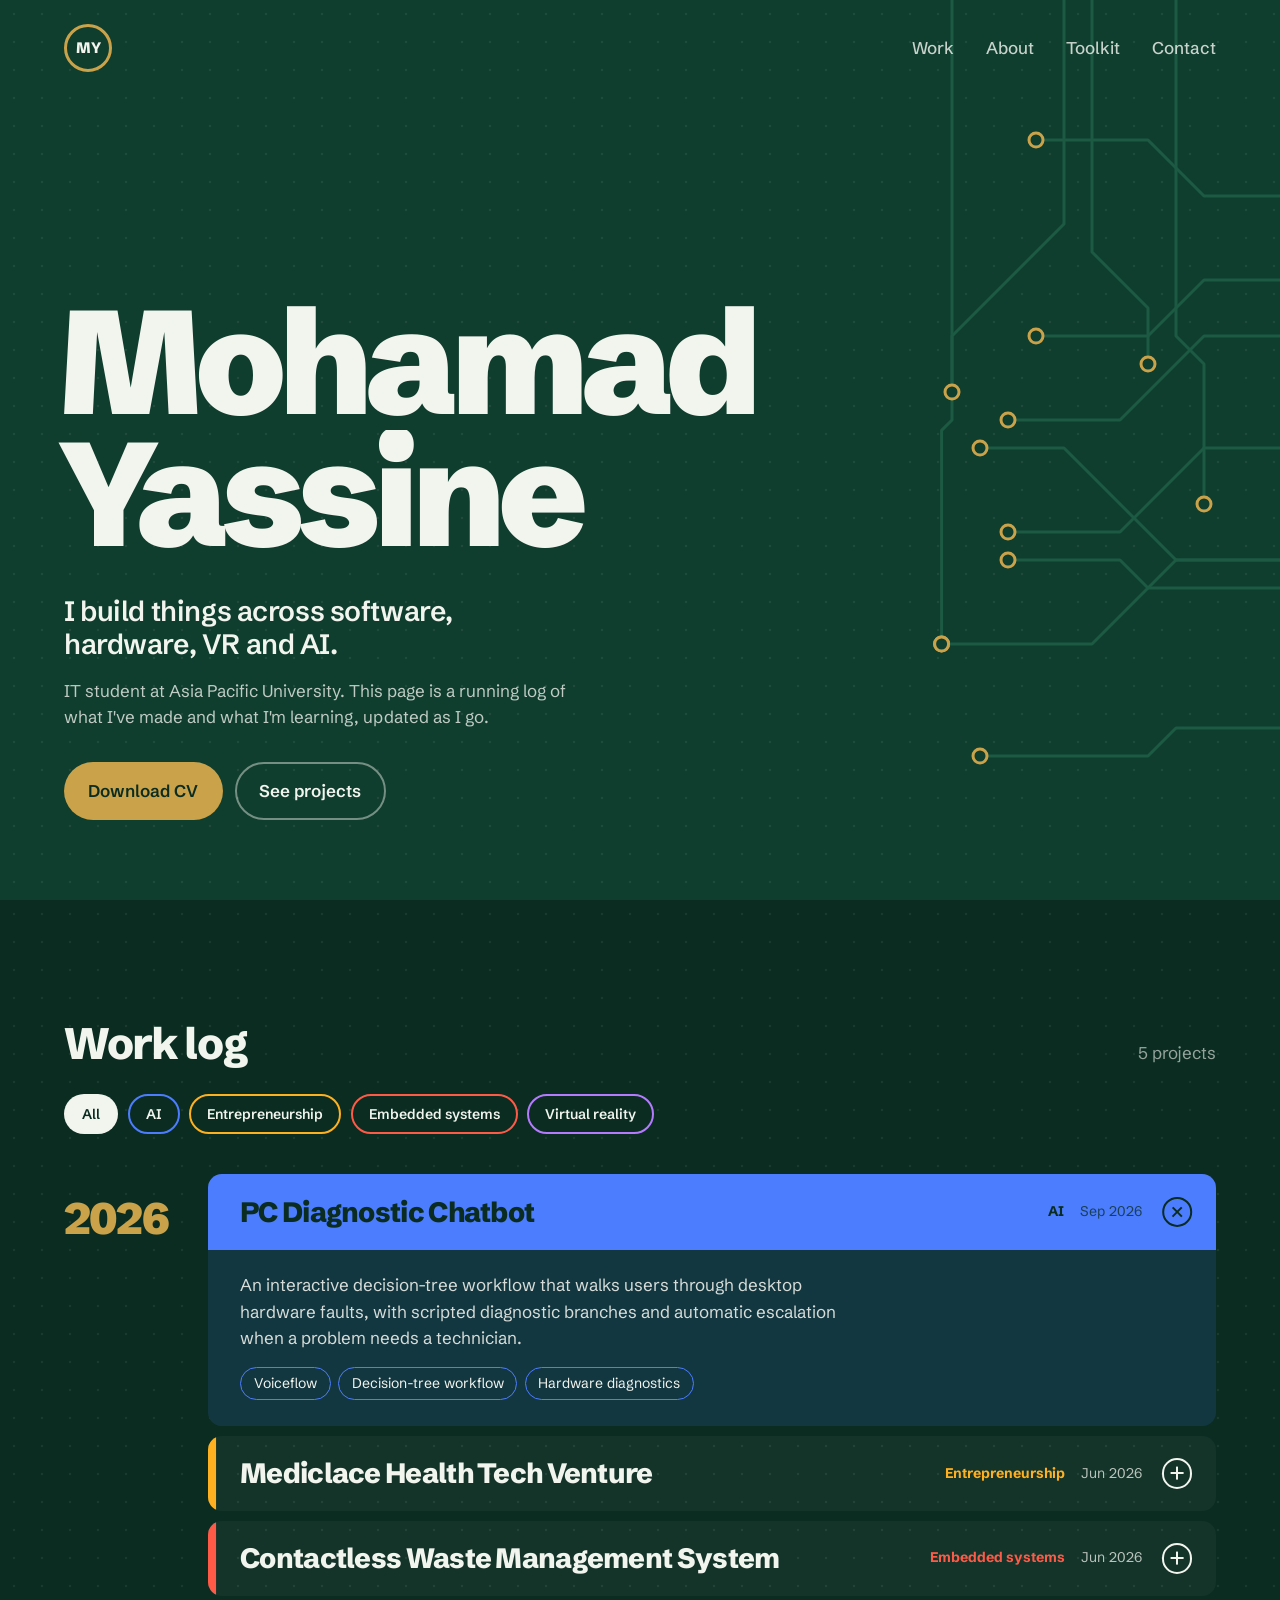
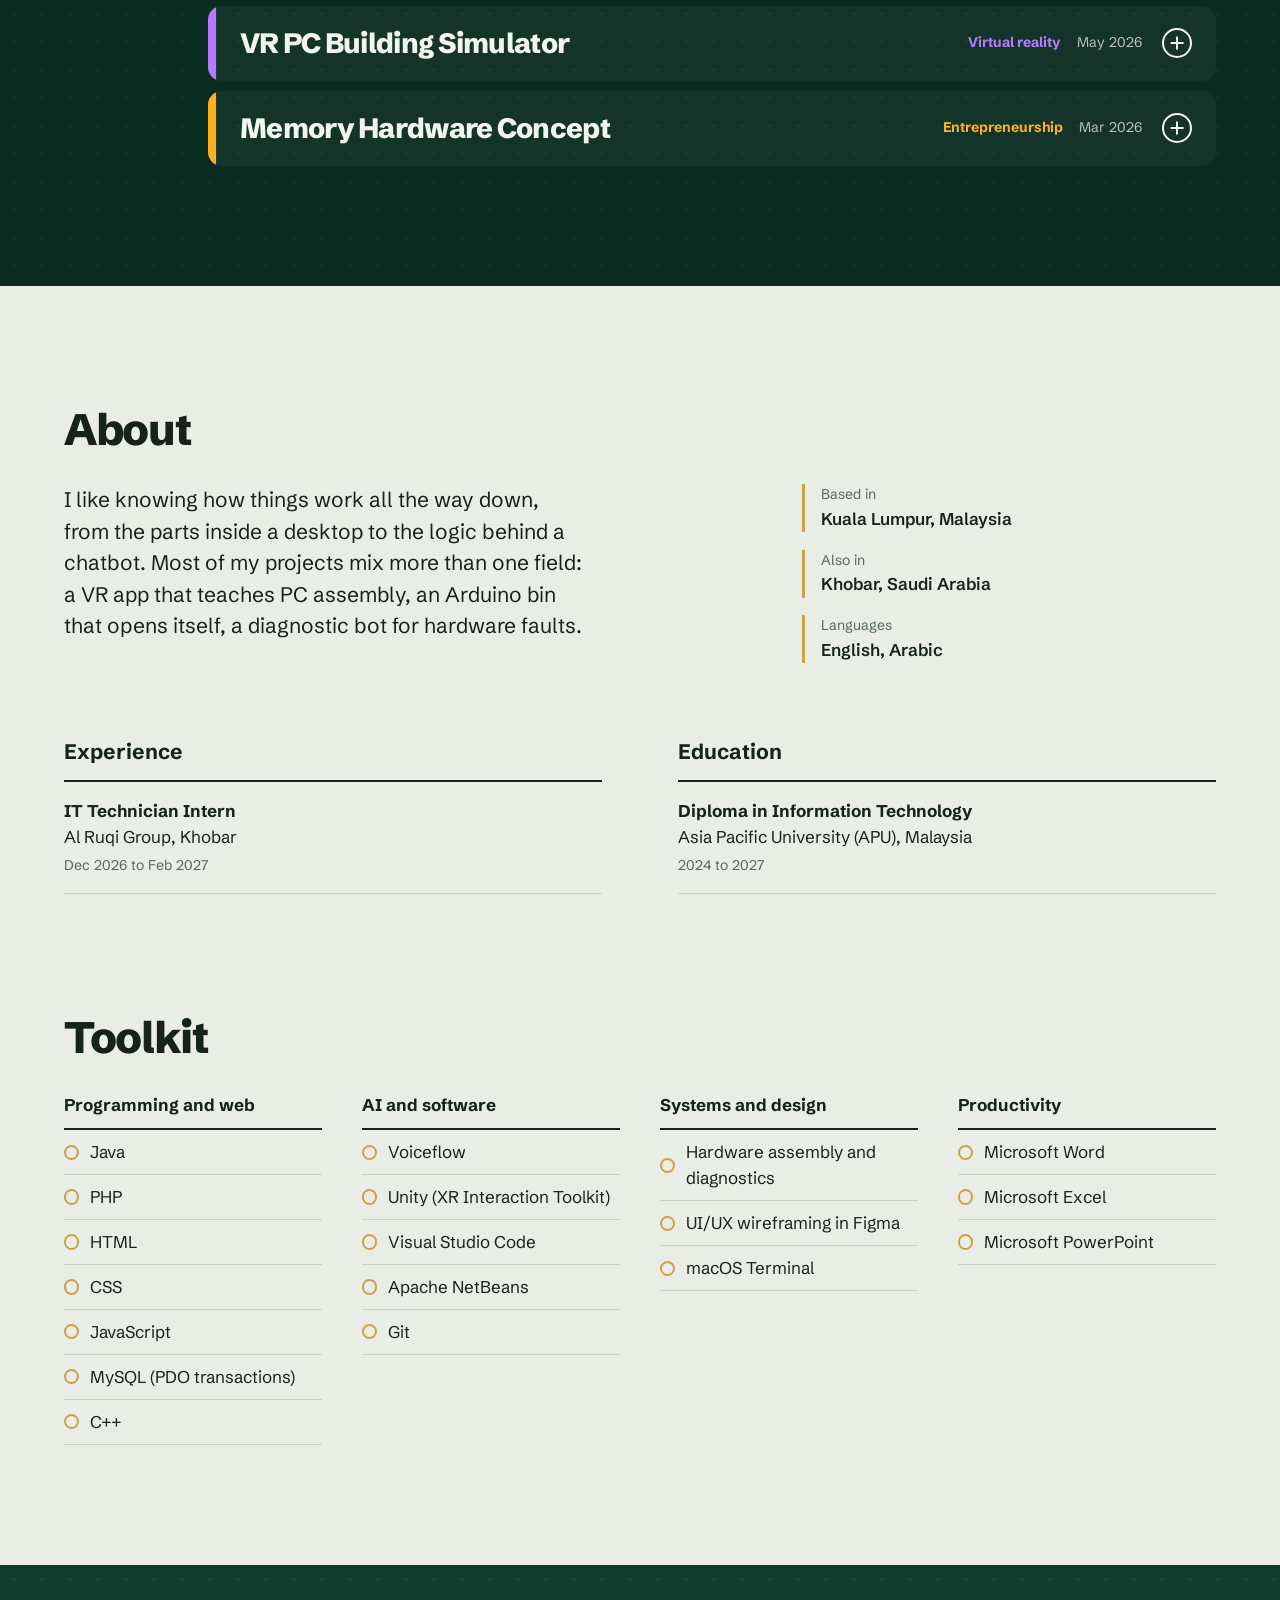
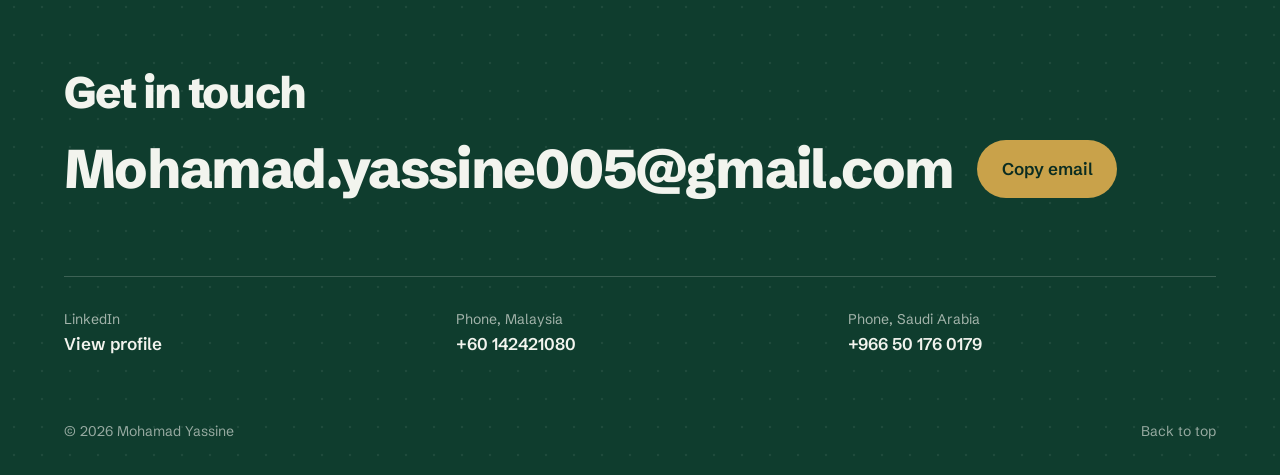
==== index.html @ 32e3f7ec "add portfolio site" ====
<!DOCTYPE html>
<html lang="en">
<head>
  <meta charset="utf-8" />
  <meta name="viewport" content="width=device-width, initial-scale=1" />
  <title>Mohamad Yassine</title>
  <meta name="description" content="Portfolio of Mohamad Yassine: projects across software, hardware, VR and AI." />
  <meta name="theme-color" content="#0F3D2E" />
  <link rel="icon" href="data:image/svg+xml,%3Csvg xmlns='http://www.w3.org/2000/svg' viewBox='0 0 32 32'%3E%3Crect width='32' height='32' rx='6' fill='%230F3D2E'/%3E%3Ccircle cx='16' cy='16' r='7' fill='none' stroke='%23C9A24A' stroke-width='3'/%3E%3C/svg%3E" />
  <link rel="preconnect" href="https://fonts.googleapis.com" />
  <link rel="preconnect" href="https://fonts.gstatic.com" crossorigin />
  <link href="https://fonts.googleapis.com/css2?family=Schibsted+Grotesk:wght@400;500;600;700;800;900&display=swap" rel="stylesheet" />
  <link rel="stylesheet" href="styles.css" />
</head>
<body>
  <a class="skip" href="#main">Skip to content</a>

  <header class="board hero" id="top">
    <svg class="traces" aria-hidden="true"></svg>
    <nav class="nav">
      <a class="mark" href="#top" data-bind="initials"></a>
      <ul>
        <li><a href="#work">Work</a></li>
        <li><a href="#about">About</a></li>
        <li><a href="#toolkit">Toolkit</a></li>
        <li><a href="#contact">Contact</a></li>
      </ul>
    </nav>
    <div class="hero-body">
      <h1 class="name" data-bind="name"></h1>
      <p class="headline" data-bind="headline"></p>
      <p class="intro" data-bind="intro"></p>
      <div class="actions">
        <a class="btn btn-gold" id="cv-link" download>Download CV</a>
        <a class="btn btn-line" href="#work">See projects</a>
      </div>
    </div>
  </header>

  <main id="main">
    <section class="board work-wrap" id="work" aria-labelledby="work-h">
      <div class="section work">
        <div class="section-head">
          <h2 id="work-h">Work log</h2>
          <p class="count" id="project-count"></p>
        </div>
        <div class="filters" id="filters" role="group" aria-label="Filter projects by area"></div>
        <div id="log"></div>
      </div>
    </section>

    <section class="section about" id="about" aria-labelledby="about-h">
      <h2 id="about-h">About</h2>
      <div class="about-grid">
        <p class="about-text" data-bind="about"></p>
        <dl class="facts" id="facts"></dl>
      </div>
      <div class="timeline-grid">
        <div>
          <h3>Experience</h3>
          <ul class="plain-list" id="experience"></ul>
        </div>
        <div>
          <h3>Education</h3>
          <ul class="plain-list" id="education"></ul>
        </div>
      </div>
    </section>

    <section class="section toolkit" id="toolkit" aria-labelledby="toolkit-h">
      <h2 id="toolkit-h">Toolkit</h2>
      <div class="parts" id="parts"></div>
    </section>
  </main>

  <footer class="board contact" id="contact">
    <h2>Get in touch</h2>
    <div class="email-row">
      <a class="email" id="email-link"></a>
      <button class="btn btn-gold" id="copy-email" type="button">Copy email</button>
    </div>
    <p class="copy-status" id="copy-status" role="status" aria-live="polite"></p>
    <ul class="contact-list" id="contact-list"></ul>
    <div class="foot">
      <span id="year"></span>
      <a href="#top">Back to top</a>
    </div>
  </footer>

  <script src="content.js"></script>
  <script src="main.js"></script>
</body>
</html>
---- styles.css ----
:root {
  --board: #0F3D2E;
  --board-deep: #0A2C21;
  --silk: #F2F4EE;
  --gold: #C9A24A;
  --gold-soft: #E3C77E;
  --paper: #E9EDE6;
  --ink: #16221C;
  --muted: #56665D;
  --rule: #C9D1C8;
  --trace: #1D5A44;

  --step--1: 0.875rem;
  --step-0: 1.0625rem;
  --step-1: 1.3125rem;
  --step-2: 1.75rem;
  --step-3: clamp(2rem, 4vw, 2.75rem);
  --display: clamp(3.4rem, 11.5vw, 10.5rem);

  --pad: clamp(1.25rem, 5vw, 4.5rem);
  --max: 1240px;
}

* { box-sizing: border-box; }
html { scroll-behavior: smooth; }
body {
  margin: 0;
  background: var(--paper);
  color: var(--ink);
  font-family: "Schibsted Grotesk", system-ui, sans-serif;
  font-size: var(--step-0);
  line-height: 1.55;
  -webkit-font-smoothing: antialiased;
}
h1, h2, h3, p, ul, dl, dd { margin: 0; }
ul { padding: 0; list-style: none; }
a { color: inherit; }

:focus-visible {
  outline: 3px solid var(--gold);
  outline-offset: 3px;
  border-radius: 4px;
}
.skip {
  position: absolute; left: 1rem; top: -4rem;
  background: var(--gold); color: var(--ink);
  padding: .6rem 1rem; z-index: 10; border-radius: 6px;
  font-weight: 600; text-decoration: none;
}
.skip:focus { top: 1rem; }

/* ---------- Board (green panels) ---------- */
.board {
  position: relative;
  background: var(--board);
  color: var(--silk);
  overflow: hidden;
  isolation: isolate;
}
.board::before { /* faint via grid, like a bare board */
  content: "";
  position: absolute; inset: 0; z-index: -1;
  background-image: radial-gradient(circle, rgba(242,244,238,.07) 1.2px, transparent 1.6px);
  background-size: 28px 28px;
}

/* ---------- Hero ---------- */
.hero {
  min-height: 100svh;
  display: flex;
  flex-direction: column;
  padding: 1.5rem var(--pad) clamp(2.5rem, 7vw, 5rem);
}
.traces {
  position: absolute; inset: 0;
  width: 100%; height: 100%;
  z-index: -1;
}
.traces path {
  fill: none;
  stroke: var(--trace);
  stroke-width: 3;
  stroke-linecap: round;
  stroke-linejoin: round;
  stroke-dasharray: 1;
  stroke-dashoffset: 1;
  animation: draw 1.6s cubic-bezier(.6,.05,.3,1) forwards;
}
.traces circle {
  fill: var(--board);
  stroke: var(--gold);
  stroke-width: 3;
  opacity: 0;
  transform-box: fill-box;
  transform-origin: center;
  animation: pad .35s ease-out forwards;
}
@keyframes draw { to { stroke-dashoffset: 0; } }
@keyframes pad { from { opacity: 0; transform: scale(.2); } to { opacity: 1; transform: scale(1); } }

.nav {
  display: flex;
  align-items: center;
  justify-content: space-between;
  gap: 1rem;
  max-width: var(--max);
  width: 100%;
  margin: 0 auto;
}
.mark {
  display: grid; place-items: center;
  width: 3rem; height: 3rem;
  border: 3px solid var(--gold);
  border-radius: 50%;
  font-weight: 800;
  text-decoration: none;
  font-size: .95rem;
  background: var(--board);
}
.nav ul { display: flex; gap: clamp(.9rem, 2.5vw, 2rem); }
.nav ul a {
  text-decoration: none;
  font-weight: 500;
  color: rgba(242,244,238,.82);
  padding: .3rem 0;
  border-bottom: 2px solid transparent;
  transition: color .2s, border-color .2s;
}
.nav ul a:hover { color: var(--silk); border-color: var(--gold); }

.hero-body {
  max-width: var(--max);
  width: 100%;
  margin: auto auto 0;
  padding-top: 4rem;
}
.name {
  font-size: var(--display);
  font-weight: 900;
  line-height: .86;
  letter-spacing: -.055em;
  margin-left: -.04em;
  max-width: 9ch;
}
.name .line { display: block; overflow: hidden; padding-bottom: .04em; }
.name .line span {
  display: block;
  transform: translateY(105%);
  animation: rise .9s cubic-bezier(.2,.8,.2,1) forwards;
}
@keyframes rise { to { transform: none; } }

.headline {
  font-size: var(--step-2);
  font-weight: 600;
  line-height: 1.2;
  letter-spacing: -.015em;
  margin-top: 2rem;
  max-width: 26ch;
}
.intro {
  margin-top: 1rem;
  max-width: 52ch;
  color: rgba(242,244,238,.78);
}
.fade-in { opacity: 0; animation: fade .7s ease-out forwards; }
@keyframes fade { to { opacity: 1; } }

.actions { display: flex; flex-wrap: wrap; gap: .75rem; margin-top: 2rem; }
.btn {
  display: inline-flex; align-items: center;
  padding: .85rem 1.4rem;
  border-radius: 999px;
  font: inherit;
  font-weight: 600;
  text-decoration: none;
  cursor: pointer;
  border: 2px solid transparent;
  transition: background-color .2s, color .2s, border-color .2s, transform .2s;
}
.btn:active { transform: translateY(1px); }
.btn-gold { background: var(--gold); color: var(--board-deep); }
.btn-gold:hover { background: var(--gold-soft); }
.btn-line { border-color: rgba(242,244,238,.45); color: var(--silk); }
.btn-line:hover { border-color: var(--silk); }

/* ---------- Sections ---------- */
.section {
  max-width: calc(var(--max) + 2 * var(--pad));
  margin: 0 auto;
  padding: clamp(4rem, 10vw, 7.5rem) var(--pad) 0;
}
.section h2, .contact h2 {
  font-size: var(--step-3);
  font-weight: 800;
  letter-spacing: -.03em;
  line-height: 1.05;
}
.section-head {
  display: flex; align-items: baseline; justify-content: space-between;
  gap: 1rem; flex-wrap: wrap;
}
.count { color: var(--muted); }

/* ---------- Work log ---------- */
.work-wrap { background: var(--board-deep); }
.work-wrap .section { padding-bottom: clamp(4rem, 10vw, 7.5rem); }
.work-wrap .count { color: rgba(242,244,238,.6); }

.filters { display: flex; flex-wrap: wrap; gap: .6rem; margin-top: 1.75rem; }
.chip {
  font: inherit;
  font-size: var(--step--1);
  font-weight: 600;
  color: var(--silk);
  background: transparent;
  border: 2px solid var(--c, rgba(242,244,238,.5));
  border-radius: 999px;
  padding: .45rem 1rem;
  cursor: pointer;
  transition: background-color .2s, color .2s;
}
.chip:hover { background: color-mix(in srgb, var(--c, #F2F4EE) 22%, transparent); }
.chip[aria-pressed="true"] { background: var(--c, var(--silk)); color: var(--board-deep); }

.year-group {
  display: grid;
  grid-template-columns: 7rem 1fr;
  gap: 0 2rem;
  margin-top: 2.5rem;
}
.year-group[hidden] { display: none; }
.year {
  font-size: var(--step-3);
  font-weight: 900;
  letter-spacing: -.04em;
  color: var(--gold);
  position: sticky; top: 1.25rem;
  align-self: start;
  padding-top: .6rem;
}
.entries { display: grid; gap: .6rem; }
.entry {
  border-radius: 14px;
  overflow: hidden;
  background: rgba(242,244,238,.04);
}
.entry-toggle {
  all: unset;
  box-sizing: border-box;
  position: relative;
  isolation: isolate;
  width: 100%;
  display: grid;
  grid-template-columns: 1fr auto auto;
  align-items: center;
  gap: 1.25rem;
  padding: 1.35rem 1.5rem 1.35rem 2rem;
  cursor: pointer;
  color: var(--silk);
  transition: color .3s;
}
.entry-toggle::before { /* coloured wire that floods the row */
  content: "";
  position: absolute; inset: 0;
  z-index: -1;
  background: var(--c);
  transform: scaleX(.008);
  transform-origin: left;
  transition: transform .5s cubic-bezier(.2,.8,.2,1);
}
.entry-toggle:hover::before,
.entry.open .entry-toggle::before { transform: none; }
.entry-toggle:hover,
.entry.open .entry-toggle { color: var(--board-deep); }
.entry-toggle:focus-visible { outline: 3px solid var(--gold); outline-offset: -3px; }
.entry-title {
  font-size: var(--step-2);
  font-weight: 800;
  letter-spacing: -.025em;
  line-height: 1.15;
}
.entry-meta { font-size: var(--step--1); white-space: nowrap; display: flex; gap: 1rem; align-items: center; }
.entry-meta .area {
  font-weight: 700;
  color: var(--c);
  transition: color .3s;
}
.entry-toggle:hover .area,
.entry.open .area { color: var(--board-deep); }
.entry-meta .date { opacity: .75; }
.plus {
  width: 1.9rem; height: 1.9rem;
  border: 2px solid currentColor;
  border-radius: 50%;
  position: relative;
  transition: transform .35s;
}
.plus::before, .plus::after {
  content: ""; position: absolute; left: 50%; top: 50%;
  width: .8rem; height: 2px; background: currentColor;
  transform: translate(-50%, -50%);
}
.plus::after { transform: translate(-50%, -50%) rotate(90deg); }
.entry.open .plus { transform: rotate(45deg); }

.entry-body {
  display: grid;
  grid-template-rows: 0fr;
  transition: grid-template-rows .45s cubic-bezier(.2,.8,.2,1);
  background: color-mix(in srgb, var(--c) 14%, var(--board-deep));
}
.entry.open .entry-body { grid-template-rows: 1fr; }
.entry-body > div { overflow: hidden; }
.entry-inner {
  padding: 1.4rem 1.5rem 1.6rem 2rem;
  max-width: 68ch;
}
.entry-inner p { color: rgba(242,244,238,.88); }
.tags { display: flex; flex-wrap: wrap; gap: .45rem; margin-top: 1rem; }
.tags li {
  font-size: var(--step--1);
  padding: .3rem .8rem;
  border-radius: 999px;
  border: 1.5px solid var(--c);
  color: var(--silk);
}
.entry-link {
  display: inline-block; margin-top: 1rem;
  font-weight: 700; color: var(--c);
  text-underline-offset: .25em;
}

/* ---------- About ---------- */
.about-grid {
  display: grid;
  grid-template-columns: 1.6fr 1fr;
  gap: clamp(2rem, 6vw, 5rem);
  margin-top: 2rem;
  align-items: start;
}
.about-text {
  font-size: var(--step-1);
  line-height: 1.5;
  max-width: 40ch;
}
.facts { display: grid; gap: 1.1rem; }
.facts div { border-left: 3px solid var(--gold); padding-left: 1rem; }
.facts dt { font-size: var(--step--1); color: var(--muted); }
.facts dd { font-weight: 600; }

.timeline-grid {
  display: grid;
  grid-template-columns: 1fr 1fr;
  gap: clamp(2rem, 6vw, 5rem);
  margin-top: clamp(3rem, 6vw, 4.5rem);
}
.timeline-grid h3 {
  font-size: var(--step-1);
  font-weight: 700;
  padding-bottom: .75rem;
  border-bottom: 2px solid var(--ink);
}
.plain-list li { padding: 1rem 0; border-bottom: 1px solid var(--rule); }
.plain-list strong { display: block; font-weight: 700; }
.plain-list span { color: var(--muted); font-size: var(--step--1); }

/* ---------- Toolkit ---------- */
.toolkit { padding-bottom: clamp(4rem, 10vw, 7.5rem); }
.parts {
  display: grid;
  grid-template-columns: repeat(auto-fit, minmax(230px, 1fr));
  gap: 2rem 2.5rem;
  margin-top: 2rem;
}
.parts h3 {
  font-size: var(--step-0);
  font-weight: 700;
  padding-bottom: .6rem;
  border-bottom: 2px solid var(--ink);
}
.parts li {
  display: flex; align-items: center; gap: .7rem;
  padding: .55rem 0;
  border-bottom: 1px solid var(--rule);
}
.parts li::before { /* solder pad */
  content: "";
  flex: none;
  width: .7rem; height: .7rem;
  border-radius: 50%;
  border: 2px solid var(--gold);
}

/* ---------- Contact ---------- */
.contact {
  padding: clamp(4rem, 9vw, 6.5rem) var(--pad) 2rem;
}
.contact > * { max-width: var(--max); margin-left: auto; margin-right: auto; }
.email-row {
  display: flex; flex-wrap: wrap; align-items: center;
  gap: 1rem 1.5rem;
  margin-top: 1.5rem;
}
.email {
  font-size: clamp(1.4rem, 4.6vw, 3.4rem);
  font-weight: 800;
  letter-spacing: -.03em;
  line-height: 1.1;
  text-decoration: none;
  overflow-wrap: anywhere;
  background-image: linear-gradient(var(--gold), var(--gold));
  background-size: 0% 3px;
  background-position: 0 100%;
  background-repeat: no-repeat;
  transition: background-size .4s cubic-bezier(.2,.8,.2,1);
}
.email:hover { background-size: 100% 3px; }
.copy-status { min-height: 1.5em; margin-top: .75rem; color: var(--gold-soft); }
.contact-list {
  display: grid;
  grid-template-columns: repeat(auto-fit, minmax(220px, 1fr));
  gap: 1.5rem;
  margin-top: 2.5rem;
  padding-top: 2rem;
  border-top: 1px solid rgba(242,244,238,.2);
}
.contact-list span { display: block; font-size: var(--step--1); color: rgba(242,244,238,.65); }
.contact-list a { font-weight: 600; text-decoration: none; }
.contact-list a:hover { color: var(--gold-soft); }
.foot {
  display: flex; justify-content: space-between; gap: 1rem;
  margin-top: 4rem;
  font-size: var(--step--1);
  color: rgba(242,244,238,.6);
}
.foot a { text-decoration: none; }
.foot a:hover { color: var(--silk); }

/* ---------- Small screens ---------- */
@media (max-width: 760px) {
  .nav ul { gap: .9rem; font-size: .95rem; }
  .year-group { grid-template-columns: 1fr; }
  .year { position: static; padding: 0 0 .75rem; }
  .entry-toggle { grid-template-columns: 1fr auto; gap: .5rem 1rem; padding: 1.1rem 1.1rem 1.1rem 1.4rem; }
  .entry-title { font-size: var(--step-1); }
  .entry-meta { grid-column: 1; grid-row: 2; white-space: normal; }
  .plus { grid-row: 1 / span 2; }
  .entry-inner { padding: 1.2rem 1.1rem 1.4rem 1.4rem; }
  .about-grid, .timeline-grid { grid-template-columns: 1fr; }
}
@media (max-width: 480px) {
  .nav ul li:nth-child(3) { display: none; }
}

@media (prefers-reduced-motion: reduce) {
  html { scroll-behavior: auto; }
  *, *::before, *::after {
    animation-duration: .01ms !important;
    animation-delay: 0ms !important;
    transition-duration: .01ms !important;
  }
}
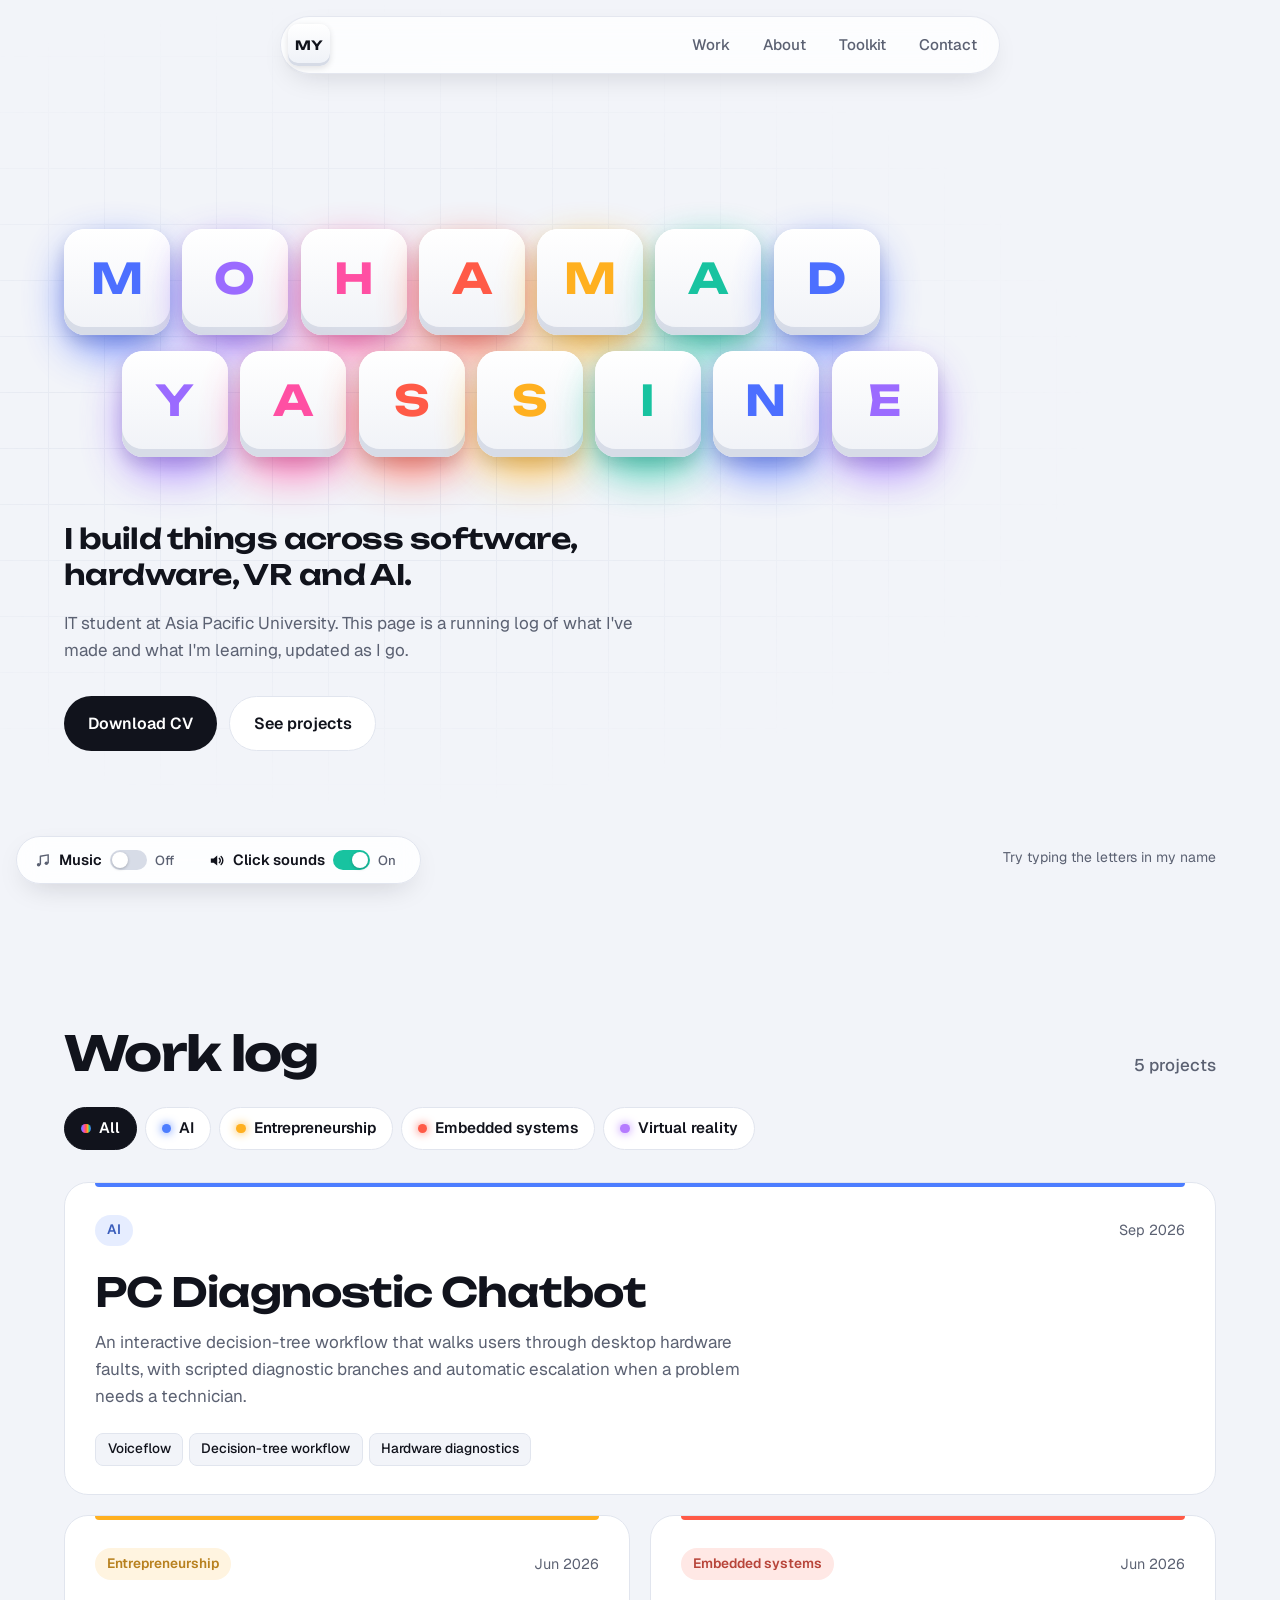
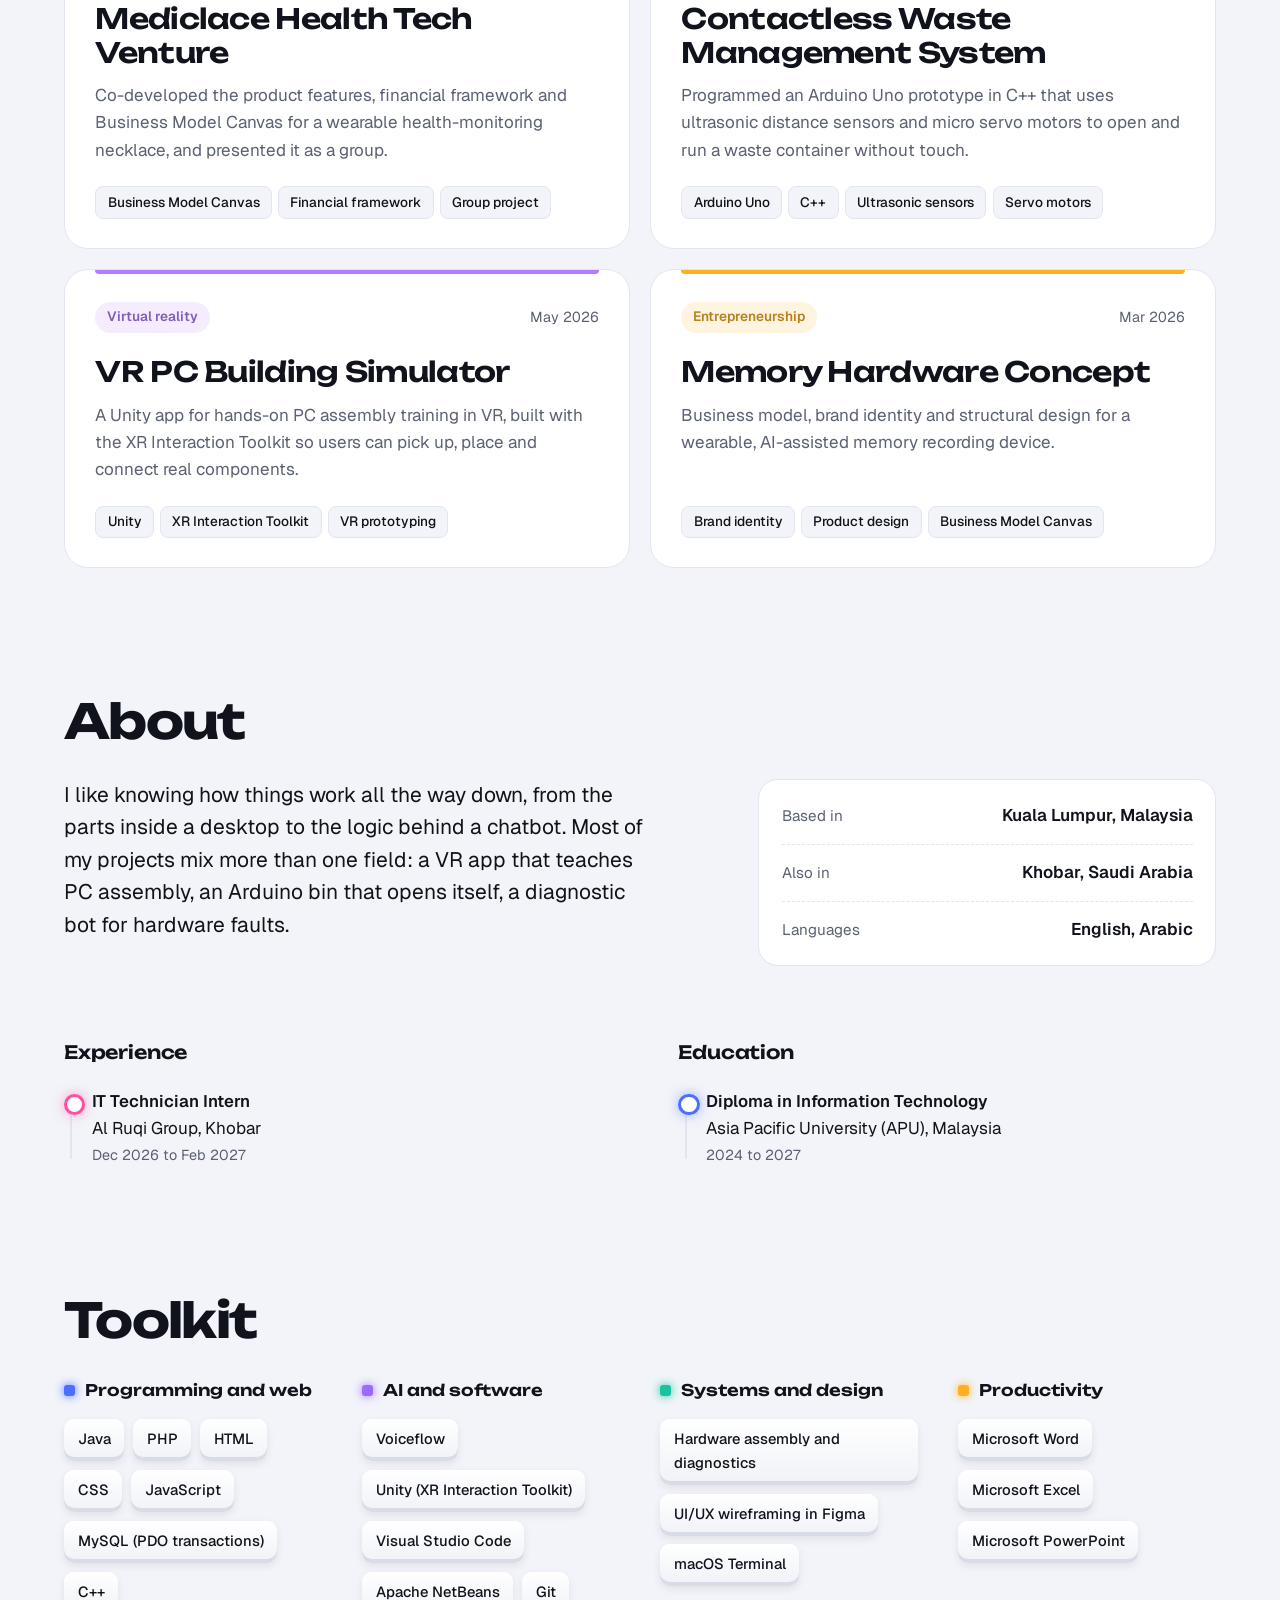
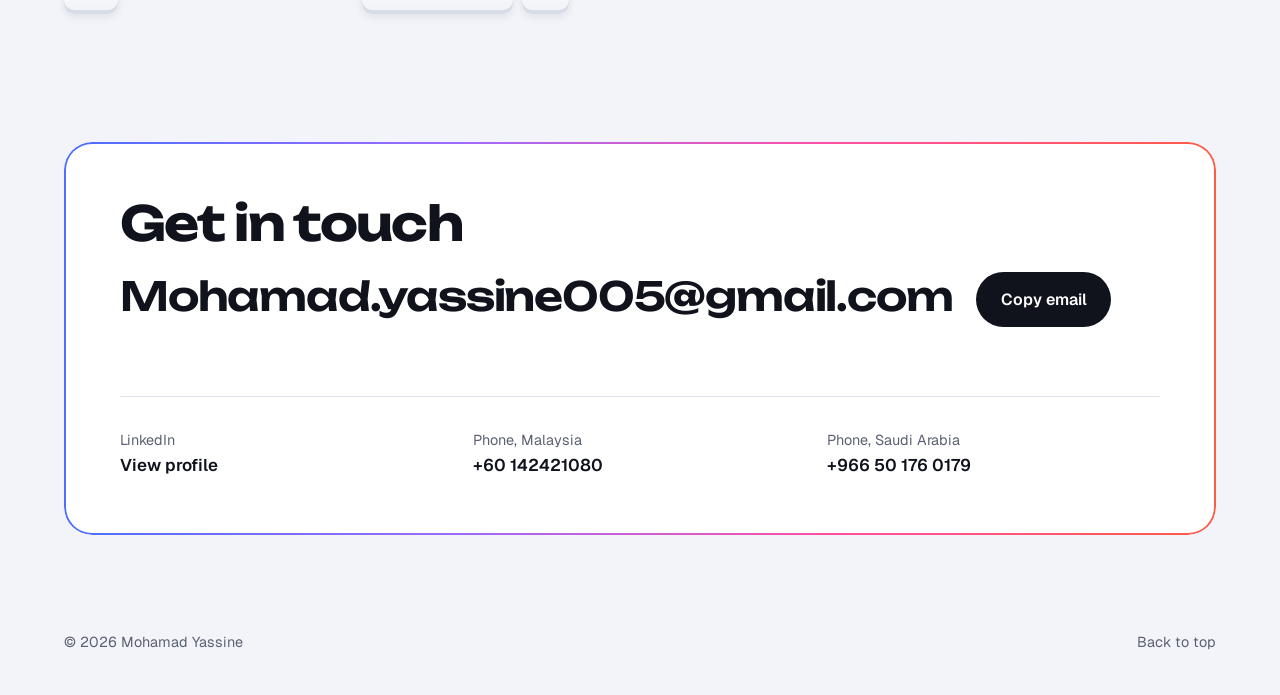
==== commit ab588ae4: "new design" ====
--- a/index.html
+++ b/index.html
@@ -5,87 +5,104 @@
   <meta name="viewport" content="width=device-width, initial-scale=1" />
   <title>Mohamad Yassine</title>
   <meta name="description" content="Portfolio of Mohamad Yassine: projects across software, hardware, VR and AI." />
-  <meta name="theme-color" content="#0F3D2E" />
-  <link rel="icon" href="data:image/svg+xml,%3Csvg xmlns='http://www.w3.org/2000/svg' viewBox='0 0 32 32'%3E%3Crect width='32' height='32' rx='6' fill='%230F3D2E'/%3E%3Ccircle cx='16' cy='16' r='7' fill='none' stroke='%23C9A24A' stroke-width='3'/%3E%3C/svg%3E" />
+  <meta name="theme-color" content="#F2F4F9" />
+  <link rel="icon" href="data:image/svg+xml,%3Csvg xmlns='http://www.w3.org/2000/svg' viewBox='0 0 32 32'%3E%3Crect x='2' y='2' width='28' height='28' rx='7' fill='%23fff' stroke='%2311131C' stroke-width='2'/%3E%3Crect x='6' y='24' width='20' height='3' rx='1.5' fill='%234C6FFF'/%3E%3C/svg%3E" />
   <link rel="preconnect" href="https://fonts.googleapis.com" />
   <link rel="preconnect" href="https://fonts.gstatic.com" crossorigin />
-  <link href="https://fonts.googleapis.com/css2?family=Schibsted+Grotesk:wght@400;500;600;700;800;900&display=swap" rel="stylesheet" />
+  <link href="https://fonts.googleapis.com/css2?family=Geist:wght@400;500;600;700&family=Unbounded:wght@500;600;700;800&display=swap" rel="stylesheet" />
   <link rel="stylesheet" href="styles.css" />
 </head>
 <body>
   <a class="skip" href="#main">Skip to content</a>
 
-  <header class="board hero" id="top">
-    <svg class="traces" aria-hidden="true"></svg>
-    <nav class="nav">
-      <a class="mark" href="#top" data-bind="initials"></a>
-      <ul>
-        <li><a href="#work">Work</a></li>
-        <li><a href="#about">About</a></li>
-        <li><a href="#toolkit">Toolkit</a></li>
-        <li><a href="#contact">Contact</a></li>
-      </ul>
-    </nav>
-    <div class="hero-body">
-      <h1 class="name" data-bind="name"></h1>
+  <nav class="nav" aria-label="Main">
+    <a class="logo" href="#top" aria-label="Back to top"><span data-bind="initials"></span></a>
+    <ul>
+      <li><a href="#work">Work</a></li>
+      <li><a href="#about">About</a></li>
+      <li><a href="#toolkit">Toolkit</a></li>
+      <li><a href="#contact">Contact</a></li>
+    </ul>
+  </nav>
+
+  <header class="hero" id="top">
+    <h1 class="keyboard" id="keyboard"></h1>
+    <div class="hero-text">
       <p class="headline" data-bind="headline"></p>
       <p class="intro" data-bind="intro"></p>
       <div class="actions">
-        <a class="btn btn-gold" id="cv-link" download>Download CV</a>
-        <a class="btn btn-line" href="#work">See projects</a>
+        <a class="btn btn-primary" id="cv-link" target="_blank" rel="noopener">Download CV</a>
+        <a class="btn btn-ghost" href="#work">See projects</a>
       </div>
     </div>
+    <p class="hint" aria-hidden="true">Try typing the letters in my name</p>
   </header>
 
   <main id="main">
-    <section class="board work-wrap" id="work" aria-labelledby="work-h">
-      <div class="section work">
-        <div class="section-head">
-          <h2 id="work-h">Work log</h2>
-          <p class="count" id="project-count"></p>
-        </div>
-        <div class="filters" id="filters" role="group" aria-label="Filter projects by area"></div>
-        <div id="log"></div>
+    <section class="section" id="work" aria-labelledby="work-h">
+      <div class="section-head">
+        <h2 id="work-h">Work log</h2>
+        <p class="count" id="project-count" aria-live="polite"></p>
       </div>
+      <div class="filters" id="filters" role="group" aria-label="Filter projects by area"></div>
+      <div class="cards" id="cards"></div>
     </section>
 
-    <section class="section about" id="about" aria-labelledby="about-h">
+    <section class="section" id="about" aria-labelledby="about-h">
       <h2 id="about-h">About</h2>
       <div class="about-grid">
         <p class="about-text" data-bind="about"></p>
-        <dl class="facts" id="facts"></dl>
+        <dl class="spec" id="facts"></dl>
       </div>
-      <div class="timeline-grid">
+      <div class="timelines">
         <div>
           <h3>Experience</h3>
-          <ul class="plain-list" id="experience"></ul>
+          <ol class="timeline" id="experience"></ol>
         </div>
         <div>
           <h3>Education</h3>
-          <ul class="plain-list" id="education"></ul>
+          <ol class="timeline" id="education"></ol>
         </div>
       </div>
     </section>
 
-    <section class="section toolkit" id="toolkit" aria-labelledby="toolkit-h">
+    <section class="section" id="toolkit" aria-labelledby="toolkit-h">
       <h2 id="toolkit-h">Toolkit</h2>
-      <div class="parts" id="parts"></div>
+      <div class="kit" id="kit"></div>
+    </section>
+
+    <section class="section contact" id="contact" aria-labelledby="contact-h">
+      <div class="contact-panel">
+        <h2 id="contact-h">Get in touch</h2>
+        <div class="email-row">
+          <a class="email" id="email-link"></a>
+          <button class="btn btn-primary" id="copy-email" type="button">Copy email</button>
+        </div>
+        <p class="copy-status" id="copy-status" role="status" aria-live="polite"></p>
+        <ul class="contact-list" id="contact-list"></ul>
+      </div>
     </section>
   </main>
 
-  <footer class="board contact" id="contact">
-    <h2>Get in touch</h2>
-    <div class="email-row">
-      <a class="email" id="email-link"></a>
-      <button class="btn btn-gold" id="copy-email" type="button">Copy email</button>
-    </div>
-    <p class="copy-status" id="copy-status" role="status" aria-live="polite"></p>
-    <ul class="contact-list" id="contact-list"></ul>
-    <div class="foot">
-      <span id="year"></span>
-      <a href="#top">Back to top</a>
-    </div>
+  <footer class="foot">
+    <span id="year"></span>
+    <a href="#top">Back to top</a>
   </footer>
+
+  <div class="audio-dock" role="group" aria-label="Sound settings">
+    <button class="toggle" id="music-toggle" type="button" aria-pressed="false">
+      <svg viewBox="0 0 24 24" width="17" height="17" aria-hidden="true"><path d="M9 18V6l11-2v12" fill="none" stroke="currentColor" stroke-width="2" stroke-linejoin="round"/><circle cx="6.5" cy="18" r="2.5" fill="currentColor"/><circle cx="17.5" cy="16" r="2.5" fill="currentColor"/></svg>
+      <span class="label">Music</span>
+      <span class="switch" aria-hidden="true"></span>
+      <span class="state">Off</span>
+    </button>
+    <button class="toggle" id="sound-toggle" type="button" aria-pressed="true">
+      <svg viewBox="0 0 24 24" width="17" height="17" aria-hidden="true"><path d="M4 9h4l5-4v14l-5-4H4z" fill="currentColor"/><path d="M16 9a4 4 0 0 1 0 6M18.5 6.5a7.5 7.5 0 0 1 0 11" fill="none" stroke="currentColor" stroke-width="2" stroke-linecap="round"/></svg>
+      <span class="label">Click sounds</span>
+      <span class="switch" aria-hidden="true"></span>
+      <span class="state">On</span>
+    </button>
+  </div>
 
   <script src="content.js"></script>
   <script src="main.js"></script>
--- a/styles.css
+++ b/styles.css
@@ -1,455 +1,579 @@
 :root {
-  --board: #0F3D2E;
-  --board-deep: #0A2C21;
-  --silk: #F2F4EE;
-  --gold: #C9A24A;
-  --gold-soft: #E3C77E;
-  --paper: #E9EDE6;
-  --ink: #16221C;
-  --muted: #56665D;
-  --rule: #C9D1C8;
-  --trace: #1D5A44;
-
-  --step--1: 0.875rem;
+  --bg: #F2F4F9;
+  --surface: #FFFFFF;
+  --ink: #11131C;
+  --muted: #5B6172;
+  --line: #E1E5EE;
+
+  --blue: #4C6FFF;
+  --pink: #FF4FA3;
+  --mint: #18C3A0;
+  --amber: #FFB020;
+  --violet: #9B6BFF;
+  --red: #FF5A47;
+  --rgb: linear-gradient(90deg, var(--blue), var(--violet), var(--pink), var(--red), var(--amber), var(--mint), var(--blue));
+
+  --display: "Unbounded", system-ui, sans-serif;
+  --body: "Geist", system-ui, sans-serif;
+
+  --step--1: .875rem;
   --step-0: 1.0625rem;
   --step-1: 1.3125rem;
-  --step-2: 1.75rem;
-  --step-3: clamp(2rem, 4vw, 2.75rem);
-  --display: clamp(3.4rem, 11.5vw, 10.5rem);
-
-  --pad: clamp(1.25rem, 5vw, 4.5rem);
-  --max: 1240px;
+  --step-2: clamp(1.4rem, 2.4vw, 1.75rem);
+  --step-3: clamp(1.9rem, 4vw, 3rem);
+
+  --pad: clamp(1.25rem, 5vw, 4rem);
+  --max: 1180px;
+  --ease: cubic-bezier(.2, .8, .2, 1);
 }
 
 * { box-sizing: border-box; }
-html { scroll-behavior: smooth; }
+html { scroll-behavior: smooth; scroll-padding-top: 6rem; }
 body {
   margin: 0;
-  background: var(--paper);
+  background: var(--bg);
   color: var(--ink);
-  font-family: "Schibsted Grotesk", system-ui, sans-serif;
+  font-family: var(--body);
   font-size: var(--step-0);
-  line-height: 1.55;
+  line-height: 1.6;
   -webkit-font-smoothing: antialiased;
 }
-h1, h2, h3, p, ul, dl, dd { margin: 0; }
-ul { padding: 0; list-style: none; }
+h1, h2, h3, p, ul, ol, dl, dd { margin: 0; }
+ul, ol { padding: 0; list-style: none; }
 a { color: inherit; }
-
-:focus-visible {
-  outline: 3px solid var(--gold);
-  outline-offset: 3px;
-  border-radius: 4px;
-}
+::selection { background: var(--ink); color: #fff; }
+
+:focus-visible { outline: 3px solid var(--blue); outline-offset: 3px; border-radius: 6px; }
 .skip {
-  position: absolute; left: 1rem; top: -4rem;
-  background: var(--gold); color: var(--ink);
-  padding: .6rem 1rem; z-index: 10; border-radius: 6px;
+  position: absolute; left: 1rem; top: -4rem; z-index: 50;
+  background: var(--ink); color: #fff; padding: .6rem 1rem; border-radius: 8px;
   font-weight: 600; text-decoration: none;
 }
 .skip:focus { top: 1rem; }
 
-/* ---------- Board (green panels) ---------- */
-.board {
-  position: relative;
-  background: var(--board);
-  color: var(--silk);
-  overflow: hidden;
-  isolation: isolate;
-}
-.board::before { /* faint via grid, like a bare board */
+/* ---------- Nav ---------- */
+.nav {
+  position: fixed; top: 1rem; left: 50%; z-index: 40;
+  transform: translateX(-50%);
+  width: min(calc(100% - 2rem), 720px);
+  display: flex; align-items: center; justify-content: space-between; gap: 1rem;
+  padding: .45rem .5rem .45rem .45rem;
+  background: rgba(255,255,255,.78);
+  backdrop-filter: blur(14px) saturate(1.4);
+  -webkit-backdrop-filter: blur(14px) saturate(1.4);
+  border: 1px solid rgba(225,229,238,.9);
+  border-radius: 999px;
+  box-shadow: 0 10px 30px -12px rgba(17,19,28,.18);
+}
+.logo {
+  display: grid; place-items: center;
+  width: 2.6rem; height: 2.6rem;
+  border-radius: 10px;
+  background: linear-gradient(#fff, #EEF1F7);
+  box-shadow: inset 0 -3px 0 #D6DBE6, 0 2px 6px rgba(17,19,28,.12);
+  font-family: var(--display); font-weight: 700; font-size: .8rem;
+  text-decoration: none;
+  transition: transform .12s, box-shadow .12s;
+}
+.logo:active { transform: translateY(2px); box-shadow: inset 0 -1px 0 #D6DBE6, 0 1px 2px rgba(17,19,28,.12); }
+.nav ul { display: flex; gap: .25rem; }
+.nav ul a {
+  display: block;
+  padding: .5rem .9rem;
+  border-radius: 999px;
+  text-decoration: none;
+  font-weight: 500;
+  font-size: .95rem;
+  color: var(--muted);
+  transition: color .2s, background-color .2s;
+}
+.nav ul a:hover { color: var(--ink); background: #EEF1F7; }
+.nav ul a.active { color: #fff; background: var(--ink); }
+/* ---------- Sound settings (bottom corner) ---------- */
+.audio-dock {
+  position: fixed; left: 1rem; bottom: 1rem; z-index: 40;
+  display: flex; gap: .25rem;
+  padding: .3rem;
+  background: rgba(255,255,255,.85);
+  backdrop-filter: blur(14px) saturate(1.4);
+  -webkit-backdrop-filter: blur(14px) saturate(1.4);
+  border: 1px solid var(--line);
+  border-radius: 999px;
+  box-shadow: 0 10px 30px -12px rgba(17,19,28,.22);
+}
+.toggle {
+  display: grid;
+  grid-template-columns: auto auto auto 1.6rem;
+  align-items: center; gap: .5rem;
+  padding: .4rem .75rem;
+  border: 0; border-radius: 999px;
+  background: transparent;
+  font: inherit; font-size: .92rem; font-weight: 600; color: var(--ink);
+  text-align: left;
+  cursor: pointer;
+  transition: background-color .2s;
+}
+.toggle:hover { background: #EEF1F7; }
+.toggle svg { color: var(--muted); }
+.switch {
+  position: relative;
+  width: 2.3rem; height: 1.3rem;
+  border-radius: 999px;
+  background: #D7DCE7;
+  transition: background-color .25s;
+}
+.switch::after {
   content: "";
-  position: absolute; inset: 0; z-index: -1;
-  background-image: radial-gradient(circle, rgba(242,244,238,.07) 1.2px, transparent 1.6px);
-  background-size: 28px 28px;
+  position: absolute; top: .15rem; left: .15rem;
+  width: 1rem; height: 1rem; border-radius: 50%;
+  background: #fff;
+  box-shadow: 0 1px 3px rgba(17,19,28,.25);
+  transition: transform .25s var(--ease);
+}
+.toggle[aria-pressed="true"] .switch { background: var(--mint); }
+.toggle[aria-pressed="true"] .switch::after { transform: translateX(1rem); }
+.toggle[aria-pressed="true"] svg { color: var(--ink); }
+.state { font-size: .82rem; color: var(--muted); font-weight: 500; }
+@media (max-width: 760px) {
+  .audio-dock { left: .5rem; right: .5rem; bottom: .5rem; justify-content: center; }
+  .toggle { grid-template-columns: auto auto auto; gap: .45rem; padding: .45rem .55rem; font-size: .85rem; }
+  .toggle .state { display: none; }
+  .foot { padding-bottom: 6rem; }
 }
 
 /* ---------- Hero ---------- */
 .hero {
+  position: relative;
   min-height: 100svh;
-  display: flex;
-  flex-direction: column;
-  padding: 1.5rem var(--pad) clamp(2.5rem, 7vw, 5rem);
-}
-.traces {
-  position: absolute; inset: 0;
+  max-width: calc(var(--max) + 2 * var(--pad));
+  margin: 0 auto;
+  padding: clamp(7rem, 16vh, 10rem) var(--pad) 4rem;
+  display: flex; flex-direction: column; justify-content: center;
+  isolation: isolate;
+}
+.hero::before { /* faint PCB grid */
+  content: "";
+  position: absolute; inset: 0 calc(-1 * var(--pad)); z-index: -1;
+  background-image:
+    linear-gradient(var(--line) 1px, transparent 1px),
+    linear-gradient(90deg, var(--line) 1px, transparent 1px);
+  background-size: 56px 56px;
+  mask-image: radial-gradient(ellipse 70% 60% at 30% 45%, #000 20%, transparent 75%);
+  -webkit-mask-image: radial-gradient(ellipse 70% 60% at 30% 45%, #000 20%, transparent 75%);
+  opacity: .8;
+}
+
+/* Keyboard name */
+.keyboard {
+  --k: min(6.6rem, calc((100vw - 2 * var(--pad)) / 8.4));
+  display: grid;
+  gap: calc(var(--k) * .16);
+  font-weight: normal;
+}
+.row { display: flex; gap: calc(var(--k) * .12); }
+.row:nth-child(2) { margin-left: calc(var(--k) * .55); }
+
+.key {
+  position: relative;
+  width: var(--k); height: var(--k);
+  flex: none;
+  cursor: pointer;
+  -webkit-tap-highlight-color: transparent;
+}
+.glow {
+  position: absolute;
+  inset: 18% 4% -14%;
+  border-radius: 30%;
+  background: var(--c);
+  filter: blur(calc(var(--k) * .2));
+  opacity: 0;
+  transition: opacity .35s;
+}
+.cap {
+  position: relative;
+  display: grid; place-items: center;
   width: 100%; height: 100%;
-  z-index: -1;
-}
-.traces path {
-  fill: none;
-  stroke: var(--trace);
-  stroke-width: 3;
-  stroke-linecap: round;
-  stroke-linejoin: round;
-  stroke-dasharray: 1;
-  stroke-dashoffset: 1;
-  animation: draw 1.6s cubic-bezier(.6,.05,.3,1) forwards;
-}
-.traces circle {
-  fill: var(--board);
-  stroke: var(--gold);
-  stroke-width: 3;
-  opacity: 0;
-  transform-box: fill-box;
-  transform-origin: center;
-  animation: pad .35s ease-out forwards;
-}
-@keyframes draw { to { stroke-dashoffset: 0; } }
-@keyframes pad { from { opacity: 0; transform: scale(.2); } to { opacity: 1; transform: scale(1); } }
-
-.nav {
-  display: flex;
-  align-items: center;
-  justify-content: space-between;
-  gap: 1rem;
-  max-width: var(--max);
-  width: 100%;
-  margin: 0 auto;
-}
-.mark {
-  display: grid; place-items: center;
-  width: 3rem; height: 3rem;
-  border: 3px solid var(--gold);
-  border-radius: 50%;
-  font-weight: 800;
-  text-decoration: none;
-  font-size: .95rem;
-  background: var(--board);
-}
-.nav ul { display: flex; gap: clamp(.9rem, 2.5vw, 2rem); }
-.nav ul a {
-  text-decoration: none;
-  font-weight: 500;
-  color: rgba(242,244,238,.82);
-  padding: .3rem 0;
-  border-bottom: 2px solid transparent;
-  transition: color .2s, border-color .2s;
-}
-.nav ul a:hover { color: var(--silk); border-color: var(--gold); }
-
-.hero-body {
-  max-width: var(--max);
-  width: 100%;
-  margin: auto auto 0;
-  padding-top: 4rem;
-}
-.name {
-  font-size: var(--display);
-  font-weight: 900;
-  line-height: .86;
-  letter-spacing: -.055em;
-  margin-left: -.04em;
-  max-width: 9ch;
-}
-.name .line { display: block; overflow: hidden; padding-bottom: .04em; }
-.name .line span {
-  display: block;
-  transform: translateY(105%);
-  animation: rise .9s cubic-bezier(.2,.8,.2,1) forwards;
-}
-@keyframes rise { to { transform: none; } }
-
+  border-radius: calc(var(--k) * .2);
+  background: linear-gradient(180deg, #FFFFFF 0%, #F0F2F7 100%);
+  box-shadow:
+    inset 0 calc(var(--k) * -.075) 0 #D7DCE7,
+    inset 0 1px 0 #fff,
+    0 calc(var(--k) * .07) calc(var(--k) * .14) rgba(17,19,28,.13);
+  font-family: var(--display);
+  font-weight: 700;
+  font-size: calc(var(--k) * .4);
+  line-height: 1;
+  padding-bottom: calc(var(--k) * .07);
+  color: var(--ink);
+  transition: transform .09s ease-out, box-shadow .09s ease-out, color .3s;
+  user-select: none;
+}
+.key.in .cap { animation: drop .45s var(--ease) both; }
+@keyframes drop {
+  from { transform: translateY(-40%) scale(.9); opacity: 0; }
+  to { transform: none; opacity: 1; }
+}
+.keyboard:not(.ready) .key:not(.in) { visibility: hidden; }
+.key.lit .glow { opacity: .85; }
+.key.lit .cap { color: var(--c); }
+.key.down .cap,
+.key:active .cap {
+  transform: translateY(calc(var(--k) * .05));
+  box-shadow:
+    inset 0 calc(var(--k) * -.03) 0 #D7DCE7,
+    inset 0 1px 0 #fff,
+    0 calc(var(--k) * .02) calc(var(--k) * .05) rgba(17,19,28,.12);
+}
+/* The RGB wave that runs once the name has "typed" itself */
+.keyboard.wave .glow {
+  opacity: .55;
+  animation: rgb 7s linear infinite;
+  animation-delay: calc(var(--i) * -.45s);
+}
+.keyboard.wave .key:hover .glow { opacity: .95; }
+@keyframes rgb {
+  from { filter: blur(calc(var(--k) * .2)) hue-rotate(0deg); }
+  to { filter: blur(calc(var(--k) * .2)) hue-rotate(360deg); }
+}
+
+.hero-text { margin-top: clamp(2.5rem, 6vw, 4rem); max-width: 40rem; }
 .headline {
+  font-family: var(--display);
   font-size: var(--step-2);
   font-weight: 600;
-  line-height: 1.2;
-  letter-spacing: -.015em;
-  margin-top: 2rem;
-  max-width: 26ch;
-}
-.intro {
-  margin-top: 1rem;
-  max-width: 52ch;
-  color: rgba(242,244,238,.78);
-}
-.fade-in { opacity: 0; animation: fade .7s ease-out forwards; }
-@keyframes fade { to { opacity: 1; } }
-
+  line-height: 1.3;
+  letter-spacing: -.02em;
+}
+.intro { margin-top: 1rem; color: var(--muted); max-width: 52ch; }
 .actions { display: flex; flex-wrap: wrap; gap: .75rem; margin-top: 2rem; }
+.hero-text > * { opacity: 0; animation: rise .7s var(--ease) forwards; }
+.hero-text > :nth-child(1) { animation-delay: 1.15s; }
+.hero-text > :nth-child(2) { animation-delay: 1.25s; }
+.hero-text > :nth-child(3) { animation-delay: 1.35s; }
+@keyframes rise { from { opacity: 0; transform: translateY(14px); } to { opacity: 1; transform: none; } }
+
+.hint {
+  position: absolute; right: var(--pad); bottom: 2rem;
+  font-size: var(--step--1); color: var(--muted);
+  opacity: 0; animation: rise .7s var(--ease) 2.2s forwards;
+}
+@media (hover: none) { .hint { display: none; } }
+
+/* ---------- Buttons ---------- */
 .btn {
-  display: inline-flex; align-items: center;
-  padding: .85rem 1.4rem;
-  border-radius: 999px;
-  font: inherit;
-  font-weight: 600;
+  position: relative;
+  display: inline-flex; align-items: center; justify-content: center;
+  padding: .85rem 1.45rem;
+  border-radius: 999px;
+  border: 1px solid transparent;
+  font: inherit; font-weight: 600; font-size: 1rem;
   text-decoration: none;
   cursor: pointer;
-  border: 2px solid transparent;
-  transition: background-color .2s, color .2s, border-color .2s, transform .2s;
-}
-.btn:active { transform: translateY(1px); }
-.btn-gold { background: var(--gold); color: var(--board-deep); }
-.btn-gold:hover { background: var(--gold-soft); }
-.btn-line { border-color: rgba(242,244,238,.45); color: var(--silk); }
-.btn-line:hover { border-color: var(--silk); }
+  isolation: isolate;
+  transition: transform .2s var(--ease), background-color .2s, border-color .2s;
+}
+.btn:hover { transform: translateY(-2px); }
+.btn:active { transform: translateY(0); }
+.btn-primary { background: var(--ink); color: #fff; }
+.btn-primary::before { /* RGB underglow */
+  content: "";
+  position: absolute; inset: 30% 8% -12%; z-index: -1;
+  background: var(--rgb);
+  background-size: 200% 100%;
+  border-radius: 999px;
+  filter: blur(14px);
+  opacity: 0;
+  transition: opacity .3s;
+}
+.btn-primary:hover::before { opacity: .8; animation: slide 3s linear infinite; }
+@keyframes slide { to { background-position: 200% 0; } }
+.btn-ghost { background: var(--surface); border-color: var(--line); }
+.btn-ghost:hover { border-color: #C9CFDC; }
 
 /* ---------- Sections ---------- */
 .section {
   max-width: calc(var(--max) + 2 * var(--pad));
   margin: 0 auto;
-  padding: clamp(4rem, 10vw, 7.5rem) var(--pad) 0;
-}
-.section h2, .contact h2 {
+  padding: clamp(4.5rem, 10vw, 8rem) var(--pad) 0;
+}
+.section h2 {
+  font-family: var(--display);
   font-size: var(--step-3);
-  font-weight: 800;
-  letter-spacing: -.03em;
+  font-weight: 700;
+  letter-spacing: -.035em;
   line-height: 1.05;
 }
-.section-head {
-  display: flex; align-items: baseline; justify-content: space-between;
-  gap: 1rem; flex-wrap: wrap;
-}
-.count { color: var(--muted); }
-
-/* ---------- Work log ---------- */
-.work-wrap { background: var(--board-deep); }
-.work-wrap .section { padding-bottom: clamp(4rem, 10vw, 7.5rem); }
-.work-wrap .count { color: rgba(242,244,238,.6); }
-
-.filters { display: flex; flex-wrap: wrap; gap: .6rem; margin-top: 1.75rem; }
+.section-head { display: flex; align-items: baseline; justify-content: space-between; gap: 1rem; flex-wrap: wrap; }
+.count { color: var(--muted); font-weight: 500; }
+
+/* ---------- Work ---------- */
+.filters { display: flex; flex-wrap: wrap; gap: .5rem; margin-top: 1.75rem; }
 .chip {
-  font: inherit;
-  font-size: var(--step--1);
+  display: inline-flex; align-items: center; gap: .5rem;
+  font: inherit; font-size: .95rem; font-weight: 600;
+  color: var(--ink);
+  background: var(--surface);
+  border: 1px solid var(--line);
+  border-radius: 999px;
+  padding: .5rem 1rem;
+  cursor: pointer;
+  transition: background-color .2s, color .2s, border-color .2s, transform .2s var(--ease);
+}
+.chip::before {
+  content: ""; width: .6rem; height: .6rem; border-radius: 50%;
+  background: var(--c, var(--rgb));
+  box-shadow: 0 0 10px var(--c, transparent);
+}
+.chip:hover { transform: translateY(-1px); border-color: #C9CFDC; }
+.chip[aria-pressed="true"] { background: var(--ink); color: #fff; border-color: var(--ink); }
+
+.cards {
+  display: grid;
+  grid-template-columns: repeat(2, minmax(0, 1fr));
+  gap: 1.25rem;
+  margin-top: 2rem;
+}
+.card {
+  --mx: 50%; --my: 0%;
+  position: relative;
+  display: flex; flex-direction: column;
+  background: var(--surface);
+  border: 1px solid var(--line);
+  border-radius: 24px;
+  padding: 2rem 1.9rem 1.8rem;
+  overflow: hidden;
+  isolation: isolate;
+  transition: transform .35s var(--ease), box-shadow .35s var(--ease), border-color .35s;
+}
+.card[hidden] { display: none; }
+.card.lead { grid-column: 1 / -1; }
+.card::before { /* LED strip */
+  content: "";
+  position: absolute; top: 0; left: 1.9rem; right: 1.9rem;
+  height: 4px; border-radius: 0 0 4px 4px;
+  background: var(--c);
+  transition: box-shadow .35s, left .35s var(--ease), right .35s var(--ease);
+}
+.card::after { /* cursor light */
+  content: "";
+  position: absolute; inset: 0; z-index: -1;
+  background: radial-gradient(420px circle at var(--mx) var(--my), color-mix(in srgb, var(--c) 16%, transparent), transparent 60%);
+  opacity: 0;
+  transition: opacity .35s;
+}
+.card:hover {
+  transform: translateY(-4px);
+  border-color: color-mix(in srgb, var(--c) 45%, var(--line));
+  box-shadow: 0 24px 50px -24px color-mix(in srgb, var(--c) 55%, transparent);
+}
+.card:hover::before { left: 0; right: 0; box-shadow: 0 0 18px 2px var(--c); }
+.card:hover::after { opacity: 1; }
+
+.card-meta { display: flex; align-items: center; justify-content: space-between; gap: 1rem; }
+.area {
+  font-size: .85rem; font-weight: 600;
+  padding: .3rem .75rem;
+  border-radius: 999px;
+  color: color-mix(in srgb, var(--c) 70%, var(--ink));
+  background: color-mix(in srgb, var(--c) 14%, #fff);
+}
+.date { font-size: .9rem; color: var(--muted); font-variant-numeric: tabular-nums; }
+.card h3 {
+  font-family: var(--display);
+  font-size: var(--step-2);
   font-weight: 600;
-  color: var(--silk);
-  background: transparent;
-  border: 2px solid var(--c, rgba(242,244,238,.5));
-  border-radius: 999px;
-  padding: .45rem 1rem;
-  cursor: pointer;
-  transition: background-color .2s, color .2s;
-}
-.chip:hover { background: color-mix(in srgb, var(--c, #F2F4EE) 22%, transparent); }
-.chip[aria-pressed="true"] { background: var(--c, var(--silk)); color: var(--board-deep); }
-
-.year-group {
-  display: grid;
-  grid-template-columns: 7rem 1fr;
-  gap: 0 2rem;
-  margin-top: 2.5rem;
-}
-.year-group[hidden] { display: none; }
-.year {
-  font-size: var(--step-3);
-  font-weight: 900;
-  letter-spacing: -.04em;
-  color: var(--gold);
-  position: sticky; top: 1.25rem;
-  align-self: start;
-  padding-top: .6rem;
-}
-.entries { display: grid; gap: .6rem; }
-.entry {
-  border-radius: 14px;
-  overflow: hidden;
-  background: rgba(242,244,238,.04);
-}
-.entry-toggle {
-  all: unset;
-  box-sizing: border-box;
-  position: relative;
-  isolation: isolate;
-  width: 100%;
-  display: grid;
-  grid-template-columns: 1fr auto auto;
-  align-items: center;
-  gap: 1.25rem;
-  padding: 1.35rem 1.5rem 1.35rem 2rem;
-  cursor: pointer;
-  color: var(--silk);
-  transition: color .3s;
-}
-.entry-toggle::before { /* coloured wire that floods the row */
-  content: "";
-  position: absolute; inset: 0;
-  z-index: -1;
-  background: var(--c);
-  transform: scaleX(.008);
-  transform-origin: left;
-  transition: transform .5s cubic-bezier(.2,.8,.2,1);
-}
-.entry-toggle:hover::before,
-.entry.open .entry-toggle::before { transform: none; }
-.entry-toggle:hover,
-.entry.open .entry-toggle { color: var(--board-deep); }
-.entry-toggle:focus-visible { outline: 3px solid var(--gold); outline-offset: -3px; }
-.entry-title {
-  font-size: var(--step-2);
-  font-weight: 800;
   letter-spacing: -.025em;
-  line-height: 1.15;
-}
-.entry-meta { font-size: var(--step--1); white-space: nowrap; display: flex; gap: 1rem; align-items: center; }
-.entry-meta .area {
-  font-weight: 700;
-  color: var(--c);
-  transition: color .3s;
-}
-.entry-toggle:hover .area,
-.entry.open .area { color: var(--board-deep); }
-.entry-meta .date { opacity: .75; }
-.plus {
-  width: 1.9rem; height: 1.9rem;
-  border: 2px solid currentColor;
-  border-radius: 50%;
-  position: relative;
-  transition: transform .35s;
-}
-.plus::before, .plus::after {
-  content: ""; position: absolute; left: 50%; top: 50%;
-  width: .8rem; height: 2px; background: currentColor;
-  transform: translate(-50%, -50%);
-}
-.plus::after { transform: translate(-50%, -50%) rotate(90deg); }
-.entry.open .plus { transform: rotate(45deg); }
-
-.entry-body {
-  display: grid;
-  grid-template-rows: 0fr;
-  transition: grid-template-rows .45s cubic-bezier(.2,.8,.2,1);
-  background: color-mix(in srgb, var(--c) 14%, var(--board-deep));
-}
-.entry.open .entry-body { grid-template-rows: 1fr; }
-.entry-body > div { overflow: hidden; }
-.entry-inner {
-  padding: 1.4rem 1.5rem 1.6rem 2rem;
-  max-width: 68ch;
-}
-.entry-inner p { color: rgba(242,244,238,.88); }
-.tags { display: flex; flex-wrap: wrap; gap: .45rem; margin-top: 1rem; }
+  line-height: 1.2;
+  margin-top: 1.4rem;
+}
+.card.lead h3 { font-size: clamp(1.7rem, 3.4vw, 2.5rem); max-width: 22ch; }
+.card p { color: var(--muted); margin-top: .8rem; max-width: 62ch; }
+.tags { display: flex; flex-wrap: wrap; gap: .4rem; margin-top: auto; padding-top: 1.4rem; }
 .tags li {
-  font-size: var(--step--1);
-  padding: .3rem .8rem;
-  border-radius: 999px;
-  border: 1.5px solid var(--c);
-  color: var(--silk);
-}
-.entry-link {
+  font-size: .85rem; font-weight: 500;
+  padding: .28rem .7rem;
+  border-radius: 8px;
+  background: #F2F4F9;
+  border: 1px solid var(--line);
+}
+.card-link {
   display: inline-block; margin-top: 1rem;
-  font-weight: 700; color: var(--c);
+  font-weight: 600; color: color-mix(in srgb, var(--c) 70%, var(--ink));
   text-underline-offset: .25em;
 }
+
+/* One-time reveal when the work log scrolls into view, and again when filtering */
+.js .cards .card { opacity: 0; transform: translateY(26px); }
+.js .cards .card.shown {
+  opacity: 1; transform: none;
+  transition: opacity .6s var(--ease) var(--d, 0s), transform .6s var(--ease) var(--d, 0s), box-shadow .35s var(--ease), border-color .35s;
+}
+.js .cards .card.shown:hover { transform: translateY(-4px); transition-delay: 0s; }
 
 /* ---------- About ---------- */
 .about-grid {
   display: grid;
-  grid-template-columns: 1.6fr 1fr;
+  grid-template-columns: 1.35fr 1fr;
   gap: clamp(2rem, 6vw, 5rem);
   margin-top: 2rem;
   align-items: start;
 }
-.about-text {
-  font-size: var(--step-1);
-  line-height: 1.5;
-  max-width: 40ch;
-}
-.facts { display: grid; gap: 1.1rem; }
-.facts div { border-left: 3px solid var(--gold); padding-left: 1rem; }
-.facts dt { font-size: var(--step--1); color: var(--muted); }
-.facts dd { font-weight: 600; }
-
-.timeline-grid {
+.about-text { font-size: var(--step-1); line-height: 1.55; max-width: 42ch; }
+.spec {
+  background: var(--surface);
+  border: 1px solid var(--line);
+  border-radius: 20px;
+  padding: .5rem 1.4rem;
+}
+.spec div {
+  display: flex; align-items: baseline; gap: .75rem;
+  padding: .9rem 0;
+  border-bottom: 1px dashed var(--line);
+}
+.spec div:last-child { border-bottom: 0; }
+.spec dt { color: var(--muted); font-size: .95rem; white-space: nowrap; }
+.spec dt::after { content: ""; }
+.spec dd { margin-left: auto; font-weight: 600; text-align: right; }
+
+.timelines {
   display: grid;
   grid-template-columns: 1fr 1fr;
   gap: clamp(2rem, 6vw, 5rem);
   margin-top: clamp(3rem, 6vw, 4.5rem);
 }
-.timeline-grid h3 {
-  font-size: var(--step-1);
-  font-weight: 700;
-  padding-bottom: .75rem;
-  border-bottom: 2px solid var(--ink);
-}
-.plain-list li { padding: 1rem 0; border-bottom: 1px solid var(--rule); }
-.plain-list strong { display: block; font-weight: 700; }
-.plain-list span { color: var(--muted); font-size: var(--step--1); }
+.timelines h3 { font-family: var(--display); font-size: 1.15rem; font-weight: 600; letter-spacing: -.01em; }
+.timeline { margin-top: 1.25rem; position: relative; padding-left: 1.75rem; }
+.timeline::before {
+  content: ""; position: absolute; left: .4rem; top: .5rem; bottom: .5rem;
+  width: 2px; background: var(--line); border-radius: 2px;
+}
+.timeline li { position: relative; padding-bottom: 1.4rem; }
+.timeline li:last-child { padding-bottom: 0; }
+.timeline li::before {
+  content: ""; position: absolute; left: -1.75rem; top: .35rem;
+  width: .95rem; height: .95rem; border-radius: 50%;
+  background: #fff; border: 3px solid var(--c, var(--blue));
+  box-shadow: 0 0 12px color-mix(in srgb, var(--c, var(--blue)) 50%, transparent);
+}
+.timeline strong { display: block; font-weight: 600; font-size: 1.05rem; }
+.timeline .org { color: var(--ink); }
+.timeline .when { display: block; color: var(--muted); font-size: .9rem; margin-top: .15rem; }
 
 /* ---------- Toolkit ---------- */
-.toolkit { padding-bottom: clamp(4rem, 10vw, 7.5rem); }
-.parts {
-  display: grid;
-  grid-template-columns: repeat(auto-fit, minmax(230px, 1fr));
-  gap: 2rem 2.5rem;
+.kit {
+  display: grid;
+  grid-template-columns: repeat(auto-fit, minmax(250px, 1fr));
+  gap: 2.25rem 2.5rem;
   margin-top: 2rem;
 }
-.parts h3 {
-  font-size: var(--step-0);
-  font-weight: 700;
-  padding-bottom: .6rem;
-  border-bottom: 2px solid var(--ink);
-}
-.parts li {
-  display: flex; align-items: center; gap: .7rem;
-  padding: .55rem 0;
-  border-bottom: 1px solid var(--rule);
-}
-.parts li::before { /* solder pad */
+.kit h3 {
+  display: flex; align-items: center; gap: .6rem;
+  font-family: var(--display); font-size: 1rem; font-weight: 600;
+}
+.kit h3::before {
+  content: ""; width: .7rem; height: .7rem; border-radius: 3px;
+  background: var(--c); box-shadow: 0 0 10px var(--c);
+}
+.mini-keys { display: flex; flex-wrap: wrap; gap: .55rem; margin-top: 1rem; }
+.mini-key {
+  position: relative;
+  padding: .5rem .85rem .65rem;
+  border-radius: 10px;
+  background: linear-gradient(180deg, #FFFFFF, #F0F2F7);
+  box-shadow: inset 0 -4px 0 #D7DCE7, inset 0 1px 0 #fff, 0 3px 8px rgba(17,19,28,.08);
+  font-size: .92rem; font-weight: 500;
+  transition: transform .1s ease-out, box-shadow .1s ease-out, color .2s;
+  cursor: default;
+}
+.mini-key:hover {
+  transform: translateY(2px);
+  color: color-mix(in srgb, var(--c) 75%, var(--ink));
+  box-shadow: inset 0 -2px 0 #D7DCE7, inset 0 1px 0 #fff, 0 6px 18px -4px color-mix(in srgb, var(--c) 70%, transparent);
+}
+
+/* ---------- Contact ---------- */
+.contact { padding-bottom: clamp(3rem, 8vw, 6rem); }
+.contact-panel {
+  position: relative;
+  background: var(--surface);
+  border-radius: 28px;
+  padding: clamp(2rem, 5vw, 3.5rem);
+  isolation: isolate;
+}
+.contact-panel::before { /* RGB edge */
   content: "";
-  flex: none;
-  width: .7rem; height: .7rem;
-  border-radius: 50%;
-  border: 2px solid var(--gold);
-}
-
-/* ---------- Contact ---------- */
-.contact {
-  padding: clamp(4rem, 9vw, 6.5rem) var(--pad) 2rem;
-}
-.contact > * { max-width: var(--max); margin-left: auto; margin-right: auto; }
-.email-row {
-  display: flex; flex-wrap: wrap; align-items: center;
-  gap: 1rem 1.5rem;
-  margin-top: 1.5rem;
-}
+  position: absolute; inset: 0; z-index: -1;
+  padding: 2px; border-radius: inherit;
+  background: var(--rgb);
+  background-size: 200% 100%;
+  -webkit-mask: linear-gradient(#000 0 0) content-box, linear-gradient(#000 0 0);
+  -webkit-mask-composite: xor;
+  mask-composite: exclude;
+  transition: opacity .3s;
+}
+.contact-panel:hover::before { animation: slide 4s linear infinite; }
+.email-row { display: flex; flex-wrap: wrap; align-items: center; gap: 1rem 1.5rem; margin-top: 1.5rem; }
 .email {
-  font-size: clamp(1.4rem, 4.6vw, 3.4rem);
-  font-weight: 800;
+  font-family: var(--display);
+  font-size: clamp(1.15rem, 3.6vw, 2.5rem);
+  font-weight: 600;
   letter-spacing: -.03em;
-  line-height: 1.1;
+  line-height: 1.15;
   text-decoration: none;
   overflow-wrap: anywhere;
-  background-image: linear-gradient(var(--gold), var(--gold));
+  background-image: var(--rgb);
   background-size: 0% 3px;
   background-position: 0 100%;
   background-repeat: no-repeat;
-  transition: background-size .4s cubic-bezier(.2,.8,.2,1);
+  padding-bottom: .15em;
+  transition: background-size .5s var(--ease);
 }
 .email:hover { background-size: 100% 3px; }
-.copy-status { min-height: 1.5em; margin-top: .75rem; color: var(--gold-soft); }
+.copy-status { min-height: 1.5em; margin-top: .75rem; color: var(--mint); font-weight: 600; }
 .contact-list {
   display: grid;
-  grid-template-columns: repeat(auto-fit, minmax(220px, 1fr));
-  gap: 1.5rem;
-  margin-top: 2.5rem;
-  padding-top: 2rem;
-  border-top: 1px solid rgba(242,244,238,.2);
-}
-.contact-list span { display: block; font-size: var(--step--1); color: rgba(242,244,238,.65); }
+  grid-template-columns: repeat(auto-fit, minmax(200px, 1fr));
+  gap: 1.25rem;
+  margin-top: 2rem; padding-top: 2rem;
+  border-top: 1px solid var(--line);
+}
+.contact-list span { display: block; font-size: .9rem; color: var(--muted); }
 .contact-list a { font-weight: 600; text-decoration: none; }
-.contact-list a:hover { color: var(--gold-soft); }
+.contact-list a:hover { color: var(--blue); }
+
 .foot {
+  max-width: calc(var(--max) + 2 * var(--pad));
+  margin: 0 auto;
+  padding: 0 var(--pad) 2.5rem;
   display: flex; justify-content: space-between; gap: 1rem;
-  margin-top: 4rem;
-  font-size: var(--step--1);
-  color: rgba(242,244,238,.6);
+  font-size: .9rem; color: var(--muted);
 }
 .foot a { text-decoration: none; }
-.foot a:hover { color: var(--silk); }
+.foot a:hover { color: var(--ink); }
 
 /* ---------- Small screens ---------- */
 @media (max-width: 760px) {
-  .nav ul { gap: .9rem; font-size: .95rem; }
-  .year-group { grid-template-columns: 1fr; }
-  .year { position: static; padding: 0 0 .75rem; }
-  .entry-toggle { grid-template-columns: 1fr auto; gap: .5rem 1rem; padding: 1.1rem 1.1rem 1.1rem 1.4rem; }
-  .entry-title { font-size: var(--step-1); }
-  .entry-meta { grid-column: 1; grid-row: 2; white-space: normal; }
-  .plus { grid-row: 1 / span 2; }
-  .entry-inner { padding: 1.2rem 1.1rem 1.4rem 1.4rem; }
-  .about-grid, .timeline-grid { grid-template-columns: 1fr; }
-}
-@media (max-width: 480px) {
+  .nav ul a { padding: .45rem .65rem; font-size: .9rem; }
+  .cards { grid-template-columns: 1fr; }
+  .about-grid, .timelines { grid-template-columns: 1fr; }
+  .card { padding: 1.6rem 1.4rem 1.5rem; }
+  .card::before { left: 1.4rem; right: 1.4rem; }
+  .hero { padding-left: 1rem; padding-right: 1rem; }
+  .keyboard { --k: calc((100vw - 2rem) / 8); }
+  .filters {
+    flex-wrap: nowrap; overflow-x: auto;
+    margin-left: calc(-1 * var(--pad)); margin-right: calc(-1 * var(--pad));
+    padding: .2rem var(--pad) .4rem;
+    scrollbar-width: none;
+  }
+  .filters::-webkit-scrollbar { display: none; }
+  .chip { flex: none; }
+  .email { font-family: var(--body); font-weight: 700; letter-spacing: -.02em; font-size: clamp(.9rem, 4.4vw, 1.6rem); }
+  .contact-panel { padding: 1.6rem 1.25rem; }
+  .email-row .btn { width: 100%; }
+  .section h2 { font-size: clamp(1.8rem, 8vw, 2.4rem); }
+}
+@media (max-width: 420px) {
   .nav ul li:nth-child(3) { display: none; }
 }
 
@@ -457,6 +581,7 @@
   html { scroll-behavior: auto; }
   *, *::before, *::after {
     animation-duration: .01ms !important;
+    animation-iteration-count: 1 !important;
     animation-delay: 0ms !important;
     transition-duration: .01ms !important;
   }
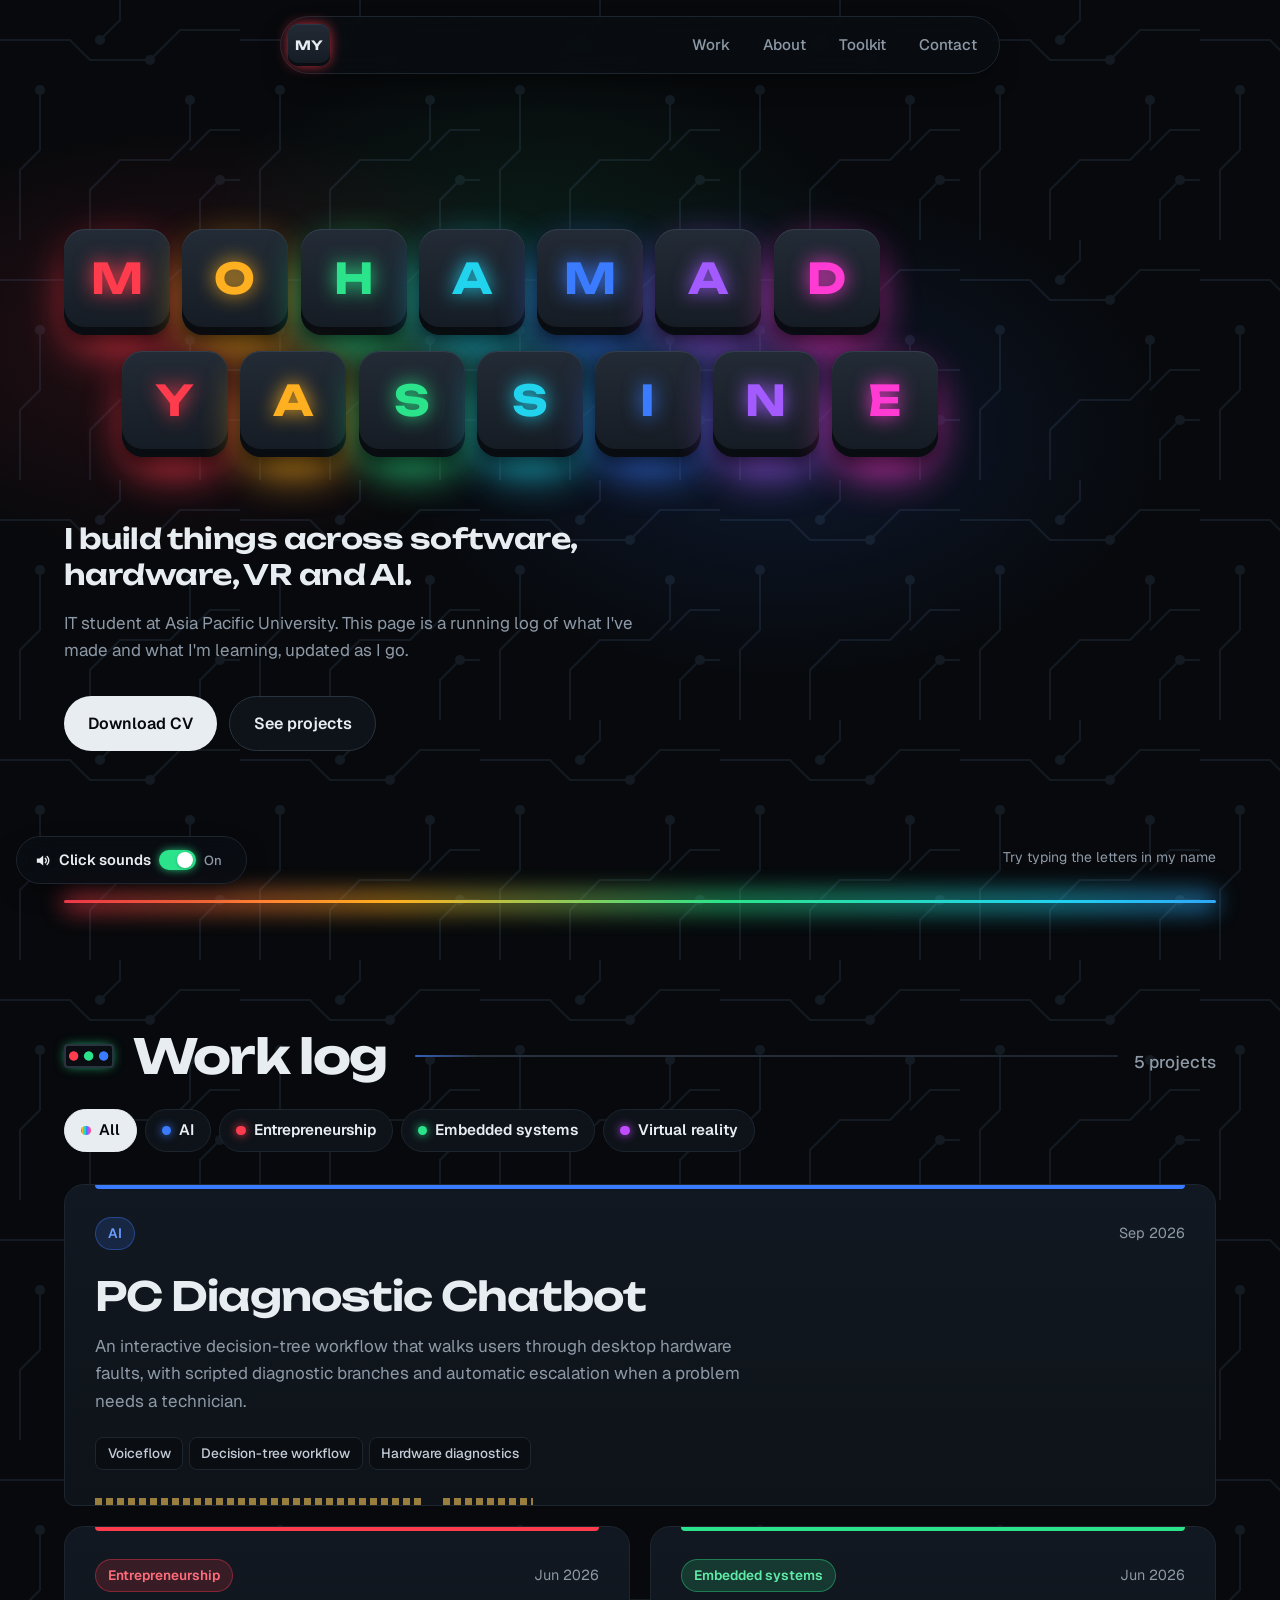
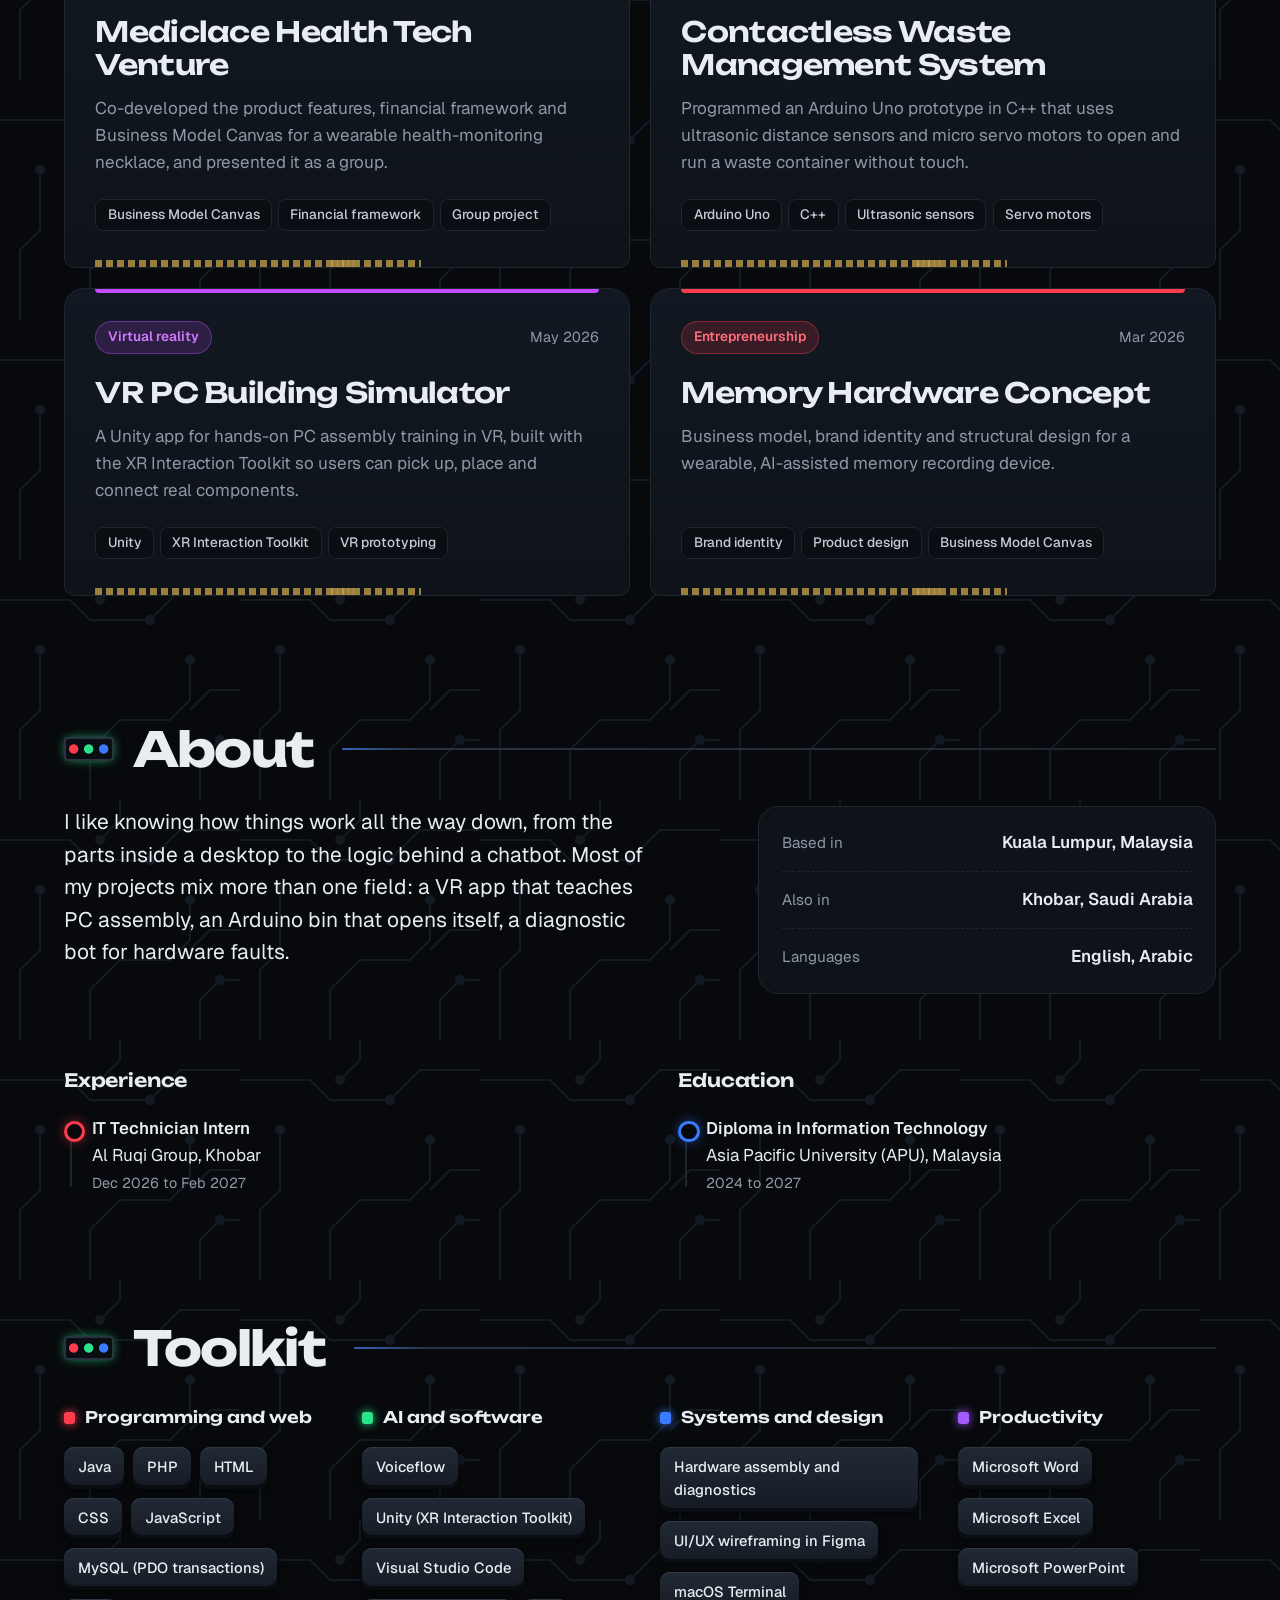
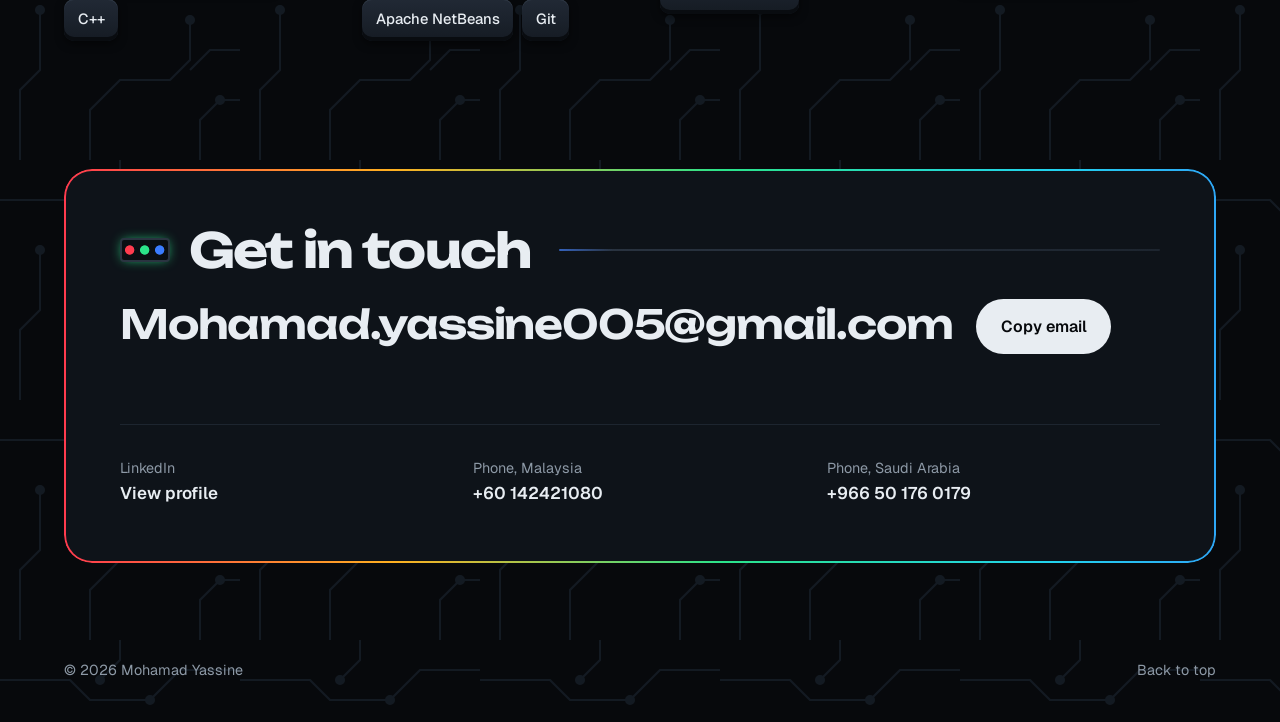
==== commit 79e313f4: "motherboard theme" ====
--- a/index.html
+++ b/index.html
@@ -5,7 +5,7 @@
   <meta name="viewport" content="width=device-width, initial-scale=1" />
   <title>Mohamad Yassine</title>
   <meta name="description" content="Portfolio of Mohamad Yassine: projects across software, hardware, VR and AI." />
-  <meta name="theme-color" content="#F2F4F9" />
+  <meta name="theme-color" content="#07090C" />
   <link rel="icon" href="data:image/svg+xml,%3Csvg xmlns='http://www.w3.org/2000/svg' viewBox='0 0 32 32'%3E%3Crect x='2' y='2' width='28' height='28' rx='7' fill='%23fff' stroke='%2311131C' stroke-width='2'/%3E%3Crect x='6' y='24' width='20' height='3' rx='1.5' fill='%234C6FFF'/%3E%3C/svg%3E" />
   <link rel="preconnect" href="https://fonts.googleapis.com" />
   <link rel="preconnect" href="https://fonts.gstatic.com" crossorigin />
@@ -37,6 +37,7 @@
     </div>
     <p class="hint" aria-hidden="true">Try typing the letters in my name</p>
   </header>
+  <div class="argb" aria-hidden="true"></div>
 
   <main id="main">
     <section class="section" id="work" aria-labelledby="work-h">
@@ -90,12 +91,6 @@
   </footer>
 
   <div class="audio-dock" role="group" aria-label="Sound settings">
-    <button class="toggle" id="music-toggle" type="button" aria-pressed="false">
-      <svg viewBox="0 0 24 24" width="17" height="17" aria-hidden="true"><path d="M9 18V6l11-2v12" fill="none" stroke="currentColor" stroke-width="2" stroke-linejoin="round"/><circle cx="6.5" cy="18" r="2.5" fill="currentColor"/><circle cx="17.5" cy="16" r="2.5" fill="currentColor"/></svg>
-      <span class="label">Music</span>
-      <span class="switch" aria-hidden="true"></span>
-      <span class="state">Off</span>
-    </button>
     <button class="toggle" id="sound-toggle" type="button" aria-pressed="true">
       <svg viewBox="0 0 24 24" width="17" height="17" aria-hidden="true"><path d="M4 9h4l5-4v14l-5-4H4z" fill="currentColor"/><path d="M16 9a4 4 0 0 1 0 6M18.5 6.5a7.5 7.5 0 0 1 0 11" fill="none" stroke="currentColor" stroke-width="2" stroke-linecap="round"/></svg>
       <span class="label">Click sounds</span>
--- a/styles.css
+++ b/styles.css
@@ -1,17 +1,20 @@
 :root {
-  --bg: #F2F4F9;
-  --surface: #FFFFFF;
-  --ink: #11131C;
-  --muted: #5B6172;
-  --line: #E1E5EE;
-
-  --blue: #4C6FFF;
-  --pink: #FF4FA3;
-  --mint: #18C3A0;
+  --bg: #07090C;
+  --surface: #0E1319;
+  --raised: #161D26;
+  --ink: #E8EDF2;
+  --muted: #8D99A6;
+  --line: #1D252F;
+  --trace: #121920;
+  --gold: #C9A24A;
+
+  --blue: #3A7BFF;
+  --pink: #FF3BD4;
+  --mint: #2BE38A;
   --amber: #FFB020;
-  --violet: #9B6BFF;
-  --red: #FF5A47;
-  --rgb: linear-gradient(90deg, var(--blue), var(--violet), var(--pink), var(--red), var(--amber), var(--mint), var(--blue));
+  --violet: #A35BFF;
+  --red: #FF3B4E;
+  --rgb: linear-gradient(90deg, var(--red), var(--amber), var(--mint), #22D3EE, var(--blue), var(--violet), var(--pink), var(--red));
 
   --display: "Unbounded", system-ui, sans-serif;
   --body: "Geist", system-ui, sans-serif;
@@ -31,7 +34,8 @@
 html { scroll-behavior: smooth; scroll-padding-top: 6rem; }
 body {
   margin: 0;
-  background: var(--bg);
+  background-color: var(--bg);
+  background-image: url("data:image/svg+xml,%3Csvg xmlns='http://www.w3.org/2000/svg' width='240' height='240' fill='none' stroke='%23131A22' stroke-width='2'%3E%3Cpath d='M0 40h70l20 20h60M150 60l30-30h60M20 240V170l20-20V90M90 240v-50l30-30h50l20-20V100M240 130h-30l-20 20M120 0v20l-20 20M200 240v-40l20-20h20'/%3E%3Cg fill='%23131A22'%3E%3Ccircle cx='150' cy='60' r='4'/%3E%3Ccircle cx='40' cy='90' r='4'/%3E%3Ccircle cx='190' cy='100' r='4'/%3E%3Ccircle cx='100' cy='40' r='4'/%3E%3Ccircle cx='220' cy='180' r='4'/%3E%3C/g%3E%3C/svg%3E");
   color: var(--ink);
   font-family: var(--body);
   font-size: var(--step-0);
@@ -41,12 +45,12 @@
 h1, h2, h3, p, ul, ol, dl, dd { margin: 0; }
 ul, ol { padding: 0; list-style: none; }
 a { color: inherit; }
-::selection { background: var(--ink); color: #fff; }
+::selection { background: var(--red); color: #fff; }
 
 :focus-visible { outline: 3px solid var(--blue); outline-offset: 3px; border-radius: 6px; }
 .skip {
   position: absolute; left: 1rem; top: -4rem; z-index: 50;
-  background: var(--ink); color: #fff; padding: .6rem 1rem; border-radius: 8px;
+  background: var(--ink); color: var(--bg); padding: .6rem 1rem; border-radius: 8px;
   font-weight: 600; text-decoration: none;
 }
 .skip:focus { top: 1rem; }
@@ -58,24 +62,24 @@
   width: min(calc(100% - 2rem), 720px);
   display: flex; align-items: center; justify-content: space-between; gap: 1rem;
   padding: .45rem .5rem .45rem .45rem;
-  background: rgba(255,255,255,.78);
+  background: rgba(10,14,19,.72);
   backdrop-filter: blur(14px) saturate(1.4);
   -webkit-backdrop-filter: blur(14px) saturate(1.4);
-  border: 1px solid rgba(225,229,238,.9);
-  border-radius: 999px;
-  box-shadow: 0 10px 30px -12px rgba(17,19,28,.18);
+  border: 1px solid var(--line);
+  border-radius: 999px;
+  box-shadow: 0 10px 30px -12px rgba(0,0,0,.7);
 }
 .logo {
   display: grid; place-items: center;
   width: 2.6rem; height: 2.6rem;
   border-radius: 10px;
-  background: linear-gradient(#fff, #EEF1F7);
-  box-shadow: inset 0 -3px 0 #D6DBE6, 0 2px 6px rgba(17,19,28,.12);
+  background: linear-gradient(#222A35, #151B23);
+  box-shadow: inset 0 -3px 0 #0A0E13, inset 0 1px 0 #2C3542, 0 0 14px -2px var(--red);
   font-family: var(--display); font-weight: 700; font-size: .8rem;
   text-decoration: none;
   transition: transform .12s, box-shadow .12s;
 }
-.logo:active { transform: translateY(2px); box-shadow: inset 0 -1px 0 #D6DBE6, 0 1px 2px rgba(17,19,28,.12); }
+.logo:active { transform: translateY(2px); box-shadow: inset 0 -1px 0 #0A0E13, 0 0 8px -2px var(--red); }
 .nav ul { display: flex; gap: .25rem; }
 .nav ul a {
   display: block;
@@ -87,19 +91,19 @@
   color: var(--muted);
   transition: color .2s, background-color .2s;
 }
-.nav ul a:hover { color: var(--ink); background: #EEF1F7; }
-.nav ul a.active { color: #fff; background: var(--ink); }
+.nav ul a:hover { color: var(--ink); background: var(--raised); }
+.nav ul a.active { color: var(--bg); background: var(--ink); }
 /* ---------- Sound settings (bottom corner) ---------- */
 .audio-dock {
   position: fixed; left: 1rem; bottom: 1rem; z-index: 40;
   display: flex; gap: .25rem;
   padding: .3rem;
-  background: rgba(255,255,255,.85);
+  background: rgba(10,14,19,.85);
   backdrop-filter: blur(14px) saturate(1.4);
   -webkit-backdrop-filter: blur(14px) saturate(1.4);
   border: 1px solid var(--line);
   border-radius: 999px;
-  box-shadow: 0 10px 30px -12px rgba(17,19,28,.22);
+  box-shadow: 0 10px 30px -12px rgba(0,0,0,.8);
 }
 .toggle {
   display: grid;
@@ -113,14 +117,14 @@
   cursor: pointer;
   transition: background-color .2s;
 }
-.toggle:hover { background: #EEF1F7; }
+.toggle:hover { background: var(--raised); }
 .toggle svg { color: var(--muted); }
 .switch {
   position: relative;
   width: 2.3rem; height: 1.3rem;
   border-radius: 999px;
-  background: #D7DCE7;
-  transition: background-color .25s;
+  background: #2A3441;
+  transition: background-color .25s, box-shadow .25s;
 }
 .switch::after {
   content: "";
@@ -130,7 +134,7 @@
   box-shadow: 0 1px 3px rgba(17,19,28,.25);
   transition: transform .25s var(--ease);
 }
-.toggle[aria-pressed="true"] .switch { background: var(--mint); }
+.toggle[aria-pressed="true"] .switch { background: var(--mint); box-shadow: 0 0 10px -1px var(--mint); }
 .toggle[aria-pressed="true"] .switch::after { transform: translateX(1rem); }
 .toggle[aria-pressed="true"] svg { color: var(--ink); }
 .state { font-size: .82rem; color: var(--muted); font-weight: 500; }
@@ -154,13 +158,10 @@
 .hero::before { /* faint PCB grid */
   content: "";
   position: absolute; inset: 0 calc(-1 * var(--pad)); z-index: -1;
-  background-image:
-    linear-gradient(var(--line) 1px, transparent 1px),
-    linear-gradient(90deg, var(--line) 1px, transparent 1px);
-  background-size: 56px 56px;
-  mask-image: radial-gradient(ellipse 70% 60% at 30% 45%, #000 20%, transparent 75%);
-  -webkit-mask-image: radial-gradient(ellipse 70% 60% at 30% 45%, #000 20%, transparent 75%);
-  opacity: .8;
+  background:
+    radial-gradient(40% 35% at 18% 38%, rgba(255,59,78,.13), transparent 70%),
+    radial-gradient(35% 35% at 42% 30%, rgba(43,227,138,.10), transparent 70%),
+    radial-gradient(40% 40% at 60% 48%, rgba(58,123,255,.14), transparent 70%);
 }
 
 /* Keyboard name */
@@ -194,11 +195,11 @@
   display: grid; place-items: center;
   width: 100%; height: 100%;
   border-radius: calc(var(--k) * .2);
-  background: linear-gradient(180deg, #FFFFFF 0%, #F0F2F7 100%);
+  background: linear-gradient(180deg, #232B36 0%, #151B23 100%);
   box-shadow:
-    inset 0 calc(var(--k) * -.075) 0 #D7DCE7,
-    inset 0 1px 0 #fff,
-    0 calc(var(--k) * .07) calc(var(--k) * .14) rgba(17,19,28,.13);
+    inset 0 calc(var(--k) * -.075) 0 #090C10,
+    inset 0 1px 0 #333E4D,
+    0 calc(var(--k) * .07) calc(var(--k) * .14) rgba(0,0,0,.6);
   font-family: var(--display);
   font-weight: 700;
   font-size: calc(var(--k) * .4);
@@ -215,22 +216,22 @@
 }
 .keyboard:not(.ready) .key:not(.in) { visibility: hidden; }
 .key.lit .glow { opacity: .85; }
-.key.lit .cap { color: var(--c); }
+.key.lit .cap { color: var(--c); text-shadow: 0 0 calc(var(--k) * .18) var(--c); }
 .key.down .cap,
 .key:active .cap {
   transform: translateY(calc(var(--k) * .05));
   box-shadow:
-    inset 0 calc(var(--k) * -.03) 0 #D7DCE7,
-    inset 0 1px 0 #fff,
-    0 calc(var(--k) * .02) calc(var(--k) * .05) rgba(17,19,28,.12);
+    inset 0 calc(var(--k) * -.03) 0 #090C10,
+    inset 0 1px 0 #333E4D,
+    0 calc(var(--k) * .02) calc(var(--k) * .05) rgba(0,0,0,.6);
 }
 /* The RGB wave that runs once the name has "typed" itself */
 .keyboard.wave .glow {
-  opacity: .55;
+  opacity: .8;
   animation: rgb 7s linear infinite;
   animation-delay: calc(var(--i) * -.45s);
 }
-.keyboard.wave .key:hover .glow { opacity: .95; }
+.keyboard.wave .key:hover .glow { opacity: 1; }
 @keyframes rgb {
   from { filter: blur(calc(var(--k) * .2)) hue-rotate(0deg); }
   to { filter: blur(calc(var(--k) * .2)) hue-rotate(360deg); }
@@ -274,7 +275,7 @@
 }
 .btn:hover { transform: translateY(-2px); }
 .btn:active { transform: translateY(0); }
-.btn-primary { background: var(--ink); color: #fff; }
+.btn-primary { background: var(--ink); color: var(--bg); }
 .btn-primary::before { /* RGB underglow */
   content: "";
   position: absolute; inset: 30% 8% -12%; z-index: -1;
@@ -287,8 +288,8 @@
 }
 .btn-primary:hover::before { opacity: .8; animation: slide 3s linear infinite; }
 @keyframes slide { to { background-position: 200% 0; } }
-.btn-ghost { background: var(--surface); border-color: var(--line); }
-.btn-ghost:hover { border-color: #C9CFDC; }
+.btn-ghost { background: var(--surface); border-color: #2A3441; color: var(--ink); }
+.btn-ghost:hover { border-color: #4A5767; }
 
 /* ---------- Sections ---------- */
 .section {
@@ -296,13 +297,30 @@
   margin: 0 auto;
   padding: clamp(4.5rem, 10vw, 8rem) var(--pad) 0;
 }
+.section h2::before { /* 3-pin ARGB header */
+  content: "";
+  display: inline-block;
+  width: .95em; height: .42em;
+  margin-right: .4em;
+  vertical-align: .18em;
+  border: 2px solid #2A3441;
+  border-radius: 4px;
+  background:
+    radial-gradient(circle, var(--red) 0 34%, transparent 40%) 0 50% / 33.4% 100% no-repeat,
+    radial-gradient(circle, var(--mint) 0 34%, transparent 40%) 50% 50% / 33.4% 100% no-repeat,
+    radial-gradient(circle, var(--blue) 0 34%, transparent 40%) 100% 50% / 33.4% 100% no-repeat,
+    #0A0E13;
+  box-shadow: 0 0 12px -3px var(--mint);
+}
 .section h2 {
+  display: flex; align-items: center;
   font-family: var(--display);
   font-size: var(--step-3);
   font-weight: 700;
   letter-spacing: -.035em;
   line-height: 1.05;
 }
+.section-head h2 { flex: 1; }
 .section-head { display: flex; align-items: baseline; justify-content: space-between; gap: 1rem; flex-wrap: wrap; }
 .count { color: var(--muted); font-weight: 500; }
 
@@ -324,8 +342,8 @@
   background: var(--c, var(--rgb));
   box-shadow: 0 0 10px var(--c, transparent);
 }
-.chip:hover { transform: translateY(-1px); border-color: #C9CFDC; }
-.chip[aria-pressed="true"] { background: var(--ink); color: #fff; border-color: var(--ink); }
+.chip:hover { transform: translateY(-1px); border-color: #4A5767; }
+.chip[aria-pressed="true"] { background: var(--ink); color: var(--bg); border-color: var(--ink); }
 
 .cards {
   display: grid;
@@ -337,10 +355,13 @@
   --mx: 50%; --my: 0%;
   position: relative;
   display: flex; flex-direction: column;
-  background: var(--surface);
+  background:
+    repeating-linear-gradient(90deg, rgba(201,162,74,.75) 0 7px, transparent 7px 11px) left 1.9rem bottom 0 / min(46%, 330px) 7px no-repeat,
+    repeating-linear-gradient(90deg, rgba(201,162,74,.75) 0 7px, transparent 7px 11px) left calc(1.9rem + min(46%, 330px) + 18px) bottom 0 / 90px 7px no-repeat,
+    linear-gradient(180deg, #121821, var(--surface));
   border: 1px solid var(--line);
-  border-radius: 24px;
-  padding: 2rem 1.9rem 1.8rem;
+  border-radius: 20px 20px 10px 10px;
+  padding: 2rem 1.9rem 2.2rem;
   overflow: hidden;
   isolation: isolate;
   transition: transform .35s var(--ease), box-shadow .35s var(--ease), border-color .35s;
@@ -364,7 +385,7 @@
 .card:hover {
   transform: translateY(-4px);
   border-color: color-mix(in srgb, var(--c) 45%, var(--line));
-  box-shadow: 0 24px 50px -24px color-mix(in srgb, var(--c) 55%, transparent);
+  box-shadow: 0 24px 60px -22px color-mix(in srgb, var(--c) 60%, transparent);
 }
 .card:hover::before { left: 0; right: 0; box-shadow: 0 0 18px 2px var(--c); }
 .card:hover::after { opacity: 1; }
@@ -374,8 +395,9 @@
   font-size: .85rem; font-weight: 600;
   padding: .3rem .75rem;
   border-radius: 999px;
-  color: color-mix(in srgb, var(--c) 70%, var(--ink));
-  background: color-mix(in srgb, var(--c) 14%, #fff);
+  color: color-mix(in srgb, var(--c) 75%, #fff);
+  background: color-mix(in srgb, var(--c) 16%, transparent);
+  border: 1px solid color-mix(in srgb, var(--c) 40%, transparent);
 }
 .date { font-size: .9rem; color: var(--muted); font-variant-numeric: tabular-nums; }
 .card h3 {
@@ -393,12 +415,13 @@
   font-size: .85rem; font-weight: 500;
   padding: .28rem .7rem;
   border-radius: 8px;
-  background: #F2F4F9;
+  background: #0A0E13;
   border: 1px solid var(--line);
+  color: #C3CCD6;
 }
 .card-link {
   display: inline-block; margin-top: 1rem;
-  font-weight: 600; color: color-mix(in srgb, var(--c) 70%, var(--ink));
+  font-weight: 600; color: color-mix(in srgb, var(--c) 75%, #fff);
   text-underline-offset: .25em;
 }
 
@@ -441,6 +464,7 @@
   gap: clamp(2rem, 6vw, 5rem);
   margin-top: clamp(3rem, 6vw, 4.5rem);
 }
+/* */
 .timelines h3 { font-family: var(--display); font-size: 1.15rem; font-weight: 600; letter-spacing: -.01em; }
 .timeline { margin-top: 1.25rem; position: relative; padding-left: 1.75rem; }
 .timeline::before {
@@ -452,7 +476,7 @@
 .timeline li::before {
   content: ""; position: absolute; left: -1.75rem; top: .35rem;
   width: .95rem; height: .95rem; border-radius: 50%;
-  background: #fff; border: 3px solid var(--c, var(--blue));
+  background: var(--bg); border: 3px solid var(--c, var(--blue));
   box-shadow: 0 0 12px color-mix(in srgb, var(--c, var(--blue)) 50%, transparent);
 }
 .timeline strong { display: block; font-weight: 600; font-size: 1.05rem; }
@@ -479,16 +503,16 @@
   position: relative;
   padding: .5rem .85rem .65rem;
   border-radius: 10px;
-  background: linear-gradient(180deg, #FFFFFF, #F0F2F7);
-  box-shadow: inset 0 -4px 0 #D7DCE7, inset 0 1px 0 #fff, 0 3px 8px rgba(17,19,28,.08);
+  background: linear-gradient(180deg, #212935, #151B23);
+  box-shadow: inset 0 -4px 0 #090C10, inset 0 1px 0 #2F3946, 0 3px 8px rgba(0,0,0,.5);
   font-size: .92rem; font-weight: 500;
   transition: transform .1s ease-out, box-shadow .1s ease-out, color .2s;
   cursor: default;
 }
 .mini-key:hover {
   transform: translateY(2px);
-  color: color-mix(in srgb, var(--c) 75%, var(--ink));
-  box-shadow: inset 0 -2px 0 #D7DCE7, inset 0 1px 0 #fff, 0 6px 18px -4px color-mix(in srgb, var(--c) 70%, transparent);
+  color: color-mix(in srgb, var(--c) 80%, #fff);
+  box-shadow: inset 0 -2px 0 #090C10, inset 0 1px 0 #2F3946, 0 6px 20px -4px var(--c);
 }
 
 /* ---------- Contact ---------- */
@@ -539,7 +563,7 @@
 }
 .contact-list span { display: block; font-size: .9rem; color: var(--muted); }
 .contact-list a { font-weight: 600; text-decoration: none; }
-.contact-list a:hover { color: var(--blue); }
+.contact-list a:hover { color: var(--mint); }
 
 .foot {
   max-width: calc(var(--max) + 2 * var(--pad));
@@ -586,3 +610,62 @@
     transition-duration: .01ms !important;
   }
 }
+
+/* ---------- ARGB strip under the hero ---------- */
+.argb {
+  position: relative;
+  height: 3px;
+  max-width: calc(var(--max));
+  margin: 0 auto;
+  width: calc(100% - 2 * var(--pad));
+  border-radius: 3px;
+  background: var(--rgb);
+  background-size: 200% 100%;
+  animation: slide 10s linear infinite;
+}
+.argb::after {
+  content: "";
+  position: absolute; inset: -6px 0;
+  background: inherit;
+  background-size: inherit;
+  animation: inherit;
+  filter: blur(12px);
+  opacity: .8;
+}
+
+/* ---------- Electrical current on hover ---------- */
+@property --a { syntax: "<angle>"; initial-value: 0deg; inherits: false; }
+
+/* A pulse that races around a card's edge */
+.current {
+  position: absolute; inset: -1px; z-index: 2;
+  border-radius: inherit;
+  padding: 2px;
+  background: conic-gradient(from var(--a), transparent 0 70%, color-mix(in srgb, var(--c) 40%, transparent) 80%, var(--c) 92%, #fff 94%, transparent 95%);
+  -webkit-mask: linear-gradient(#000 0 0) content-box, linear-gradient(#000 0 0);
+  -webkit-mask-composite: xor;
+  mask-composite: exclude;
+  opacity: 0;
+  pointer-events: none;
+  transition: opacity .3s;
+  filter: drop-shadow(0 0 6px var(--c));
+}
+.card:hover .current { opacity: 1; animation: orbit 1.8s linear infinite; }
+@keyframes orbit { to { --a: 360deg; } }
+
+/* A trace running out of each section header, with current flowing along it */
+.section h2::after {
+  content: "";
+  flex: 1;
+  min-width: 2rem;
+  height: 2px;
+  margin-left: .6em;
+  border-radius: 2px;
+  background:
+    linear-gradient(90deg, transparent, var(--mint) 40%, #fff 50%, var(--blue) 60%, transparent) no-repeat -40% 0 / 35% 100%,
+    linear-gradient(90deg, #2A3441, var(--line));
+}
+.section h2:hover::after { animation: flow 1.1s linear infinite; }
+.section h2:hover::before { box-shadow: 0 0 18px 0 var(--mint); border-color: #3B4757; }
+@keyframes flow { to { background-position: 140% 0, 0 0; } }
+.section-head h2::after { max-width: none; }
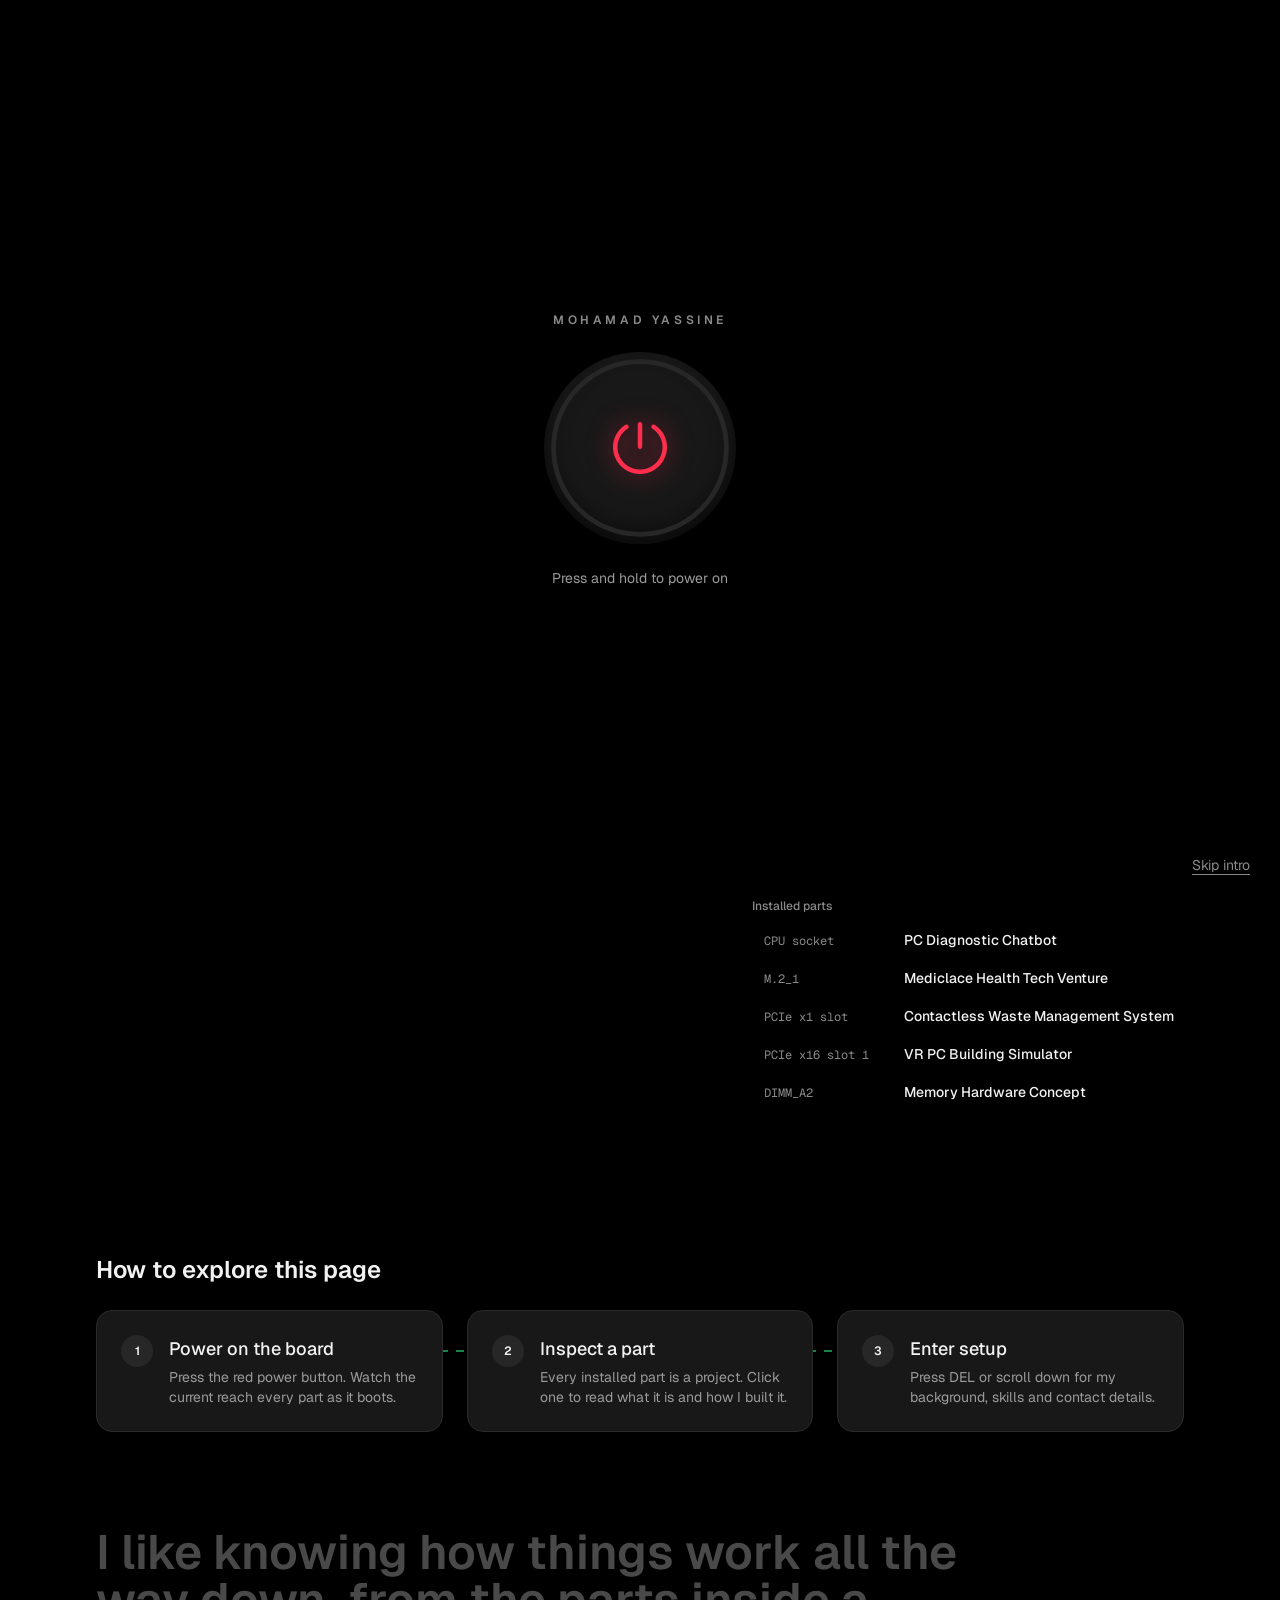
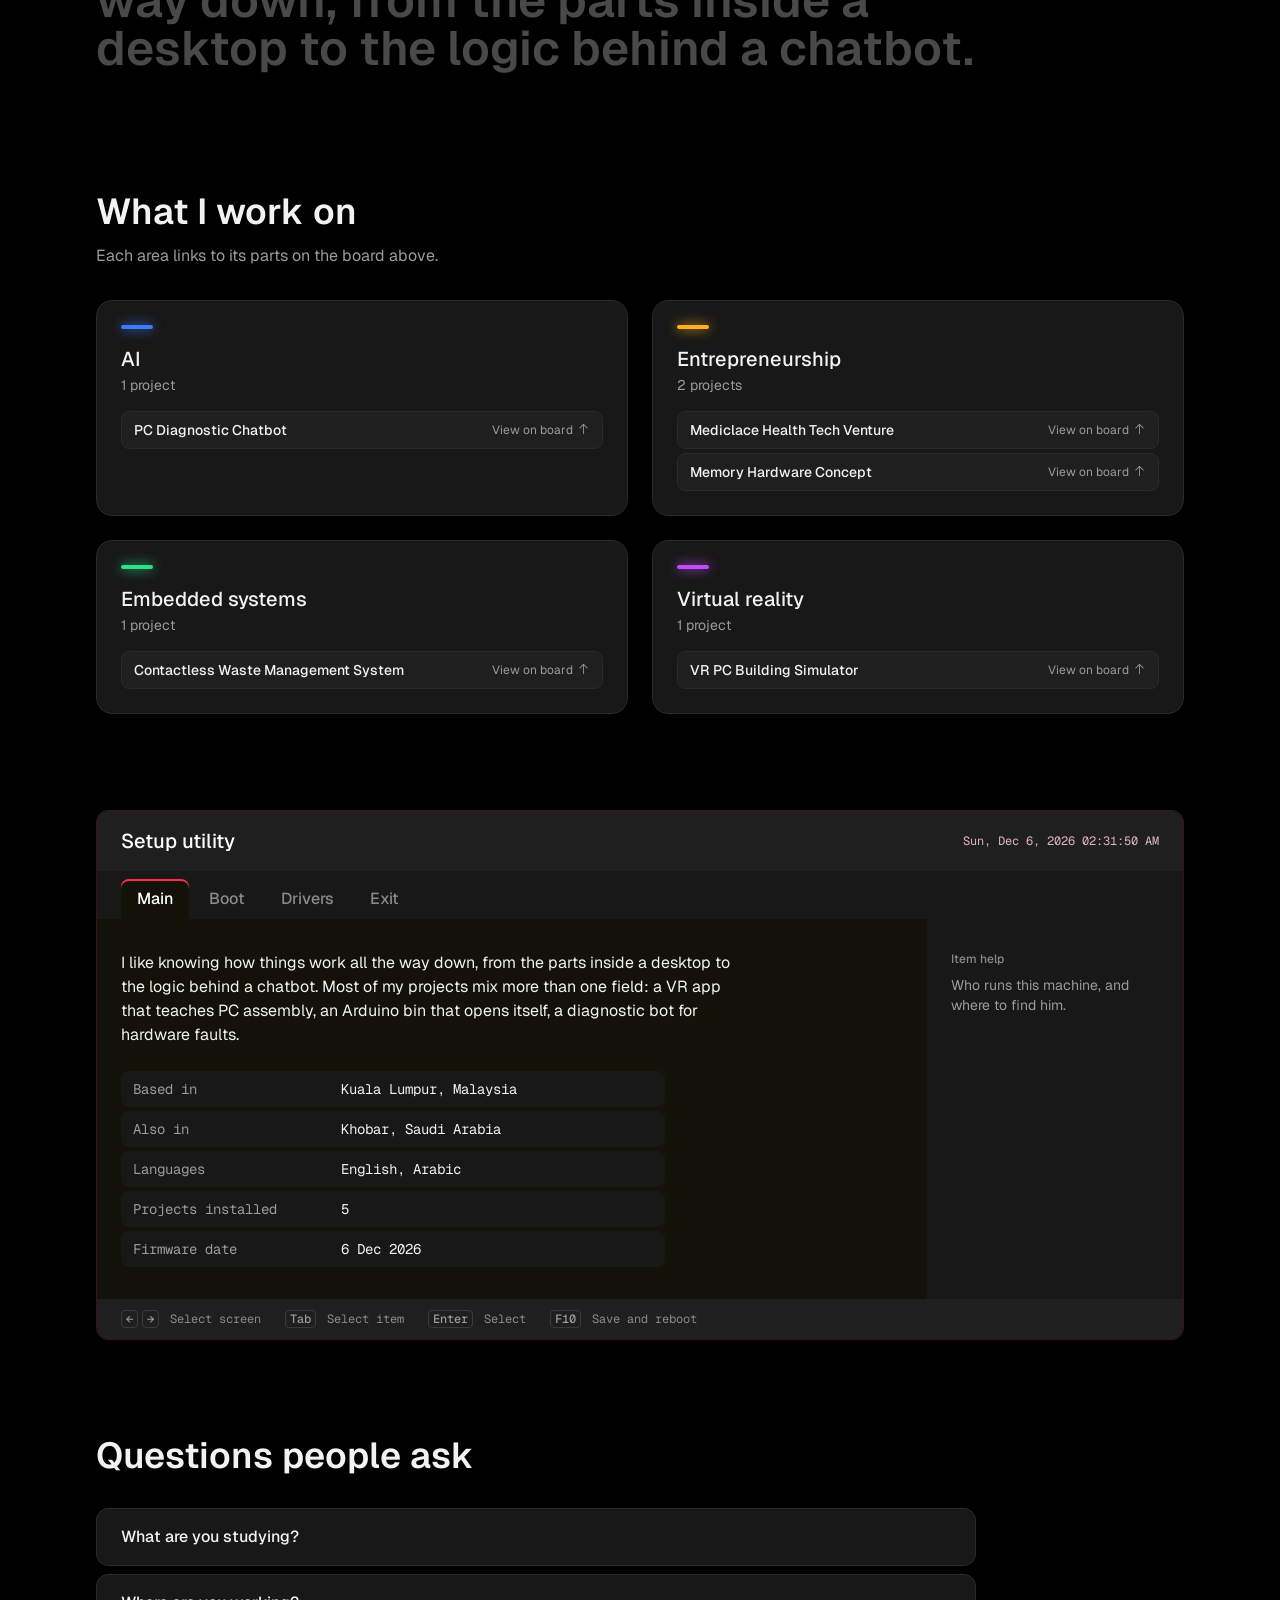
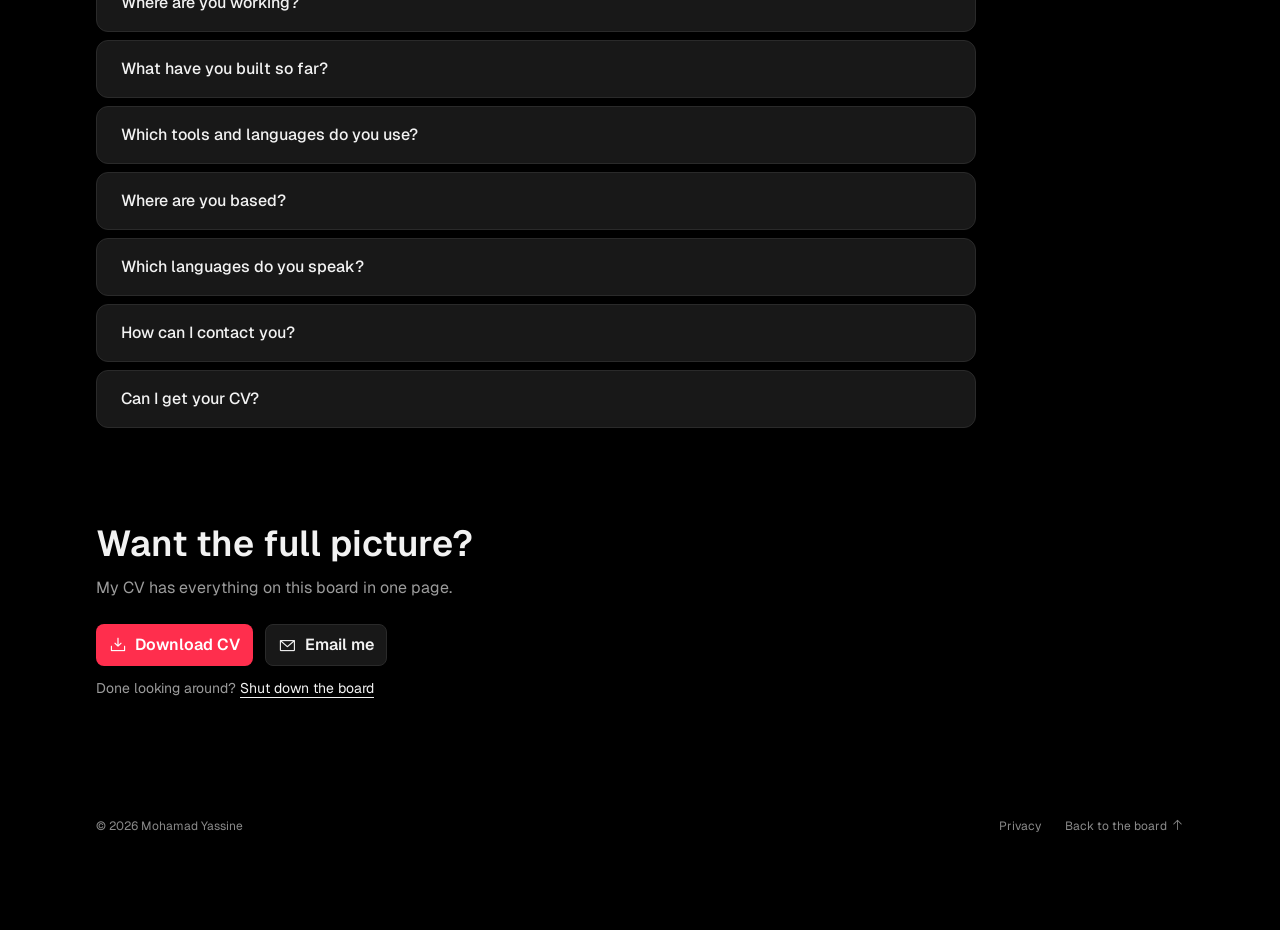
==== commit 4e9d3b0b: "changes with skills" ====
--- a/index.html
+++ b/index.html
@@ -2,103 +2,195 @@
 <html lang="en">
 <head>
   <meta charset="utf-8" />
-  <meta name="viewport" content="width=device-width, initial-scale=1" />
-  <title>Mohamad Yassine</title>
-  <meta name="description" content="Portfolio of Mohamad Yassine: projects across software, hardware, VR and AI." />
-  <meta name="theme-color" content="#07090C" />
-  <link rel="icon" href="data:image/svg+xml,%3Csvg xmlns='http://www.w3.org/2000/svg' viewBox='0 0 32 32'%3E%3Crect x='2' y='2' width='28' height='28' rx='7' fill='%23fff' stroke='%2311131C' stroke-width='2'/%3E%3Crect x='6' y='24' width='20' height='3' rx='1.5' fill='%234C6FFF'/%3E%3C/svg%3E" />
+  <meta name="viewport" content="width=device-width, initial-scale=1, viewport-fit=cover" />
+  <title>Mohamad Yassine: IT projects in AI, VR, hardware and embedded systems</title>
+  <meta name="description" content="Portfolio of Mohamad Yassine, an IT student at Asia Pacific University. Explore his projects as parts on a working motherboard and download his CV." />
+  <link rel="canonical" href="https://mohamad-yassine.vercel.app/" />
+  <meta property="og:type" content="website" />
+  <meta property="og:title" content="Mohamad Yassine" />
+  <meta property="og:description" content="Power on the board and inspect each project like a part: AI, VR, embedded systems and more." />
+  <meta property="og:url" content="https://mohamad-yassine.vercel.app/" />
+  <meta property="og:image" content="https://mohamad-yassine.vercel.app/og.png" />
+  <meta property="og:image:width" content="1200" />
+  <meta property="og:image:height" content="630" />
+  <meta name="twitter:card" content="summary_large_image" />
+  <meta name="twitter:image" content="https://mohamad-yassine.vercel.app/og.png" />
+  <meta name="theme-color" content="#000000" />
+  <link rel="icon" href="data:image/svg+xml,%3Csvg xmlns='http://www.w3.org/2000/svg' viewBox='0 0 32 32'%3E%3Crect width='32' height='32' rx='8' fill='%23181818'/%3E%3Ccircle cx='16' cy='16' r='8' fill='none' stroke='%23FF2E4D' stroke-width='3' stroke-dasharray='40 12' transform='rotate(-62 16 16)'/%3E%3Cpath d='M16 7v9' stroke='%23FF2E4D' stroke-width='3' stroke-linecap='round'/%3E%3C/svg%3E" />
   <link rel="preconnect" href="https://fonts.googleapis.com" />
   <link rel="preconnect" href="https://fonts.gstatic.com" crossorigin />
-  <link href="https://fonts.googleapis.com/css2?family=Geist:wght@400;500;600;700&family=Unbounded:wght@500;600;700;800&display=swap" rel="stylesheet" />
+  <link href="https://fonts.googleapis.com/css2?family=Geist:wght@400;500;600;700&family=Geist+Mono:wght@400;500;600&display=swap" rel="stylesheet" />
+  <link rel="stylesheet" href="icons/phosphor.css" />
   <link rel="stylesheet" href="styles.css" />
 </head>
-<body>
+<body class="intro-on">
   <a class="skip" href="#main">Skip to content</a>
 
+  <!-- Intro: hold the power button -->
+  <div class="intro" id="intro" role="dialog" aria-modal="true" aria-label="Intro">
+    <div class="intro-inner">
+      <p class="intro-name caption-3" data-bind="name"></p>
+      <button class="big-power" id="big-power" type="button" aria-describedby="intro-hint">
+        <svg viewBox="0 0 120 120" aria-hidden="true">
+          <circle class="track" cx="60" cy="60" r="54" />
+          <circle class="fill" cx="60" cy="60" r="54" pathLength="100" />
+        </svg>
+        <i class="ph ph-power" aria-hidden="true"></i>
+        <span class="sr">Power on</span>
+      </button>
+      <p class="intro-hint body-6" id="intro-hint">Press and hold to power on</p>
+    </div>
+    <button class="intro-skip body-6" id="intro-skip" type="button">Skip intro</button>
+  </div>
+
   <nav class="nav" aria-label="Main">
-    <a class="logo" href="#top" aria-label="Back to top"><span data-bind="initials"></span></a>
     <ul>
-      <li><a href="#work">Work</a></li>
-      <li><a href="#about">About</a></li>
-      <li><a href="#toolkit">Toolkit</a></li>
-      <li><a href="#contact">Contact</a></li>
+      <li><a class="title-4" href="#top" data-nav="top">Board</a></li>
+      <li><a class="title-4" href="#work" data-nav="work">Work</a></li>
+      <li><a class="title-4" href="#setup" data-nav="setup">Setup</a></li>
+      <li><a class="title-4" href="#faq" data-nav="faq">Questions</a></li>
     </ul>
   </nav>
 
-  <header class="hero" id="top">
-    <h1 class="keyboard" id="keyboard"></h1>
-    <div class="hero-text">
-      <p class="headline" data-bind="headline"></p>
-      <p class="intro" data-bind="intro"></p>
-      <div class="actions">
-        <a class="btn btn-primary" id="cv-link" target="_blank" rel="noopener">Download CV</a>
-        <a class="btn btn-ghost" href="#work">See projects</a>
+  <main id="main">
+    <section class="bench" id="top" aria-labelledby="name-h">
+      <header class="id">
+        <h1 class="heading-1 hero-h" id="name-h" data-bind="name"></h1>
+        <p class="sub title-1" data-bind="headline"></p>
+        <div class="cta-row">
+          <a class="btn btn-primary button-md cv-link" target="_blank" rel="noopener"><i class="ph ph-download-simple" aria-hidden="true"></i>Download CV</a>
+          <a class="btn btn-quiet button-md mail-link"><i class="ph ph-envelope-simple" aria-hidden="true"></i>Email me</a>
+        </div>
+        <p class="proof caption-2" id="proof"></p>
+      </header>
+
+      <div class="board-wrap" id="board-wrap">
+        <svg class="board" id="board" viewBox="-40 -14 680 792" role="img" aria-labelledby="board-title">
+          <title id="board-title">A motherboard. Each installed part is one of my projects.</title>
+        </svg>
+        <p class="board-hint caption-5"><span class="hint-mouse">Hover the board to probe it. Click any part to inspect that project.</span><span class="hint-touch">Tap any part on the board to inspect that project.</span></p>
       </div>
-    </div>
-    <p class="hint" aria-hidden="true">Try typing the letters in my name</p>
-  </header>
-  <div class="argb" aria-hidden="true"></div>
 
-  <main id="main">
-    <section class="section" id="work" aria-labelledby="work-h">
-      <div class="section-head">
-        <h2 id="work-h">Work log</h2>
-        <p class="count" id="project-count" aria-live="polite"></p>
+      <div class="status" aria-label="System status">
+        <div class="leds caption-5" aria-hidden="true">
+          <span data-led="cpu">CPU</span><span data-led="dram">DRAM</span><span data-led="vga">VGA</span><span data-led="boot">BOOT</span>
+        </div>
+        <div class="post" aria-hidden="true"><span class="ghost">88</span><span class="code" id="post-code">--</span></div>
+        <dl class="sensors">
+          <div><dt class="caption-5">CPU</dt><dd class="body-6"><span id="temp">--</span> °C</dd></div>
+          <div><dt class="caption-5">GPU fan</dt><dd class="body-6"><span id="rpm">0</span> rpm</dd></div>
+        </dl>
       </div>
-      <div class="filters" id="filters" role="group" aria-label="Filter projects by area"></div>
-      <div class="cards" id="cards"></div>
-    </section>
 
-    <section class="section" id="about" aria-labelledby="about-h">
-      <h2 id="about-h">About</h2>
-      <div class="about-grid">
-        <p class="about-text" data-bind="about"></p>
-        <dl class="spec" id="facts"></dl>
-      </div>
-      <div class="timelines">
-        <div>
-          <h3>Experience</h3>
-          <ol class="timeline" id="experience"></ol>
+      <section class="inspector" id="inspector" aria-live="polite" aria-label="Part inspector"></section>
+
+      <div class="controls">
+        <div class="modes" role="group" aria-label="Board views">
+          <button type="button" class="btn btn-quiet button-sm mode" id="mode-explode" aria-pressed="false">Exploded view</button>
+          <button type="button" class="btn btn-quiet button-sm mode" id="mode-xray" aria-pressed="false">Trace view</button>
+          <a class="btn btn-quiet button-sm" href="#setup" id="setup-link">Enter setup <kbd>DEL</kbd></a>
         </div>
-        <div>
-          <h3>Education</h3>
-          <ol class="timeline" id="education"></ol>
+        <div class="parts-list">
+          <h2 class="caption-4">Installed parts</h2>
+          <ul id="parts-list"></ul>
         </div>
       </div>
     </section>
 
-    <section class="section" id="toolkit" aria-labelledby="toolkit-h">
-      <h2 id="toolkit-h">Toolkit</h2>
-      <div class="kit" id="kit"></div>
+    <section class="explore reveal" aria-labelledby="explore-h">
+      <h2 class="heading-5" id="explore-h">How to explore this page</h2>
+      <ol class="steps">
+        <li><span class="n caption-3">1</span><div><h3 class="title-2">Power on the board</h3><p class="body-6">Press the red power button. Watch the current reach every part as it boots.</p></div></li>
+        <li><span class="n caption-3">2</span><div><h3 class="title-2">Inspect a part</h3><p class="body-6">Every installed part is a project. Click one to read what it is and how I built it.</p></div></li>
+        <li><span class="n caption-3">3</span><div><h3 class="title-2">Enter setup</h3><p class="body-6">Press DEL or scroll down for my background, skills and contact details.</p></div></li>
+      </ol>
     </section>
 
-    <section class="section contact" id="contact" aria-labelledby="contact-h">
-      <div class="contact-panel">
-        <h2 id="contact-h">Get in touch</h2>
-        <div class="email-row">
-          <a class="email" id="email-link"></a>
-          <button class="btn btn-primary" id="copy-email" type="button">Copy email</button>
+    <section class="tagline" aria-label="What drives my work">
+      <p class="heading-2 tagline-text" id="tagline"></p>
+    </section>
+
+    <section class="work reveal" id="work" aria-labelledby="work-h">
+      <h2 class="heading-3" id="work-h">What I work on</h2>
+      <p class="body-3 work-sub" id="work-sub"></p>
+      <div class="areas" id="areas"></div>
+    </section>
+
+    <section class="uefi reveal" id="setup" aria-labelledby="setup-h">
+      <div class="uefi-frame">
+        <header class="uefi-bar">
+          <h2 class="title-1" id="setup-h">Setup utility</h2>
+          <p class="clock caption-5" id="clock"></p>
+        </header>
+        <div class="uefi-tabs" role="tablist" aria-label="Setup pages">
+          <button class="title-3" role="tab" id="t-main" aria-controls="p-main" aria-selected="true">Main</button>
+          <button class="title-3" role="tab" id="t-boot" aria-controls="p-boot" aria-selected="false" tabindex="-1">Boot</button>
+          <button class="title-3" role="tab" id="t-drivers" aria-controls="p-drivers" aria-selected="false" tabindex="-1">Drivers</button>
+          <button class="title-3" role="tab" id="t-exit" aria-controls="p-exit" aria-selected="false" tabindex="-1">Exit</button>
         </div>
-        <p class="copy-status" id="copy-status" role="status" aria-live="polite"></p>
-        <ul class="contact-list" id="contact-list"></ul>
+        <div class="uefi-body">
+          <div class="uefi-pages">
+            <div class="page" role="tabpanel" id="p-main" aria-labelledby="t-main"></div>
+            <div class="page" role="tabpanel" id="p-boot" aria-labelledby="t-boot" hidden></div>
+            <div class="page" role="tabpanel" id="p-drivers" aria-labelledby="t-drivers" hidden></div>
+            <div class="page" role="tabpanel" id="p-exit" aria-labelledby="t-exit" hidden></div>
+          </div>
+          <aside class="uefi-help" id="uefi-help" aria-live="polite"></aside>
+        </div>
+        <footer class="uefi-keys caption-5" aria-hidden="true">
+          <span><kbd>←</kbd><kbd>→</kbd> Select screen</span>
+          <span><kbd>Tab</kbd> Select item</span>
+          <span><kbd>Enter</kbd> Select</span>
+          <span><kbd>F10</kbd> Save and reboot</span>
+        </footer>
       </div>
+    </section>
+
+    <section class="faq reveal" id="faq" aria-labelledby="faq-h">
+      <h2 class="heading-3" id="faq-h">Questions people ask</h2>
+      <div class="faq-list" id="faq-list"></div>
+    </section>
+
+    <section class="final reveal" aria-labelledby="final-h">
+      <h2 class="heading-3" id="final-h">Want the full picture?</h2>
+      <p class="body-3">My CV has everything on this board in one page.</p>
+      <div class="cta-row">
+        <a class="btn btn-primary button-md cv-link" target="_blank" rel="noopener"><i class="ph ph-download-simple" aria-hidden="true"></i>Download CV</a>
+        <a class="btn btn-quiet button-md mail-link"><i class="ph ph-envelope-simple" aria-hidden="true"></i>Email me</a>
+      </div>
+      <p class="body-6 done-line">Done looking around? <button type="button" class="linklike" id="shutdown-btn">Shut down the board</button></p>
     </section>
   </main>
 
-  <footer class="foot">
+  <div class="shutdown" id="shutdown" role="dialog" aria-modal="true" aria-labelledby="shutdown-h" hidden>
+    <div class="shutdown-inner">
+      <span class="dot" aria-hidden="true"></span>
+      <h2 class="heading-3" id="shutdown-h">Thanks for stopping by</h2>
+      <p class="body-3">The board is off. It's safe to close this tab, or power it back on.</p>
+      <div class="cta-row">
+        <button type="button" class="btn btn-primary button-md" id="power-again"><i class="ph ph-power" aria-hidden="true"></i>Power on again</button>
+        <a class="btn btn-quiet button-md cv-link" target="_blank" rel="noopener"><i class="ph ph-download-simple" aria-hidden="true"></i>Download CV</a>
+      </div>
+    </div>
+  </div>
+
+  <footer class="foot caption-5">
     <span id="year"></span>
-    <a href="#top">Back to top</a>
+    <span class="foot-links"><a href="privacy.html">Privacy</a><a href="#top">Back to the board <i class="ph ph-arrow-up" aria-hidden="true"></i></a></span>
   </footer>
 
+  <div class="probe caption-5" id="probe" aria-hidden="true"></div>
+
   <div class="audio-dock" role="group" aria-label="Sound settings">
-    <button class="toggle" id="sound-toggle" type="button" aria-pressed="true">
-      <svg viewBox="0 0 24 24" width="17" height="17" aria-hidden="true"><path d="M4 9h4l5-4v14l-5-4H4z" fill="currentColor"/><path d="M16 9a4 4 0 0 1 0 6M18.5 6.5a7.5 7.5 0 0 1 0 11" fill="none" stroke="currentColor" stroke-width="2" stroke-linecap="round"/></svg>
-      <span class="label">Click sounds</span>
+    <button class="toggle body-5" id="sound-toggle" type="button" aria-pressed="true">
+      <i class="ph ph-speaker-high" aria-hidden="true"></i>
+      <span class="label">Sounds</span>
       <span class="switch" aria-hidden="true"></span>
-      <span class="state">On</span>
+      <span class="state caption-5">On</span>
     </button>
   </div>
 
+  <script type="application/ld+json" id="faq-schema"></script>
   <script src="content.js"></script>
   <script src="main.js"></script>
 </body>
--- a/icons/phosphor.css
+++ b/icons/phosphor.css
@@ -0,0 +1,24 @@
+@font-face {
+  font-family: "Phosphor";
+  src: url("./Phosphor.woff2") format("woff2");
+  font-weight: normal;
+  font-style: normal;
+  font-display: block;
+}
+.ph { font-family: "Phosphor" !important; speak: never; font-style: normal; font-weight: normal; font-variant: normal; text-transform: none; line-height: 1; -webkit-font-smoothing: antialiased; -moz-osx-font-smoothing: grayscale; }
+.ph.ph-power:before { content: "\e3da"; }
+.ph.ph-speaker-high:before { content: "\e44a"; }
+.ph.ph-speaker-slash:before { content: "\e45a"; }
+.ph.ph-download-simple:before { content: "\e20c"; }
+.ph.ph-envelope-simple:before { content: "\e218"; }
+.ph.ph-arrow-up:before { content: "\e08e"; }
+.ph.ph-arrow-left:before { content: "\e058"; }
+.ph.ph-arrow-right:before { content: "\e06c"; }
+.ph.ph-arrow-up-right:before { content: "\e092"; }
+.ph.ph-cpu:before { content: "\e610"; }
+.ph.ph-linkedin-logo:before { content: "\e2ee"; }
+.ph.ph-phone:before { content: "\e3b8"; }
+.ph.ph-copy:before { content: "\e1ca"; }
+.ph.ph-arrow-counter-clockwise:before { content: "\e038"; }
+.ph.ph-list:before { content: "\e2f0"; }
+.ph.ph-x:before { content: "\e4f6"; }
--- a/styles.css
+++ b/styles.css
@@ -1,671 +1,643 @@
+/* =========================================================
+   TOKENS
+   ========================================================= */
 :root {
-  --bg: #07090C;
-  --surface: #0E1319;
-  --raised: #161D26;
-  --ink: #E8EDF2;
-  --muted: #8D99A6;
-  --line: #1D252F;
-  --trace: #121920;
-  --gold: #C9A24A;
-
-  --blue: #3A7BFF;
-  --pink: #FF3BD4;
-  --mint: #2BE38A;
-  --amber: #FFB020;
-  --violet: #A35BFF;
-  --red: #FF3B4E;
-  --rgb: linear-gradient(90deg, var(--red), var(--amber), var(--mint), #22D3EE, var(--blue), var(--violet), var(--pink), var(--red));
-
-  --display: "Unbounded", system-ui, sans-serif;
-  --body: "Geist", system-ui, sans-serif;
-
-  --step--1: .875rem;
-  --step-0: 1.0625rem;
-  --step-1: 1.3125rem;
-  --step-2: clamp(1.4rem, 2.4vw, 1.75rem);
-  --step-3: clamp(1.9rem, 4vw, 3rem);
-
-  --pad: clamp(1.25rem, 5vw, 4rem);
-  --max: 1180px;
-  --ease: cubic-bezier(.2, .8, .2, 1);
-}
-
+  /* backgrounds (flat, approved dark palette only) */
+  --bg: #000000;
+  --bg-1: #181818;
+  --bg-2: #1F1F1F;
+  --bg-3: #272727;
+  --bg-4: #313131;
+  --bg-warm: #131209;
+
+  --ink: #F2F2F2;
+  --muted: #9B9B9B;
+  --dim: #8A8A8A;
+  --stroke: #2A2A2A;
+  --stroke-2: #3A3A3A;
+
+  --red: #FF2E4D;
+  --green: #26F07C;
+  --blue: #2F7BFF;
+
+  /* spacing */
+  --s-25: 2px; --s-50: 4px; --s-75: 8px; --s-100: 12px; --s-200: 16px; --s-300: 24px;
+  --s-400: 32px; --s-500: 40px; --s-600: 48px; --s-700: 64px; --s-800: 80px; --s-900: 96px;
+
+  /* radius (Tailwind) */
+  --r-sm: 2px; --r: 4px; --r-md: 6px; --r-lg: 8px; --r-xl: 12px; --r-2xl: 16px; --r-3xl: 24px; --r-full: 9999px;
+
+  --font: "Geist", system-ui, sans-serif;
+  --mono: "Geist Mono", ui-monospace, monospace;
+
+  --ease: cubic-bezier(0.22, 1, 0.36, 1);
+  --t-move: 500ms;
+  --t-fade: 300ms;
+}
+
+/* =========================================================
+   TEXT STYLES
+   ========================================================= */
+.heading-1 { font-size: 3.75rem; line-height: 1; font-weight: 600; }
+.heading-2 { font-size: 3rem; line-height: 1; font-weight: 600; }
+.heading-3 { font-size: 2.25rem; line-height: 2.5rem; font-weight: 600; }
+.heading-4 { font-size: 1.875rem; line-height: 2.25rem; font-weight: 600; }
+.heading-5 { font-size: 1.5rem; line-height: 2rem; font-weight: 600; }
+.heading-6 { font-size: 1.25rem; line-height: 1.75rem; font-weight: 600; }
+.title-1 { font-size: 1.25rem; line-height: 1.75rem; font-weight: 500; }
+.title-2 { font-size: 1.125rem; line-height: 1.75rem; font-weight: 500; }
+.title-3 { font-size: 1rem; line-height: 1.5rem; font-weight: 500; }
+.title-4 { font-size: .875rem; line-height: 1.25rem; font-weight: 500; }
+.title-5 { font-size: .75rem; line-height: 1rem; font-weight: 500; }
+.body-1 { font-size: 1rem; line-height: 1.5rem; font-weight: 600; }
+.body-2 { font-size: 1rem; line-height: 1.5rem; font-weight: 500; }
+.body-3 { font-size: 1rem; line-height: 1.5rem; font-weight: 400; }
+.body-4 { font-size: .875rem; line-height: 1.25rem; font-weight: 600; }
+.body-5 { font-size: .875rem; line-height: 1.25rem; font-weight: 500; }
+.body-6 { font-size: .875rem; line-height: 1.25rem; font-weight: 400; }
+.button-lg { font-size: 1.125rem; line-height: 1.75rem; font-weight: 600; }
+.button-md { font-size: 1rem; line-height: 1.5rem; font-weight: 600; }
+.button-sm { font-size: .875rem; line-height: 1.25rem; font-weight: 600; }
+.button-xsm { font-size: .75rem; line-height: 1rem; font-weight: 600; }
+.caption-1 { font-size: .875rem; line-height: 1.25rem; font-weight: 500; }
+.caption-2 { font-size: .875rem; line-height: 1.25rem; font-weight: 400; }
+.caption-3 { font-size: .75rem; line-height: 1rem; font-weight: 600; }
+.caption-4 { font-size: .75rem; line-height: 1rem; font-weight: 500; }
+.caption-5 { font-size: .75rem; line-height: 1rem; font-weight: 400; }
+h1, h2, h3 { text-wrap: balance; }
+p, li, dd { text-wrap: pretty; }
+
+/* =========================================================
+   BASE
+   ========================================================= */
 * { box-sizing: border-box; }
-html { scroll-behavior: smooth; scroll-padding-top: 6rem; }
+html { scroll-behavior: smooth; scroll-padding-top: var(--s-800); background: var(--bg); }
 body {
   margin: 0;
-  background-color: var(--bg);
-  background-image: url("data:image/svg+xml,%3Csvg xmlns='http://www.w3.org/2000/svg' width='240' height='240' fill='none' stroke='%23131A22' stroke-width='2'%3E%3Cpath d='M0 40h70l20 20h60M150 60l30-30h60M20 240V170l20-20V90M90 240v-50l30-30h50l20-20V100M240 130h-30l-20 20M120 0v20l-20 20M200 240v-40l20-20h20'/%3E%3Cg fill='%23131A22'%3E%3Ccircle cx='150' cy='60' r='4'/%3E%3Ccircle cx='40' cy='90' r='4'/%3E%3Ccircle cx='190' cy='100' r='4'/%3E%3Ccircle cx='100' cy='40' r='4'/%3E%3Ccircle cx='220' cy='180' r='4'/%3E%3C/g%3E%3C/svg%3E");
+  background: var(--bg);
   color: var(--ink);
-  font-family: var(--body);
-  font-size: var(--step-0);
-  line-height: 1.6;
+  font-family: var(--font);
+  font-size: 1rem; line-height: 1.5rem;
   -webkit-font-smoothing: antialiased;
 }
-h1, h2, h3, p, ul, ol, dl, dd { margin: 0; }
+body.intro-on { overflow: hidden; }
+h1, h2, h3, p, ul, ol, dl, dd, pre { margin: 0; }
 ul, ol { padding: 0; list-style: none; }
 a { color: inherit; }
+button { font-family: inherit; color: inherit; }
 ::selection { background: var(--red); color: #fff; }
-
-:focus-visible { outline: 3px solid var(--blue); outline-offset: 3px; border-radius: 6px; }
-.skip {
-  position: absolute; left: 1rem; top: -4rem; z-index: 50;
-  background: var(--ink); color: var(--bg); padding: .6rem 1rem; border-radius: 8px;
-  font-weight: 600; text-decoration: none;
-}
-.skip:focus { top: 1rem; }
-
-/* ---------- Nav ---------- */
+:focus-visible { outline: 2px solid var(--green); outline-offset: var(--s-25); border-radius: var(--r); }
+.sr { position: absolute; width: 1px; height: 1px; overflow: hidden; clip: rect(0 0 0 0); white-space: nowrap; }
+.skip { position: absolute; left: var(--s-200); top: -64px; z-index: 100; background: var(--ink); color: var(--bg); padding: var(--s-75) var(--s-100); border-radius: var(--r-lg); font-weight: 600; text-decoration: none; }
+.skip:focus { top: var(--s-200); }
+kbd {
+  font-family: var(--mono); font-size: .75rem; line-height: 1rem; font-weight: 500;
+  padding: 0 var(--s-50); margin-left: var(--s-50);
+  border: 1px solid var(--stroke-2); border-radius: var(--r);
+  color: var(--muted);
+}
+.ph { font-size: 1.125em; }
+
+/* buttons */
+.btn {
+  display: inline-flex; align-items: center; gap: var(--s-75);
+  padding: var(--s-75) var(--s-100);
+  border-radius: var(--r-lg);
+  border: 1px solid transparent;
+  text-decoration: none; cursor: pointer;
+  transition: background-color var(--t-fade) var(--ease), border-color var(--t-fade) var(--ease), transform var(--t-fade) var(--ease), box-shadow var(--t-fade) var(--ease);
+}
+.btn:hover { transform: translateY(-1px); }
+.btn:active { transform: scale(.98); }
+.btn-primary { background: var(--red); color: #fff; }
+.btn-primary:hover { background: #FF4A64; box-shadow: 0 0 24px -6px var(--red); }
+.btn-quiet { background: var(--bg-1); border-color: var(--stroke); color: var(--ink); }
+.btn-quiet:hover { background: var(--bg-2); border-color: var(--stroke-2); }
+.mode[aria-pressed="true"] { border-color: var(--green); color: var(--green); box-shadow: 0 0 16px -6px var(--green); }
+
+/* =========================================================
+   INTRO
+   ========================================================= */
+.intro {
+  position: fixed; inset: 0; z-index: 60;
+  display: grid; place-items: center;
+  background: var(--bg);
+  transition: opacity var(--t-move) var(--ease), transform var(--t-move) var(--ease);
+}
+.intro.leaving { opacity: 0; transform: scale(2.4); pointer-events: none; }
+.intro-inner { display: grid; justify-items: center; gap: var(--s-300); text-align: center; padding: var(--s-300); }
+.intro-name { letter-spacing: .3em; text-transform: uppercase; color: var(--dim); animation: rise 800ms var(--ease) 200ms both; }
+.big-power {
+  position: relative;
+  width: 192px; aspect-ratio: 1;
+  border: 0; border-radius: var(--r-full);
+  background: var(--bg-1);
+  box-shadow: inset 0 -12px 24px rgba(0,0,0,.6), 0 32px 64px -24px #000;
+  cursor: pointer;
+  touch-action: none;
+  -webkit-tap-highlight-color: transparent;
+  animation: rise 800ms var(--ease) 400ms both;
+  transition: transform var(--t-fade) var(--ease);
+}
+.big-power:active, .big-power.holding { transform: scale(.98); }
+.big-power svg { position: absolute; inset: 0; width: 100%; height: 100%; }
+.big-power .track { fill: none; stroke: var(--bg-3); stroke-width: 3; }
+.big-power .fill {
+  fill: none; stroke: var(--red); stroke-width: 3.5; stroke-linecap: round;
+  stroke-dasharray: 100; stroke-dashoffset: 100;
+  transform: rotate(-90deg); transform-origin: 60px 60px;
+  filter: drop-shadow(0 0 6px var(--red));
+}
+.big-power.holding .fill { stroke-dashoffset: 0; transition: stroke-dashoffset 900ms var(--ease); }
+.big-power .ph-power {
+  position: absolute; inset: 0; display: grid; place-items: center;
+  font-size: 4.5rem; color: var(--red);
+  text-shadow: 0 0 24px rgba(255,46,77,.7);
+  animation: breathe 2.6s var(--ease) infinite;
+}
+.intro-hint { color: var(--muted); animation: rise 800ms var(--ease) 700ms both; }
+.intro-skip {
+  position: absolute; bottom: var(--s-300); right: var(--s-300);
+  background: none; border: 0; color: var(--dim); cursor: pointer;
+  text-decoration: underline; text-underline-offset: 4px;
+  transition: color var(--t-fade) var(--ease);
+}
+.intro-skip:hover { color: var(--ink); }
+@keyframes breathe { 50% { opacity: .45; } }
+@keyframes rise { from { opacity: 0; transform: translateY(var(--s-300)); } to { opacity: 1; transform: none; } }
+
+/* =========================================================
+   NAV (floating)
+   ========================================================= */
 .nav {
-  position: fixed; top: 1rem; left: 50%; z-index: 40;
+  position: fixed; top: var(--s-200); left: 50%; z-index: 40;
   transform: translateX(-50%);
-  width: min(calc(100% - 2rem), 720px);
-  display: flex; align-items: center; justify-content: space-between; gap: 1rem;
-  padding: .45rem .5rem .45rem .45rem;
-  background: rgba(10,14,19,.72);
-  backdrop-filter: blur(14px) saturate(1.4);
-  -webkit-backdrop-filter: blur(14px) saturate(1.4);
-  border: 1px solid var(--line);
-  border-radius: 999px;
-  box-shadow: 0 10px 30px -12px rgba(0,0,0,.7);
-}
-.logo {
-  display: grid; place-items: center;
-  width: 2.6rem; height: 2.6rem;
-  border-radius: 10px;
-  background: linear-gradient(#222A35, #151B23);
-  box-shadow: inset 0 -3px 0 #0A0E13, inset 0 1px 0 #2C3542, 0 0 14px -2px var(--red);
-  font-family: var(--display); font-weight: 700; font-size: .8rem;
-  text-decoration: none;
-  transition: transform .12s, box-shadow .12s;
-}
-.logo:active { transform: translateY(2px); box-shadow: inset 0 -1px 0 #0A0E13, 0 0 8px -2px var(--red); }
-.nav ul { display: flex; gap: .25rem; }
-.nav ul a {
-  display: block;
-  padding: .5rem .9rem;
-  border-radius: 999px;
-  text-decoration: none;
-  font-weight: 500;
-  font-size: .95rem;
-  color: var(--muted);
-  transition: color .2s, background-color .2s;
-}
-.nav ul a:hover { color: var(--ink); background: var(--raised); }
-.nav ul a.active { color: var(--bg); background: var(--ink); }
-/* ---------- Sound settings (bottom corner) ---------- */
+  padding: var(--s-50);
+  background: rgba(24,24,24,.72);
+  backdrop-filter: blur(16px) saturate(1.3); -webkit-backdrop-filter: blur(16px) saturate(1.3);
+  border: 1px solid var(--stroke);
+  border-radius: var(--r-full);
+}
+.nav ul { display: flex; gap: var(--s-25); }
+.nav a {
+  display: block; padding: var(--s-75) var(--s-100);
+  border-radius: var(--r-full);
+  text-decoration: none; color: var(--muted);
+  transition: color var(--t-fade) var(--ease), background-color var(--t-fade) var(--ease);
+}
+.nav a:hover { color: var(--ink); background: var(--bg-3); }
+.nav a[aria-current="true"] { color: var(--bg); background: var(--ink); }
+
+/* =========================================================
+   BENCH (hero)
+   ========================================================= */
+.bench {
+  display: grid;
+  grid-template-columns: minmax(0, 1.2fr) minmax(320px, .9fr);
+  grid-template-areas:
+    "board id"
+    "board status"
+    "board insp"
+    "board controls";
+  grid-template-rows: auto auto 1fr auto;
+  column-gap: var(--s-700);
+  max-width: 1440px;
+  margin: 0 auto;
+  padding: var(--s-900) var(--s-600) var(--s-600);
+  min-height: 100svh;
+}
+.board-wrap { grid-area: board; grid-row: 1 / span 4; }
+.board {
+  display: block; width: 100%;
+  max-height: calc(100svh - 128px);
+  position: sticky; top: var(--s-800);
+  overflow: visible;
+  user-select: none; -webkit-user-select: none;
+}
+.board-hint { color: var(--dim); margin-top: var(--s-75); text-align: center; }
+.board-hint .hint-touch { display: none; }
+@media (hover: none) { .board-hint .hint-mouse { display: none; } .board-hint .hint-touch { display: inline; } }
+
+.id { grid-area: id; padding-top: var(--s-400); }
+.hero-h {
+  max-width: 680px;
+  background: linear-gradient(90deg, #FFFFFF, #9B9B9B);
+  -webkit-background-clip: text; background-clip: text;
+  color: transparent;
+  padding-bottom: var(--s-50);
+}
+.sub { margin-top: var(--s-200); max-width: 680px; color: var(--ink); }
+.cta-row { display: flex; flex-wrap: wrap; gap: var(--s-100); margin-top: var(--s-300); }
+.proof { margin-top: var(--s-200); color: var(--muted); }
+.proof b { color: var(--ink); font-weight: 500; }
+
+.status {
+  grid-area: status;
+  display: flex; flex-wrap: wrap; align-items: center; gap: var(--s-200) var(--s-300);
+  margin-top: var(--s-400);
+  padding: var(--s-200);
+  background: var(--bg-1);
+  border: 1px solid var(--stroke);
+  border-radius: var(--r-xl);
+}
+.leds { display: flex; gap: var(--s-100); font-family: var(--mono); color: var(--dim); }
+.leds span { display: flex; align-items: center; gap: var(--s-50); transition: color var(--t-fade) var(--ease); }
+.leds span::before { content: ""; width: 12px; height: 6px; border-radius: var(--r-sm); background: var(--bg-4); transition: background-color 200ms var(--ease), box-shadow 200ms var(--ease); }
+.leds [data-led="cpu"].on::before { background: var(--red); box-shadow: 0 0 12px var(--red); }
+.leds [data-led="dram"].on::before { background: #FFC93D; box-shadow: 0 0 12px #FFC93D; }
+.leds [data-led="vga"].on::before { background: #fff; box-shadow: 0 0 12px #fff; }
+.leds [data-led="boot"].on::before { background: var(--green); box-shadow: 0 0 12px var(--green); }
+.leds span.on { color: var(--ink); }
+.post {
+  position: relative;
+  font-family: var(--mono); font-weight: 600; font-size: 1.5rem; line-height: 2rem;
+  padding: 0 var(--s-75); border-radius: var(--r-md);
+  background: var(--bg); border: 1px solid #3A1219;
+}
+.post .ghost { color: #24090D; }
+.post .code { position: absolute; left: var(--s-75); top: 0; color: var(--red); text-shadow: 0 0 12px rgba(255,46,77,.8); }
+.sensors { display: flex; gap: var(--s-300); margin-left: auto; font-family: var(--mono); }
+.sensors dt { color: var(--dim); }
+.sensors dd { font-variant-numeric: tabular-nums; }
+
+.inspector { grid-area: insp; padding: var(--s-400) 0 var(--s-300); min-height: 288px; }
+.log { font-family: var(--mono); font-size: .875rem; line-height: 1.5rem; color: var(--muted); white-space: pre-wrap; }
+.log::after { content: "_"; animation: blink 1s steps(1) infinite; color: var(--green); }
+@keyframes blink { 50% { opacity: 0; } }
+.spec { animation: specIn var(--t-move) var(--ease); }
+@keyframes specIn { from { opacity: 0; transform: translateX(var(--s-200)); } to { opacity: 1; transform: none; } }
+.slot-name { font-family: var(--mono); color: var(--c); }
+.spec h2 { margin-top: var(--s-50); }
+.meta { display: flex; gap: var(--s-100); align-items: center; margin-top: var(--s-75); }
+.area { color: var(--c); }
+.area::before { content: ""; display: inline-block; width: 8px; height: 8px; border-radius: var(--r-full); background: var(--c); box-shadow: 0 0 8px var(--c); margin-right: var(--s-75); vertical-align: 1px; }
+.date { color: var(--muted); }
+.shot { display: block; width: 100%; max-height: 256px; object-fit: cover; border-radius: var(--r-xl); margin-top: var(--s-200); border: 1px solid var(--stroke); }
+.summary { margin-top: var(--s-200); color: #CFCFCF; max-width: 56ch; }
+.tags { display: flex; flex-wrap: wrap; gap: var(--s-75); margin-top: var(--s-200); }
+.tags li { padding: var(--s-25) var(--s-75); border-radius: var(--r-md); background: var(--bg-1); border: 1px solid color-mix(in srgb, var(--c) 35%, var(--stroke)); color: #CFCFCF; }
+.open { display: inline-flex; align-items: center; gap: var(--s-50); margin-top: var(--s-200); color: var(--c); text-underline-offset: 4px; }
+.stepper { display: flex; align-items: center; gap: var(--s-100); margin-top: var(--s-300); color: var(--muted); font-family: var(--mono); }
+.stepper .btn:hover { border-color: var(--c); }
+
+.controls { grid-area: controls; display: grid; gap: var(--s-300); }
+.modes { display: flex; flex-wrap: wrap; gap: var(--s-75); }
+.parts-list h2 { color: var(--dim); margin-bottom: var(--s-75); }
+.parts-list ul { display: grid; gap: var(--s-25); }
+.parts-list button, .parts-list .row {
+  width: 100%; display: grid; grid-template-columns: 128px 1fr; gap: var(--s-100); align-items: baseline;
+  padding: var(--s-75) var(--s-100); background: transparent; border: 0; border-radius: var(--r-lg);
+  text-align: left; cursor: pointer;
+  transition: background-color var(--t-fade) var(--ease);
+}
+.parts-list button:hover { background: var(--bg-1); }
+.parts-list button[aria-current="true"] { background: var(--bg-2); }
+.parts-list .sl { font-family: var(--mono); color: var(--dim); }
+.parts-list button[aria-current="true"] .sl, .parts-list button[aria-current="true"] .tt { color: var(--c); }
+
+/* =========================================================
+   BOARD (SVG illustration)
+   ========================================================= */
+.pcb { stroke: #1D232A; stroke-width: 2; }
+.silk { fill: rgba(214,222,230,.5); font-family: var(--font); font-weight: 600; letter-spacing: .06em; }
+.silk[data-c="name"] { fill: rgba(242,242,242,.85); font-weight: 700; letter-spacing: .02em; }
+.silk[data-c="logo"] { fill: rgba(242,242,242,.22); font-weight: 700; }
+.silk-w { fill: #E7F6F6; font-family: var(--font); font-weight: 600; letter-spacing: .05em; }
+.engrave { fill: rgba(25,28,33,.8); font-family: var(--font); font-weight: 700; letter-spacing: .06em; }
+.engrave.light { fill: rgba(214,222,230,.6); }
+.traces path { fill: none; stroke: #182029; stroke-width: 2.2; stroke-linejoin: round; }
+/* Continuous loops (current, fans, RGB) run at a constant speed on purpose */
+.flow { fill: none; stroke-width: 2.6; stroke-linecap: round; stroke: var(--green); stroke-dasharray: 7 93; stroke-dashoffset: 100; opacity: 0; transition: opacity var(--t-fade) var(--ease); filter: url(#glow); }
+.flow[data-g="gpu"], .flow[data-g="io"] { stroke: var(--blue); }
+.flow[data-g="ram"], .flow[data-g="card"] { stroke: var(--red); }
+.flow.hot, .flow.boot, .flow.xr { opacity: 1; animation: current 1.1s linear infinite; animation-delay: var(--d); }
+.flow.boot { animation-duration: .8s; }
+@keyframes current { to { stroke-dashoffset: 0; } }
+.shroud { stroke: #39424D; stroke-width: 1; }
+.hs { stroke: #3A434E; stroke-width: 1; }
+.fin { stroke: #14181D; stroke-width: 2; }
+.cap { fill: #1C2026; stroke: #3B434D; stroke-width: 1.5; }
+.conn { fill: #121519; stroke: #2E353E; stroke-width: 1; }
+.pin { fill: url(#gold); opacity: .8; }
+.socket { fill: #14181D; stroke: #2E353E; stroke-width: 1.5; }
+.arm { stroke: #8C939C; stroke-width: 3; stroke-linecap: round; fill: none; }
+.slot { fill: #121519; stroke: #2B323A; stroke-width: 1; }
+.latch { fill: #2B323A; }
+.chip { fill: #14171B; stroke: #2E353E; }
+.port-metal { fill: url(#ihs); stroke: #5E656E; stroke-width: 1; }
+.port-hole { fill: #0B0D10; }
+.port-hole.blue { fill: #1D4ED8; }
+.port-led { fill: #3A3A3A; }
+.port, .jack, .cmos, .pwr { cursor: pointer; }
+.port { transition: transform var(--t-move) var(--ease); }
+.port:hover, .port:focus-visible { transform: translateX(-6px); }
+.port:hover .port-metal, .port:focus-visible .port-metal { stroke: var(--green); filter: url(#glow); }
+.powered .port-led { fill: #FFB020; animation: blink 1.3s steps(1) infinite; }
+.jack:hover circle:not([fill="#0A0C0F"]) { filter: url(#glow); }
+.cmos:hover > circle:first-child { filter: url(#glow); }
+.rgb, .rgb-outline { fill: none; stroke: #1A1F25; stroke-width: 3; stroke-linecap: round; }
+.rgb-fill { fill: #1A1F25; }
+.powered .rgb, .powered .rgb-outline { animation: rgbStroke 6s linear infinite; animation-delay: calc(var(--i, 0) * -.7s); filter: url(#glow); }
+.powered .rgb-fill { animation: rgbFill 6s linear infinite; animation-delay: calc(var(--i, 0) * -.7s); filter: url(#glow); }
+@keyframes rgbStroke { 0%, 100% { stroke: var(--red); } 33% { stroke: var(--green); } 66% { stroke: var(--blue); } }
+@keyframes rgbFill { 0%, 100% { fill: var(--red); } 33% { fill: var(--green); } 66% { fill: var(--blue); } }
+.qled { fill: #1A1F25; }
+.qled[data-led="cpu"].on { fill: var(--red); filter: url(#glow); }
+.qled[data-led="dram"].on { fill: #FFC93D; filter: url(#glow); }
+.qled[data-led="vga"].on { fill: #fff; filter: url(#glow); }
+.qled[data-led="boot"].on { fill: var(--green); filter: url(#glow); }
+.seg { font-family: var(--mono); font-weight: 600; font-size: 20px; }
+.seg.ghost { fill: #22080C; }
+.seg.code { fill: var(--red); filter: url(#glow); }
+.pwr-btn { fill: #1A0709; stroke: var(--red); stroke-width: 2; transition: fill var(--t-fade) var(--ease); }
+.pwr-icon { fill: none; stroke: var(--red); stroke-width: 2.2; stroke-linecap: round; }
+html:not(.powered) .pwr { animation: breathe 1.8s var(--ease) infinite; }
+.pwr:hover .pwr-btn { fill: #3A0C12; filter: url(#glow); }
+.led-g { fill: #164A2C; }
+.powered .led-g { fill: var(--green); filter: url(#glow); }
+.fan-ring { fill: #0C0F12; stroke: #2C333C; stroke-width: 2; }
+.fan-in { fill: #07090B; }
+.blades { transform-box: fill-box; transform-origin: center; fill: #1E242B; stroke: #2F3741; stroke-width: 1; }
+.cut { fill: none; stroke: #2E3640; stroke-width: 2; }
+.dark { fill: #000; opacity: .55; transition: opacity 1.4s var(--ease); }
+.powered .dark { opacity: 0; }
+.part { cursor: pointer; outline: none; }
+.part .hit { fill: transparent; }
+.part .body { transition: transform var(--t-move) var(--ease); }
+.part .ring { fill: none; stroke: var(--c); stroke-width: 2.5; opacity: 0; stroke-dasharray: 10 6; transition: opacity var(--t-fade) var(--ease), transform var(--t-move) var(--ease); }
+.part:hover .ring, .part:focus-visible .ring, .part.sel .ring { opacity: 1; filter: url(#glow); }
+.part.sel .ring { stroke-dasharray: none; }
+.part:hover .ring { animation: march 1s linear infinite; }
+@keyframes march { to { stroke-dashoffset: -32; } }
+.part.seat .body { animation: seat 600ms var(--ease); }
+@keyframes seat { 0% { transform: translateY(0); } 35% { transform: translateY(-10px); } 70% { transform: translateY(2px); } 100% { transform: translateY(0); } }
+.callout { opacity: 0; transition: opacity var(--t-move) var(--ease); pointer-events: none; }
+.callout path { fill: none; stroke: var(--c); stroke-width: 1.2; }
+.callout text { fill: var(--ink); font-family: var(--font); font-weight: 600; font-size: 11px; paint-order: stroke; stroke: var(--bg); stroke-width: 4px; }
+.exploded .part .body { transform: translate(var(--ex), var(--ey)); filter: url(#lift); }
+.exploded .part .ring { transform: translate(var(--ex), var(--ey)); }
+.exploded .callout { opacity: 1; transition-delay: 300ms; }
+.xray .part .body, .xray .shroud, .xray .hs, .xray .port, .xray .jack { opacity: .22; transition: opacity var(--t-move) var(--ease); }
+.xray .traces path { stroke: #22303D; }
+
+.probe {
+  position: fixed; left: 0; top: 0; z-index: 70; pointer-events: none;
+  font-family: var(--mono);
+  padding: var(--s-50) var(--s-75); border-radius: var(--r-md);
+  background: rgba(24,24,24,.92); border: 1px solid var(--stroke-2); color: var(--ink);
+  max-width: 352px;
+  opacity: 0; transition: opacity 200ms var(--ease);
+}
+.probe::before { content: ""; display: inline-block; width: 6px; height: 6px; border-radius: var(--r-full); background: var(--green); margin-right: var(--s-75); box-shadow: 0 0 6px var(--green); vertical-align: 1px; }
+.probe.show { opacity: 1; }
+
+/* =========================================================
+   SECTIONS BELOW THE BOARD
+   ========================================================= */
+.explore, .work, .faq, .final, .uefi, .tagline {
+  max-width: 1184px; margin: 0 auto;
+  padding: var(--s-900) var(--s-600) 0;
+}
+.reveal { opacity: 0; transform: translateY(var(--s-400)); transition: opacity 700ms var(--ease), transform 700ms var(--ease); }
+.reveal.in { opacity: 1; transform: none; }
+
+.steps { position: relative; display: grid; grid-template-columns: repeat(3, minmax(0, 1fr)); gap: var(--s-300); margin-top: var(--s-300); }
+.steps::before { /* the trace that joins the steps */
+  content: ""; position: absolute; z-index: 0;
+  left: 40px; right: 40px; top: 40px; height: 2px;
+  background: repeating-linear-gradient(90deg, var(--green) 0 8px, transparent 8px 16px);
+  opacity: .55;
+}
+.steps li { position: relative; z-index: 1; }
+.steps li { display: flex; gap: var(--s-200); padding: var(--s-300); background: var(--bg-1); border: 1px solid var(--stroke); border-radius: var(--r-2xl); }
+.steps .n { flex: none; display: grid; place-items: center; width: 32px; height: 32px; border-radius: var(--r-full); background: var(--bg-3); color: var(--ink); }
+.steps p { color: var(--muted); margin-top: var(--s-50); }
+
+.tagline { padding-top: var(--s-900); padding-bottom: var(--s-300); }
+.tagline-text { max-width: 880px; }
+.tagline-text .w { opacity: .3; transition: opacity var(--t-move) var(--ease); }
+.tagline-text .w.on { opacity: 1; }
+
+.work-sub { margin-top: var(--s-100); color: var(--muted); max-width: 680px; }
+.areas { display: grid; grid-template-columns: repeat(2, minmax(0, 1fr)); gap: var(--s-300); margin-top: var(--s-400); }
+.area-card {
+  position: relative;
+  padding: var(--s-300);
+  background: var(--bg-1);
+  border: 1px solid var(--stroke);
+  border-radius: var(--r-2xl);
+  overflow: hidden;
+  transition: border-color var(--t-fade) var(--ease), transform var(--t-move) var(--ease);
+}
+.area-card:hover { border-color: color-mix(in srgb, var(--c) 55%, var(--stroke)); transform: translateY(-2px); }
+.area-card .led { display: block; width: 32px; height: 4px; border-radius: var(--r-full); background: var(--c); box-shadow: 0 0 12px var(--c); }
+.area-card h3 { margin-top: var(--s-200); }
+.area-card .count { color: var(--muted); margin-top: var(--s-25); }
+.area-card ul { display: grid; gap: var(--s-50); margin-top: var(--s-200); }
+.area-card button {
+  display: flex; align-items: center; justify-content: space-between; gap: var(--s-100); width: 100%;
+  padding: var(--s-75) var(--s-100);
+  background: var(--bg-2); border: 1px solid var(--stroke); border-radius: var(--r-lg);
+  text-align: left; cursor: pointer;
+  transition: background-color var(--t-fade) var(--ease), border-color var(--t-fade) var(--ease);
+}
+.area-card button:hover { background: var(--bg-3); border-color: var(--c); }
+.area-card button .ph { color: var(--muted); }
+
+/* UEFI */
+.uefi-frame { background: var(--bg-warm); border: 1px solid #3A1219; border-radius: var(--r-xl); overflow: hidden; }
+.uefi-bar { display: flex; justify-content: space-between; align-items: center; gap: var(--s-200); flex-wrap: wrap; padding: var(--s-200) var(--s-300); background: var(--bg-2); }
+.uefi-bar h2 { color: #fff; }
+.clock { font-family: var(--mono); color: #E2B5BC; font-variant-numeric: tabular-nums; }
+.uefi-tabs { display: flex; gap: var(--s-50); padding: var(--s-75) var(--s-300) 0; background: var(--bg-1); overflow-x: auto; scrollbar-width: none; }
+.uefi-tabs::-webkit-scrollbar { display: none; }
+.uefi-tabs [role="tab"] {
+  flex: none; background: transparent; border: 0; cursor: pointer;
+  padding: var(--s-75) var(--s-200);
+  border-radius: var(--r-lg) var(--r-lg) 0 0;
+  color: var(--dim);
+  transition: color var(--t-fade) var(--ease), background-color var(--t-fade) var(--ease);
+}
+.uefi-tabs [role="tab"]:hover { color: var(--ink); }
+.uefi-tabs [aria-selected="true"] { color: #fff; background: var(--bg-warm); box-shadow: inset 0 2px 0 var(--red); }
+.uefi-body { display: grid; grid-template-columns: 1fr 256px; min-height: 352px; }
+.uefi-pages { padding: var(--s-400) var(--s-300); }
+.uefi-help { padding: var(--s-400) var(--s-300); background: var(--bg-1); color: var(--muted); }
+.uefi-help h3 { color: var(--dim); margin-bottom: var(--s-75); }
+.page h3 { color: #F3C1C8; margin-bottom: var(--s-200); }
+.about { max-width: 56ch; }
+.info { display: grid; gap: var(--s-50); margin-top: var(--s-300); max-width: 544px; font-family: var(--mono); }
+.info div { display: grid; grid-template-columns: 192px 1fr; gap: var(--s-200); padding: var(--s-75) var(--s-100); border-radius: var(--r-lg); background: var(--bg-1); }
+.info dt { color: var(--muted); }
+.boot-list { position: relative; display: grid; gap: var(--s-75); }
+.boot-list::before { content: ""; position: absolute; left: 31px; top: var(--s-300); bottom: var(--s-300); width: 2px; background: #3A1219; }
+.boot-list li { position: relative; }
+.boot-list .num { position: relative; z-index: 1; display: grid; place-items: center; width: 32px; height: 32px; border-radius: var(--r-full); background: var(--bg-warm); border: 1px solid #4A1820; }
+.boot-list li { display: grid; grid-template-columns: 48px 1fr; gap: var(--s-100); padding: var(--s-200); border-radius: var(--r-lg); background: var(--bg-1); transition: background-color var(--t-fade) var(--ease); }
+.boot-list li:hover { background: var(--bg-2); }
+.boot-list .num { font-family: var(--mono); color: var(--red); }
+.boot-list .o { display: block; color: #CFCFCF; }
+.boot-list .when { display: block; font-family: var(--mono); color: var(--dim); margin-top: var(--s-25); }
+.page[id="p-drivers"]:not([hidden]) { display: grid; grid-template-columns: repeat(auto-fit, minmax(224px, 1fr)); gap: var(--s-300) var(--s-400); }
+.drv ul { display: grid; gap: var(--s-50); }
+.drv li { display: flex; justify-content: space-between; gap: var(--s-200); padding: var(--s-50) var(--s-75); border-radius: var(--r-md); background: var(--bg-1); }
+.drv .ok { font-family: var(--mono); color: var(--green); }
+.exit-grid { display: grid; grid-template-columns: 1.6fr 1fr; gap: var(--s-400); }
+.mail a { text-decoration: none; overflow-wrap: anywhere; transition: color var(--t-fade) var(--ease); }
+.mail a:hover { color: var(--red); }
+.exit-actions { display: flex; flex-wrap: wrap; gap: var(--s-75); margin-top: var(--s-200); }
+.copy-status { min-height: 20px; margin-top: var(--s-75); color: var(--green); }
+.copy-status.err { color: #FF8A9B; }
+.phones { display: grid; gap: var(--s-50); margin-top: var(--s-200); font-family: var(--mono); }
+.phones li { display: flex; gap: var(--s-200); }
+.phones span { color: var(--muted); min-width: 128px; }
+.phones a { text-decoration: none; }
+.exit-reboot p { color: var(--muted); margin-bottom: var(--s-200); }
+.uefi-keys { display: flex; flex-wrap: wrap; gap: var(--s-75) var(--s-300); padding: var(--s-100) var(--s-300); background: var(--bg-2); font-family: var(--mono); color: var(--dim); }
+.uefi-keys kbd { margin: 0 var(--s-50) 0 0; }
+
+/* FAQ */
+.faq-list { display: grid; gap: var(--s-75); margin-top: var(--s-400); max-width: 880px; }
+.faq-item { background: var(--bg-1); border: 1px solid var(--stroke); border-radius: var(--r-xl); transition: border-color var(--t-fade) var(--ease); }
+.faq-item[open] { border-color: var(--stroke-2); }
+.faq-item summary {
+  display: flex; justify-content: space-between; align-items: center; gap: var(--s-200);
+  padding: var(--s-200) var(--s-300); cursor: pointer; list-style: none;
+}
+.faq-item summary::-webkit-details-marker { display: none; }
+.faq-item summary .ph { color: var(--muted); transition: transform var(--t-move) var(--ease); }
+.faq-item[open] summary .ph { transform: rotate(45deg); }
+.faq-item .answer { padding: 0 var(--s-300) var(--s-300); color: #CFCFCF; max-width: 64ch; }
+.faq-item .answer a { color: var(--ink); text-underline-offset: 4px; }
+
+/* Final CTA */
+.final { text-align: left; padding-bottom: var(--s-900); }
+.final p { margin-top: var(--s-100); color: var(--muted); }
+
+.foot {
+  display: flex; justify-content: space-between; align-items: center; gap: var(--s-200); flex-wrap: wrap;
+  max-width: 1184px; margin: 0 auto;
+  padding: var(--s-300) var(--s-600) var(--s-900);
+  color: var(--dim);
+}
+.foot-links { display: flex; gap: var(--s-300); }
+.foot a { text-decoration: none; display: inline-flex; align-items: center; gap: var(--s-50); transition: color var(--t-fade) var(--ease); }
+.foot a:hover { color: var(--ink); }
+
+/* Sound switch */
 .audio-dock {
-  position: fixed; left: 1rem; bottom: 1rem; z-index: 40;
-  display: flex; gap: .25rem;
-  padding: .3rem;
-  background: rgba(10,14,19,.85);
-  backdrop-filter: blur(14px) saturate(1.4);
-  -webkit-backdrop-filter: blur(14px) saturate(1.4);
-  border: 1px solid var(--line);
-  border-radius: 999px;
-  box-shadow: 0 10px 30px -12px rgba(0,0,0,.8);
+  position: fixed; left: var(--s-200); bottom: var(--s-200); z-index: 50;
+  padding: var(--s-50);
+  background: rgba(24,24,24,.88);
+  backdrop-filter: blur(12px); -webkit-backdrop-filter: blur(12px);
+  border: 1px solid var(--stroke); border-radius: var(--r-full);
 }
 .toggle {
-  display: grid;
-  grid-template-columns: auto auto auto 1.6rem;
-  align-items: center; gap: .5rem;
-  padding: .4rem .75rem;
-  border: 0; border-radius: 999px;
-  background: transparent;
-  font: inherit; font-size: .92rem; font-weight: 600; color: var(--ink);
-  text-align: left;
-  cursor: pointer;
-  transition: background-color .2s;
-}
-.toggle:hover { background: var(--raised); }
-.toggle svg { color: var(--muted); }
-.switch {
-  position: relative;
-  width: 2.3rem; height: 1.3rem;
-  border-radius: 999px;
-  background: #2A3441;
-  transition: background-color .25s, box-shadow .25s;
-}
-.switch::after {
-  content: "";
-  position: absolute; top: .15rem; left: .15rem;
-  width: 1rem; height: 1rem; border-radius: 50%;
-  background: #fff;
-  box-shadow: 0 1px 3px rgba(17,19,28,.25);
-  transition: transform .25s var(--ease);
-}
-.toggle[aria-pressed="true"] .switch { background: var(--mint); box-shadow: 0 0 10px -1px var(--mint); }
-.toggle[aria-pressed="true"] .switch::after { transform: translateX(1rem); }
-.toggle[aria-pressed="true"] svg { color: var(--ink); }
-.state { font-size: .82rem; color: var(--muted); font-weight: 500; }
-@media (max-width: 760px) {
-  .audio-dock { left: .5rem; right: .5rem; bottom: .5rem; justify-content: center; }
-  .toggle { grid-template-columns: auto auto auto; gap: .45rem; padding: .45rem .55rem; font-size: .85rem; }
+  display: grid; grid-template-columns: auto auto auto 24px; align-items: center; gap: var(--s-75);
+  padding: var(--s-75) var(--s-100); border: 0; border-radius: var(--r-full); background: transparent;
+  cursor: pointer; text-align: left;
+  transition: background-color var(--t-fade) var(--ease);
+}
+.toggle:hover { background: var(--bg-3); }
+.toggle .ph { color: var(--muted); }
+.switch { position: relative; width: 36px; height: 20px; border-radius: var(--r-full); background: var(--bg-4); transition: background-color var(--t-fade) var(--ease), box-shadow var(--t-fade) var(--ease); }
+.switch::after { content: ""; position: absolute; top: 2px; left: 2px; width: 16px; height: 16px; border-radius: var(--r-full); background: #fff; transition: transform var(--t-move) var(--ease); }
+.toggle[aria-pressed="true"] .switch { background: var(--green); box-shadow: 0 0 12px -2px var(--green); }
+.toggle[aria-pressed="true"] .switch::after { transform: translateX(16px); }
+.toggle[aria-pressed="true"] .ph { color: var(--ink); }
+.state { color: var(--muted); }
+
+/* =========================================================
+   SMALL SCREENS
+   ========================================================= */
+@media (max-width: 1100px) {
+  .bench { padding-left: var(--s-300); padding-right: var(--s-300); column-gap: var(--s-400); }
+}
+@media (max-width: 900px) {
+  .bench {
+    grid-template-columns: 1fr;
+    grid-template-areas: "id" "board" "status" "insp" "controls";
+    grid-template-rows: auto;
+    padding: var(--s-800) var(--s-200) var(--s-400);
+    min-height: 0;
+  }
+  .board-wrap { grid-row: auto; margin-top: var(--s-300); }
+  .board { position: static; max-height: none; }
+  .id { padding-top: var(--s-300); }
+  .hero-h { font-size: 3rem; line-height: 1; }
+  .sensors { margin-left: 0; }
+  .inspector { min-height: 0; }
+  .explore, .work, .faq, .final, .uefi, .tagline { padding: var(--s-800) var(--s-200) 0; }
+  .final { padding-bottom: var(--s-800); }
+  .steps, .areas { grid-template-columns: 1fr; }
+  .tagline-text { font-size: 1.875rem; line-height: 2.25rem; }
+  .uefi-body { grid-template-columns: 1fr; }
+  .exit-grid { grid-template-columns: 1fr; }
+  .info div { grid-template-columns: 144px 1fr; }
+  .probe { display: none; }
+  .foot { padding: var(--s-300) var(--s-200) var(--s-900); }
+}
+@media (max-width: 480px) {
+  .hero-h { font-size: 2.25rem; line-height: 2.5rem; }
+  .status { gap: var(--s-100) var(--s-200); }
   .toggle .state { display: none; }
-  .foot { padding-bottom: 6rem; }
-}
-
-/* ---------- Hero ---------- */
-.hero {
-  position: relative;
-  min-height: 100svh;
-  max-width: calc(var(--max) + 2 * var(--pad));
-  margin: 0 auto;
-  padding: clamp(7rem, 16vh, 10rem) var(--pad) 4rem;
-  display: flex; flex-direction: column; justify-content: center;
-  isolation: isolate;
-}
-.hero::before { /* faint PCB grid */
-  content: "";
-  position: absolute; inset: 0 calc(-1 * var(--pad)); z-index: -1;
-  background:
-    radial-gradient(40% 35% at 18% 38%, rgba(255,59,78,.13), transparent 70%),
-    radial-gradient(35% 35% at 42% 30%, rgba(43,227,138,.10), transparent 70%),
-    radial-gradient(40% 40% at 60% 48%, rgba(58,123,255,.14), transparent 70%);
-}
-
-/* Keyboard name */
-.keyboard {
-  --k: min(6.6rem, calc((100vw - 2 * var(--pad)) / 8.4));
-  display: grid;
-  gap: calc(var(--k) * .16);
-  font-weight: normal;
-}
-.row { display: flex; gap: calc(var(--k) * .12); }
-.row:nth-child(2) { margin-left: calc(var(--k) * .55); }
-
-.key {
-  position: relative;
-  width: var(--k); height: var(--k);
-  flex: none;
-  cursor: pointer;
-  -webkit-tap-highlight-color: transparent;
-}
-.glow {
-  position: absolute;
-  inset: 18% 4% -14%;
-  border-radius: 30%;
-  background: var(--c);
-  filter: blur(calc(var(--k) * .2));
-  opacity: 0;
-  transition: opacity .35s;
-}
-.cap {
-  position: relative;
-  display: grid; place-items: center;
-  width: 100%; height: 100%;
-  border-radius: calc(var(--k) * .2);
-  background: linear-gradient(180deg, #232B36 0%, #151B23 100%);
-  box-shadow:
-    inset 0 calc(var(--k) * -.075) 0 #090C10,
-    inset 0 1px 0 #333E4D,
-    0 calc(var(--k) * .07) calc(var(--k) * .14) rgba(0,0,0,.6);
-  font-family: var(--display);
-  font-weight: 700;
-  font-size: calc(var(--k) * .4);
-  line-height: 1;
-  padding-bottom: calc(var(--k) * .07);
-  color: var(--ink);
-  transition: transform .09s ease-out, box-shadow .09s ease-out, color .3s;
-  user-select: none;
-}
-.key.in .cap { animation: drop .45s var(--ease) both; }
-@keyframes drop {
-  from { transform: translateY(-40%) scale(.9); opacity: 0; }
-  to { transform: none; opacity: 1; }
-}
-.keyboard:not(.ready) .key:not(.in) { visibility: hidden; }
-.key.lit .glow { opacity: .85; }
-.key.lit .cap { color: var(--c); text-shadow: 0 0 calc(var(--k) * .18) var(--c); }
-.key.down .cap,
-.key:active .cap {
-  transform: translateY(calc(var(--k) * .05));
-  box-shadow:
-    inset 0 calc(var(--k) * -.03) 0 #090C10,
-    inset 0 1px 0 #333E4D,
-    0 calc(var(--k) * .02) calc(var(--k) * .05) rgba(0,0,0,.6);
-}
-/* The RGB wave that runs once the name has "typed" itself */
-.keyboard.wave .glow {
-  opacity: .8;
-  animation: rgb 7s linear infinite;
-  animation-delay: calc(var(--i) * -.45s);
-}
-.keyboard.wave .key:hover .glow { opacity: 1; }
-@keyframes rgb {
-  from { filter: blur(calc(var(--k) * .2)) hue-rotate(0deg); }
-  to { filter: blur(calc(var(--k) * .2)) hue-rotate(360deg); }
-}
-
-.hero-text { margin-top: clamp(2.5rem, 6vw, 4rem); max-width: 40rem; }
-.headline {
-  font-family: var(--display);
-  font-size: var(--step-2);
-  font-weight: 600;
-  line-height: 1.3;
-  letter-spacing: -.02em;
-}
-.intro { margin-top: 1rem; color: var(--muted); max-width: 52ch; }
-.actions { display: flex; flex-wrap: wrap; gap: .75rem; margin-top: 2rem; }
-.hero-text > * { opacity: 0; animation: rise .7s var(--ease) forwards; }
-.hero-text > :nth-child(1) { animation-delay: 1.15s; }
-.hero-text > :nth-child(2) { animation-delay: 1.25s; }
-.hero-text > :nth-child(3) { animation-delay: 1.35s; }
-@keyframes rise { from { opacity: 0; transform: translateY(14px); } to { opacity: 1; transform: none; } }
-
-.hint {
-  position: absolute; right: var(--pad); bottom: 2rem;
-  font-size: var(--step--1); color: var(--muted);
-  opacity: 0; animation: rise .7s var(--ease) 2.2s forwards;
-}
-@media (hover: none) { .hint { display: none; } }
-
-/* ---------- Buttons ---------- */
-.btn {
-  position: relative;
-  display: inline-flex; align-items: center; justify-content: center;
-  padding: .85rem 1.45rem;
-  border-radius: 999px;
-  border: 1px solid transparent;
-  font: inherit; font-weight: 600; font-size: 1rem;
-  text-decoration: none;
-  cursor: pointer;
-  isolation: isolate;
-  transition: transform .2s var(--ease), background-color .2s, border-color .2s;
-}
-.btn:hover { transform: translateY(-2px); }
-.btn:active { transform: translateY(0); }
-.btn-primary { background: var(--ink); color: var(--bg); }
-.btn-primary::before { /* RGB underglow */
-  content: "";
-  position: absolute; inset: 30% 8% -12%; z-index: -1;
-  background: var(--rgb);
-  background-size: 200% 100%;
-  border-radius: 999px;
-  filter: blur(14px);
-  opacity: 0;
-  transition: opacity .3s;
-}
-.btn-primary:hover::before { opacity: .8; animation: slide 3s linear infinite; }
-@keyframes slide { to { background-position: 200% 0; } }
-.btn-ghost { background: var(--surface); border-color: #2A3441; color: var(--ink); }
-.btn-ghost:hover { border-color: #4A5767; }
-
-/* ---------- Sections ---------- */
-.section {
-  max-width: calc(var(--max) + 2 * var(--pad));
-  margin: 0 auto;
-  padding: clamp(4.5rem, 10vw, 8rem) var(--pad) 0;
-}
-.section h2::before { /* 3-pin ARGB header */
-  content: "";
-  display: inline-block;
-  width: .95em; height: .42em;
-  margin-right: .4em;
-  vertical-align: .18em;
-  border: 2px solid #2A3441;
-  border-radius: 4px;
-  background:
-    radial-gradient(circle, var(--red) 0 34%, transparent 40%) 0 50% / 33.4% 100% no-repeat,
-    radial-gradient(circle, var(--mint) 0 34%, transparent 40%) 50% 50% / 33.4% 100% no-repeat,
-    radial-gradient(circle, var(--blue) 0 34%, transparent 40%) 100% 50% / 33.4% 100% no-repeat,
-    #0A0E13;
-  box-shadow: 0 0 12px -3px var(--mint);
-}
-.section h2 {
-  display: flex; align-items: center;
-  font-family: var(--display);
-  font-size: var(--step-3);
-  font-weight: 700;
-  letter-spacing: -.035em;
-  line-height: 1.05;
-}
-.section-head h2 { flex: 1; }
-.section-head { display: flex; align-items: baseline; justify-content: space-between; gap: 1rem; flex-wrap: wrap; }
-.count { color: var(--muted); font-weight: 500; }
-
-/* ---------- Work ---------- */
-.filters { display: flex; flex-wrap: wrap; gap: .5rem; margin-top: 1.75rem; }
-.chip {
-  display: inline-flex; align-items: center; gap: .5rem;
-  font: inherit; font-size: .95rem; font-weight: 600;
-  color: var(--ink);
-  background: var(--surface);
-  border: 1px solid var(--line);
-  border-radius: 999px;
-  padding: .5rem 1rem;
-  cursor: pointer;
-  transition: background-color .2s, color .2s, border-color .2s, transform .2s var(--ease);
-}
-.chip::before {
-  content: ""; width: .6rem; height: .6rem; border-radius: 50%;
-  background: var(--c, var(--rgb));
-  box-shadow: 0 0 10px var(--c, transparent);
-}
-.chip:hover { transform: translateY(-1px); border-color: #4A5767; }
-.chip[aria-pressed="true"] { background: var(--ink); color: var(--bg); border-color: var(--ink); }
-
-.cards {
-  display: grid;
-  grid-template-columns: repeat(2, minmax(0, 1fr));
-  gap: 1.25rem;
-  margin-top: 2rem;
-}
-.card {
-  --mx: 50%; --my: 0%;
-  position: relative;
-  display: flex; flex-direction: column;
-  background:
-    repeating-linear-gradient(90deg, rgba(201,162,74,.75) 0 7px, transparent 7px 11px) left 1.9rem bottom 0 / min(46%, 330px) 7px no-repeat,
-    repeating-linear-gradient(90deg, rgba(201,162,74,.75) 0 7px, transparent 7px 11px) left calc(1.9rem + min(46%, 330px) + 18px) bottom 0 / 90px 7px no-repeat,
-    linear-gradient(180deg, #121821, var(--surface));
-  border: 1px solid var(--line);
-  border-radius: 20px 20px 10px 10px;
-  padding: 2rem 1.9rem 2.2rem;
-  overflow: hidden;
-  isolation: isolate;
-  transition: transform .35s var(--ease), box-shadow .35s var(--ease), border-color .35s;
-}
-.card[hidden] { display: none; }
-.card.lead { grid-column: 1 / -1; }
-.card::before { /* LED strip */
-  content: "";
-  position: absolute; top: 0; left: 1.9rem; right: 1.9rem;
-  height: 4px; border-radius: 0 0 4px 4px;
-  background: var(--c);
-  transition: box-shadow .35s, left .35s var(--ease), right .35s var(--ease);
-}
-.card::after { /* cursor light */
-  content: "";
-  position: absolute; inset: 0; z-index: -1;
-  background: radial-gradient(420px circle at var(--mx) var(--my), color-mix(in srgb, var(--c) 16%, transparent), transparent 60%);
-  opacity: 0;
-  transition: opacity .35s;
-}
-.card:hover {
-  transform: translateY(-4px);
-  border-color: color-mix(in srgb, var(--c) 45%, var(--line));
-  box-shadow: 0 24px 60px -22px color-mix(in srgb, var(--c) 60%, transparent);
-}
-.card:hover::before { left: 0; right: 0; box-shadow: 0 0 18px 2px var(--c); }
-.card:hover::after { opacity: 1; }
-
-.card-meta { display: flex; align-items: center; justify-content: space-between; gap: 1rem; }
-.area {
-  font-size: .85rem; font-weight: 600;
-  padding: .3rem .75rem;
-  border-radius: 999px;
-  color: color-mix(in srgb, var(--c) 75%, #fff);
-  background: color-mix(in srgb, var(--c) 16%, transparent);
-  border: 1px solid color-mix(in srgb, var(--c) 40%, transparent);
-}
-.date { font-size: .9rem; color: var(--muted); font-variant-numeric: tabular-nums; }
-.card h3 {
-  font-family: var(--display);
-  font-size: var(--step-2);
-  font-weight: 600;
-  letter-spacing: -.025em;
-  line-height: 1.2;
-  margin-top: 1.4rem;
-}
-.card.lead h3 { font-size: clamp(1.7rem, 3.4vw, 2.5rem); max-width: 22ch; }
-.card p { color: var(--muted); margin-top: .8rem; max-width: 62ch; }
-.tags { display: flex; flex-wrap: wrap; gap: .4rem; margin-top: auto; padding-top: 1.4rem; }
-.tags li {
-  font-size: .85rem; font-weight: 500;
-  padding: .28rem .7rem;
-  border-radius: 8px;
-  background: #0A0E13;
-  border: 1px solid var(--line);
-  color: #C3CCD6;
-}
-.card-link {
-  display: inline-block; margin-top: 1rem;
-  font-weight: 600; color: color-mix(in srgb, var(--c) 75%, #fff);
-  text-underline-offset: .25em;
-}
-
-/* One-time reveal when the work log scrolls into view, and again when filtering */
-.js .cards .card { opacity: 0; transform: translateY(26px); }
-.js .cards .card.shown {
-  opacity: 1; transform: none;
-  transition: opacity .6s var(--ease) var(--d, 0s), transform .6s var(--ease) var(--d, 0s), box-shadow .35s var(--ease), border-color .35s;
-}
-.js .cards .card.shown:hover { transform: translateY(-4px); transition-delay: 0s; }
-
-/* ---------- About ---------- */
-.about-grid {
-  display: grid;
-  grid-template-columns: 1.35fr 1fr;
-  gap: clamp(2rem, 6vw, 5rem);
-  margin-top: 2rem;
-  align-items: start;
-}
-.about-text { font-size: var(--step-1); line-height: 1.55; max-width: 42ch; }
-.spec {
-  background: var(--surface);
-  border: 1px solid var(--line);
-  border-radius: 20px;
-  padding: .5rem 1.4rem;
-}
-.spec div {
-  display: flex; align-items: baseline; gap: .75rem;
-  padding: .9rem 0;
-  border-bottom: 1px dashed var(--line);
-}
-.spec div:last-child { border-bottom: 0; }
-.spec dt { color: var(--muted); font-size: .95rem; white-space: nowrap; }
-.spec dt::after { content: ""; }
-.spec dd { margin-left: auto; font-weight: 600; text-align: right; }
-
-.timelines {
-  display: grid;
-  grid-template-columns: 1fr 1fr;
-  gap: clamp(2rem, 6vw, 5rem);
-  margin-top: clamp(3rem, 6vw, 4.5rem);
-}
-/* */
-.timelines h3 { font-family: var(--display); font-size: 1.15rem; font-weight: 600; letter-spacing: -.01em; }
-.timeline { margin-top: 1.25rem; position: relative; padding-left: 1.75rem; }
-.timeline::before {
-  content: ""; position: absolute; left: .4rem; top: .5rem; bottom: .5rem;
-  width: 2px; background: var(--line); border-radius: 2px;
-}
-.timeline li { position: relative; padding-bottom: 1.4rem; }
-.timeline li:last-child { padding-bottom: 0; }
-.timeline li::before {
-  content: ""; position: absolute; left: -1.75rem; top: .35rem;
-  width: .95rem; height: .95rem; border-radius: 50%;
-  background: var(--bg); border: 3px solid var(--c, var(--blue));
-  box-shadow: 0 0 12px color-mix(in srgb, var(--c, var(--blue)) 50%, transparent);
-}
-.timeline strong { display: block; font-weight: 600; font-size: 1.05rem; }
-.timeline .org { color: var(--ink); }
-.timeline .when { display: block; color: var(--muted); font-size: .9rem; margin-top: .15rem; }
-
-/* ---------- Toolkit ---------- */
-.kit {
-  display: grid;
-  grid-template-columns: repeat(auto-fit, minmax(250px, 1fr));
-  gap: 2.25rem 2.5rem;
-  margin-top: 2rem;
-}
-.kit h3 {
-  display: flex; align-items: center; gap: .6rem;
-  font-family: var(--display); font-size: 1rem; font-weight: 600;
-}
-.kit h3::before {
-  content: ""; width: .7rem; height: .7rem; border-radius: 3px;
-  background: var(--c); box-shadow: 0 0 10px var(--c);
-}
-.mini-keys { display: flex; flex-wrap: wrap; gap: .55rem; margin-top: 1rem; }
-.mini-key {
-  position: relative;
-  padding: .5rem .85rem .65rem;
-  border-radius: 10px;
-  background: linear-gradient(180deg, #212935, #151B23);
-  box-shadow: inset 0 -4px 0 #090C10, inset 0 1px 0 #2F3946, 0 3px 8px rgba(0,0,0,.5);
-  font-size: .92rem; font-weight: 500;
-  transition: transform .1s ease-out, box-shadow .1s ease-out, color .2s;
-  cursor: default;
-}
-.mini-key:hover {
-  transform: translateY(2px);
-  color: color-mix(in srgb, var(--c) 80%, #fff);
-  box-shadow: inset 0 -2px 0 #090C10, inset 0 1px 0 #2F3946, 0 6px 20px -4px var(--c);
-}
-
-/* ---------- Contact ---------- */
-.contact { padding-bottom: clamp(3rem, 8vw, 6rem); }
-.contact-panel {
-  position: relative;
-  background: var(--surface);
-  border-radius: 28px;
-  padding: clamp(2rem, 5vw, 3.5rem);
-  isolation: isolate;
-}
-.contact-panel::before { /* RGB edge */
-  content: "";
-  position: absolute; inset: 0; z-index: -1;
-  padding: 2px; border-radius: inherit;
-  background: var(--rgb);
-  background-size: 200% 100%;
-  -webkit-mask: linear-gradient(#000 0 0) content-box, linear-gradient(#000 0 0);
-  -webkit-mask-composite: xor;
-  mask-composite: exclude;
-  transition: opacity .3s;
-}
-.contact-panel:hover::before { animation: slide 4s linear infinite; }
-.email-row { display: flex; flex-wrap: wrap; align-items: center; gap: 1rem 1.5rem; margin-top: 1.5rem; }
-.email {
-  font-family: var(--display);
-  font-size: clamp(1.15rem, 3.6vw, 2.5rem);
-  font-weight: 600;
-  letter-spacing: -.03em;
-  line-height: 1.15;
-  text-decoration: none;
-  overflow-wrap: anywhere;
-  background-image: var(--rgb);
-  background-size: 0% 3px;
-  background-position: 0 100%;
-  background-repeat: no-repeat;
-  padding-bottom: .15em;
-  transition: background-size .5s var(--ease);
-}
-.email:hover { background-size: 100% 3px; }
-.copy-status { min-height: 1.5em; margin-top: .75rem; color: var(--mint); font-weight: 600; }
-.contact-list {
-  display: grid;
-  grid-template-columns: repeat(auto-fit, minmax(200px, 1fr));
-  gap: 1.25rem;
-  margin-top: 2rem; padding-top: 2rem;
-  border-top: 1px solid var(--line);
-}
-.contact-list span { display: block; font-size: .9rem; color: var(--muted); }
-.contact-list a { font-weight: 600; text-decoration: none; }
-.contact-list a:hover { color: var(--mint); }
-
-.foot {
-  max-width: calc(var(--max) + 2 * var(--pad));
-  margin: 0 auto;
-  padding: 0 var(--pad) 2.5rem;
-  display: flex; justify-content: space-between; gap: 1rem;
-  font-size: .9rem; color: var(--muted);
-}
-.foot a { text-decoration: none; }
-.foot a:hover { color: var(--ink); }
-
-/* ---------- Small screens ---------- */
-@media (max-width: 760px) {
-  .nav ul a { padding: .45rem .65rem; font-size: .9rem; }
-  .cards { grid-template-columns: 1fr; }
-  .about-grid, .timelines { grid-template-columns: 1fr; }
-  .card { padding: 1.6rem 1.4rem 1.5rem; }
-  .card::before { left: 1.4rem; right: 1.4rem; }
-  .hero { padding-left: 1rem; padding-right: 1rem; }
-  .keyboard { --k: calc((100vw - 2rem) / 8); }
-  .filters {
-    flex-wrap: nowrap; overflow-x: auto;
-    margin-left: calc(-1 * var(--pad)); margin-right: calc(-1 * var(--pad));
-    padding: .2rem var(--pad) .4rem;
-    scrollbar-width: none;
-  }
-  .filters::-webkit-scrollbar { display: none; }
-  .chip { flex: none; }
-  .email { font-family: var(--body); font-weight: 700; letter-spacing: -.02em; font-size: clamp(.9rem, 4.4vw, 1.6rem); }
-  .contact-panel { padding: 1.6rem 1.25rem; }
-  .email-row .btn { width: 100%; }
-  .section h2 { font-size: clamp(1.8rem, 8vw, 2.4rem); }
-}
-@media (max-width: 420px) {
-  .nav ul li:nth-child(3) { display: none; }
+  .audio-dock { left: auto; right: var(--s-100); bottom: var(--s-100); }
+  .uefi-pages, .uefi-help { padding: var(--s-300) var(--s-200); }
+  .uefi-keys { display: none; }
+  .nav a { padding: var(--s-75); }
+  .parts-list button { grid-template-columns: 96px 1fr; }
 }
 
 @media (prefers-reduced-motion: reduce) {
   html { scroll-behavior: auto; }
-  *, *::before, *::after {
-    animation-duration: .01ms !important;
-    animation-iteration-count: 1 !important;
-    animation-delay: 0ms !important;
-    transition-duration: .01ms !important;
-  }
-}
-
-/* ---------- ARGB strip under the hero ---------- */
-.argb {
-  position: relative;
-  height: 3px;
-  max-width: calc(var(--max));
-  margin: 0 auto;
-  width: calc(100% - 2 * var(--pad));
-  border-radius: 3px;
-  background: var(--rgb);
-  background-size: 200% 100%;
-  animation: slide 10s linear infinite;
-}
-.argb::after {
-  content: "";
-  position: absolute; inset: -6px 0;
-  background: inherit;
-  background-size: inherit;
-  animation: inherit;
-  filter: blur(12px);
-  opacity: .8;
-}
-
-/* ---------- Electrical current on hover ---------- */
-@property --a { syntax: "<angle>"; initial-value: 0deg; inherits: false; }
-
-/* A pulse that races around a card's edge */
-.current {
-  position: absolute; inset: -1px; z-index: 2;
-  border-radius: inherit;
-  padding: 2px;
-  background: conic-gradient(from var(--a), transparent 0 70%, color-mix(in srgb, var(--c) 40%, transparent) 80%, var(--c) 92%, #fff 94%, transparent 95%);
-  -webkit-mask: linear-gradient(#000 0 0) content-box, linear-gradient(#000 0 0);
-  -webkit-mask-composite: xor;
-  mask-composite: exclude;
-  opacity: 0;
-  pointer-events: none;
-  transition: opacity .3s;
-  filter: drop-shadow(0 0 6px var(--c));
-}
-.card:hover .current { opacity: 1; animation: orbit 1.8s linear infinite; }
-@keyframes orbit { to { --a: 360deg; } }
-
-/* A trace running out of each section header, with current flowing along it */
-.section h2::after {
-  content: "";
-  flex: 1;
-  min-width: 2rem;
-  height: 2px;
-  margin-left: .6em;
-  border-radius: 2px;
-  background:
-    linear-gradient(90deg, transparent, var(--mint) 40%, #fff 50%, var(--blue) 60%, transparent) no-repeat -40% 0 / 35% 100%,
-    linear-gradient(90deg, #2A3441, var(--line));
-}
-.section h2:hover::after { animation: flow 1.1s linear infinite; }
-.section h2:hover::before { box-shadow: 0 0 18px 0 var(--mint); border-color: #3B4757; }
-@keyframes flow { to { background-position: 140% 0, 0 0; } }
-.section-head h2::after { max-width: none; }
+  *, *::before, *::after { animation-duration: .01ms !important; animation-iteration-count: 1 !important; transition-property: opacity !important; }
+  .reveal { transform: none; }
+}
+@media (max-width: 480px) { .mail.heading-5 { font-size: 1.25rem; line-height: 1.75rem; } }
+.area-card .slotlab { display: inline-flex; align-items: center; gap: var(--s-50); color: var(--muted); flex: none; }
+
+/* Simple pages (privacy, 404) */
+.simple { max-width: 680px; margin: 0 auto; padding: var(--s-900) var(--s-300); }
+.simple h1 { background: linear-gradient(90deg, #FFFFFF, #9B9B9B); -webkit-background-clip: text; background-clip: text; color: transparent; }
+.simple p { margin-top: var(--s-200); color: #CFCFCF; }
+.simple .cta-row { margin-top: var(--s-400); }
+.simple .code404 { font-family: var(--mono); color: var(--red); text-shadow: 0 0 12px rgba(255,46,77,.6); }
+.stepper .btn { font-family: var(--font); }
+
+/* Area rows: show they lead to the board */
+.area-card .go { display: inline-flex; align-items: center; gap: var(--s-50); color: var(--muted); flex: none; transition: color var(--t-fade) var(--ease), transform var(--t-fade) var(--ease); }
+.area-card button:hover .go { color: var(--ink); transform: translateY(-2px); }
+
+/* Touch: every target at least 44px, and bigger invisible hit areas on board parts */
+@media (pointer: coarse) {
+  .btn, .nav a, .parts-list button, .area-card button, .toggle, .uefi-tabs [role="tab"], .foot a, .intro-skip, .skip { min-height: 44px; }
+  .nav a { display: flex; align-items: center; }
+  .part .hit { stroke: transparent; stroke-width: 28; }
+}
+@media (max-width: 900px) {
+  .steps::before { left: 39px; right: auto; top: 40px; bottom: 40px; width: 2px; height: auto; background: repeating-linear-gradient(180deg, var(--green) 0 8px, transparent 8px 16px); }
+}
+
+/* Shut down ending */
+.shutdown {
+  position: fixed; inset: 0; z-index: 80;
+  display: grid; place-items: center; text-align: center;
+  background: var(--bg);
+  opacity: 0; pointer-events: none;
+  transition: opacity 700ms var(--ease);
+}
+.shutdown.on { opacity: 1; pointer-events: auto; }
+.shutdown-inner { display: grid; justify-items: center; gap: var(--s-200); padding: var(--s-300); max-width: 680px; }
+.shutdown .dot { width: 8px; height: 8px; border-radius: var(--r-full); background: #FFB020; box-shadow: 0 0 12px #FFB020; animation: breathe 2.4s var(--ease) infinite; }
+.shutdown p { color: var(--muted); }
+.shutdown .cta-row { justify-content: center; margin-top: var(--s-200); }
+.shutdown .heading-3, .shutdown p, .shutdown .cta-row { opacity: 0; transform: translateY(var(--s-300)); transition: opacity 700ms var(--ease), transform 700ms var(--ease); }
+.shutdown.on .heading-3 { opacity: 1; transform: none; transition-delay: 500ms; }
+.shutdown.on p { opacity: 1; transform: none; transition-delay: 650ms; }
+.shutdown.on .cta-row { opacity: 1; transform: none; transition-delay: 800ms; }
+.log .ok { color: var(--green); }
+.done-line { margin-top: var(--s-400); color: var(--muted); }
+.linklike { background: none; border: 0; padding: 0; color: var(--ink); font: inherit; text-decoration: underline; text-underline-offset: 4px; cursor: pointer; transition: color var(--t-fade) var(--ease); }
+.linklike:hover { color: var(--red); }
+@media (pointer: coarse) { .linklike { min-height: 44px; } }
+.shutdown[hidden] { display: none; }
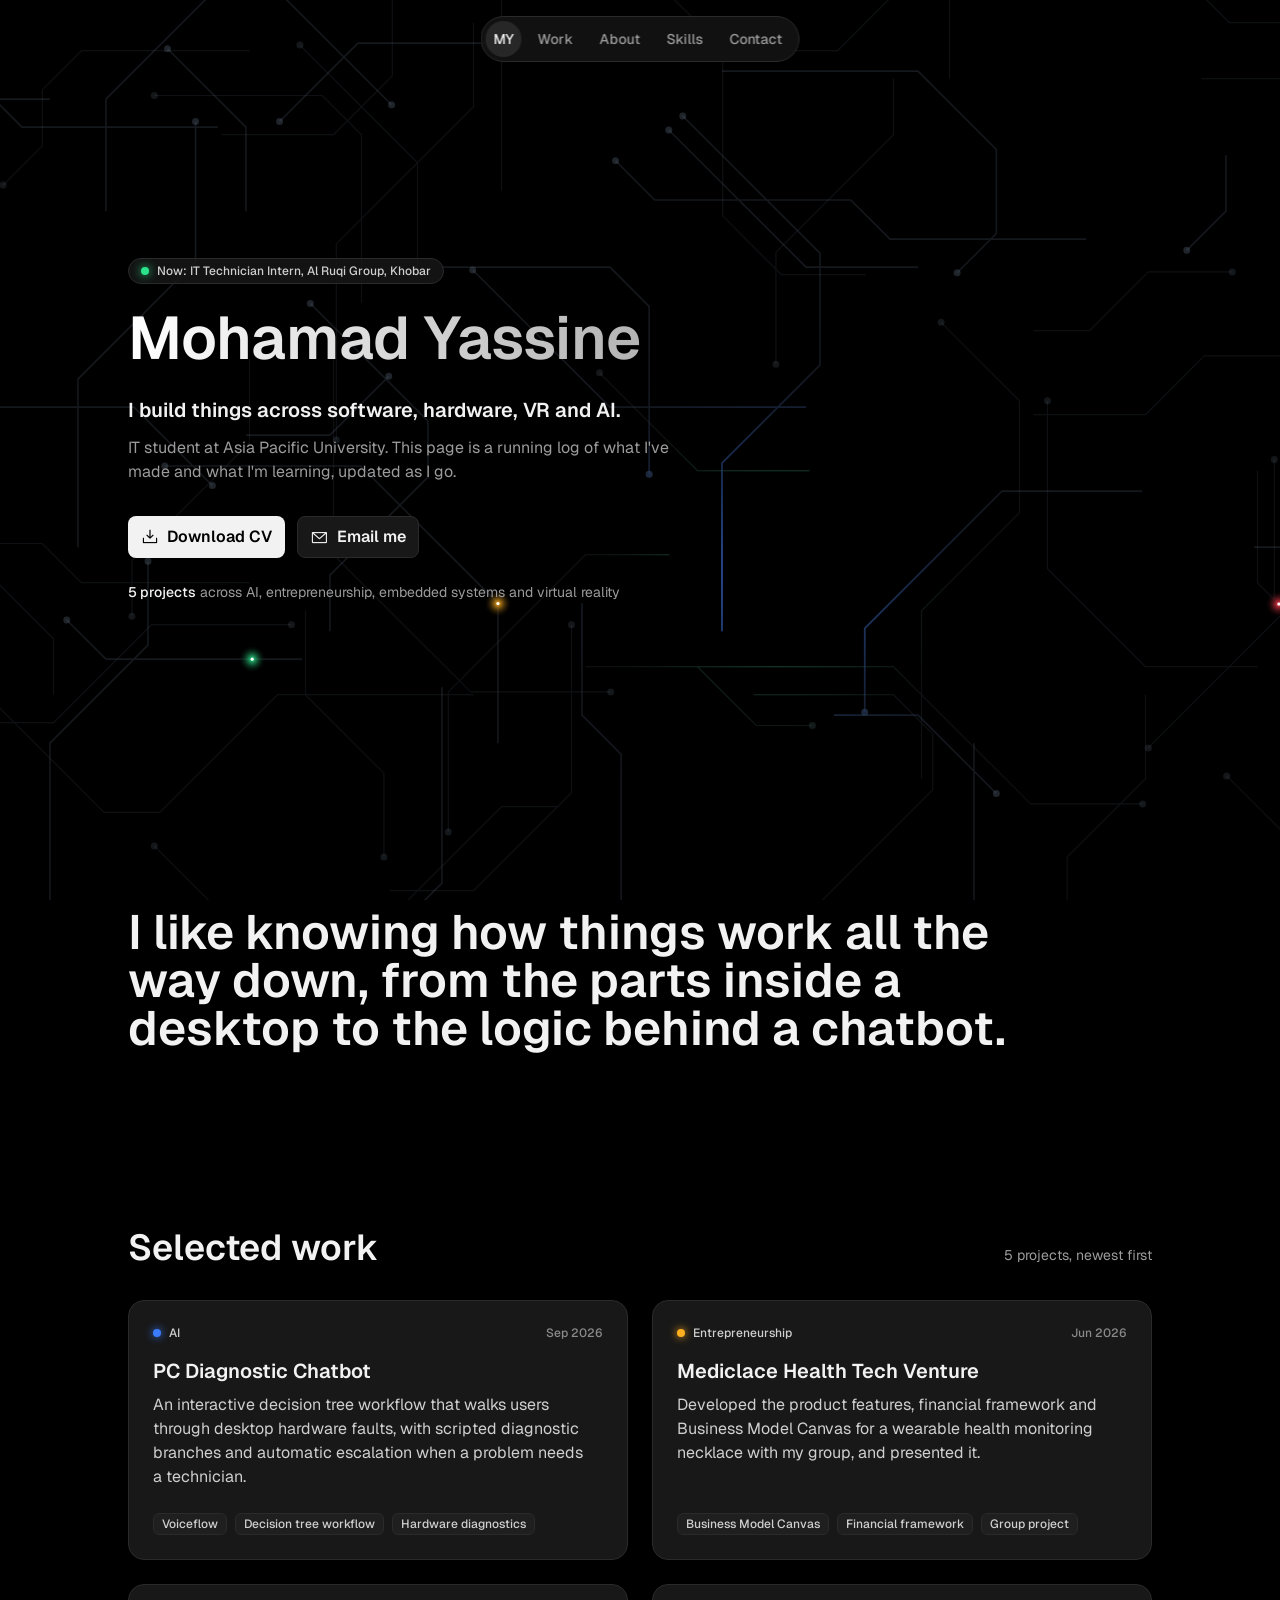
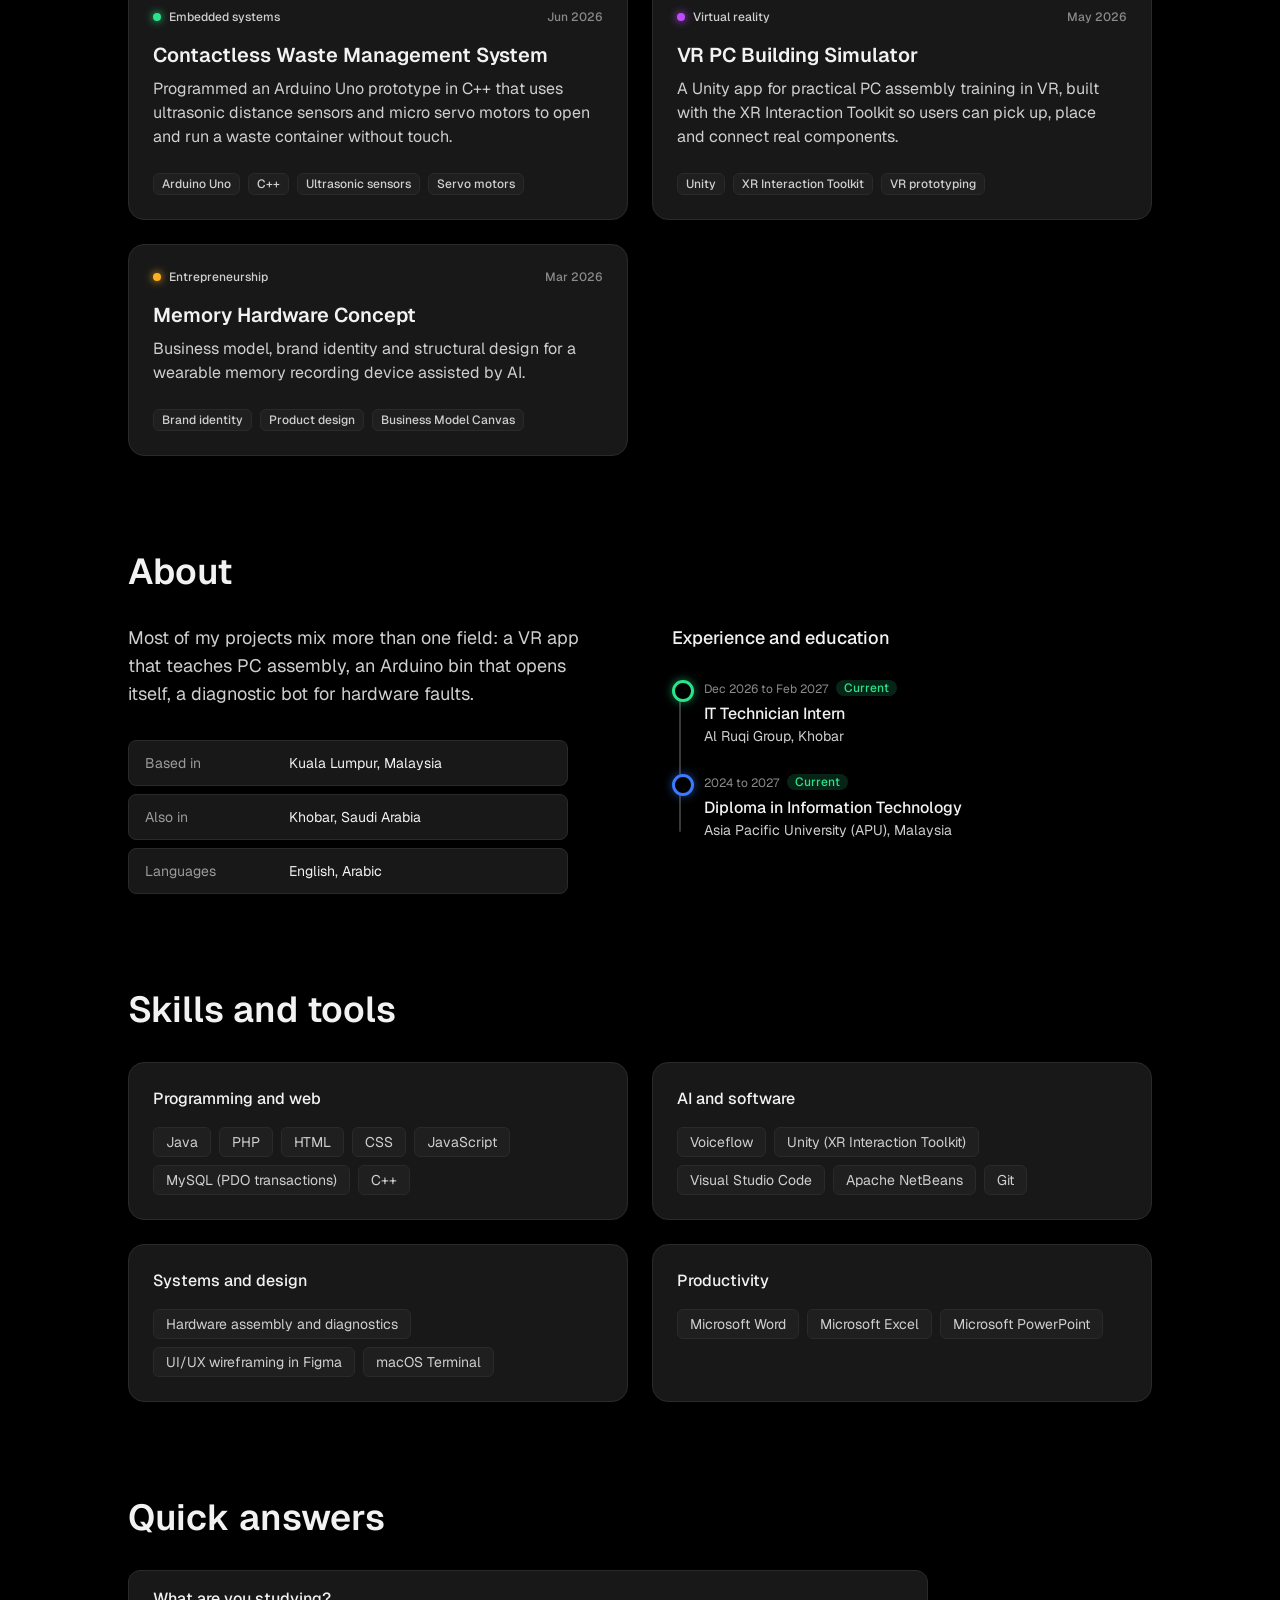
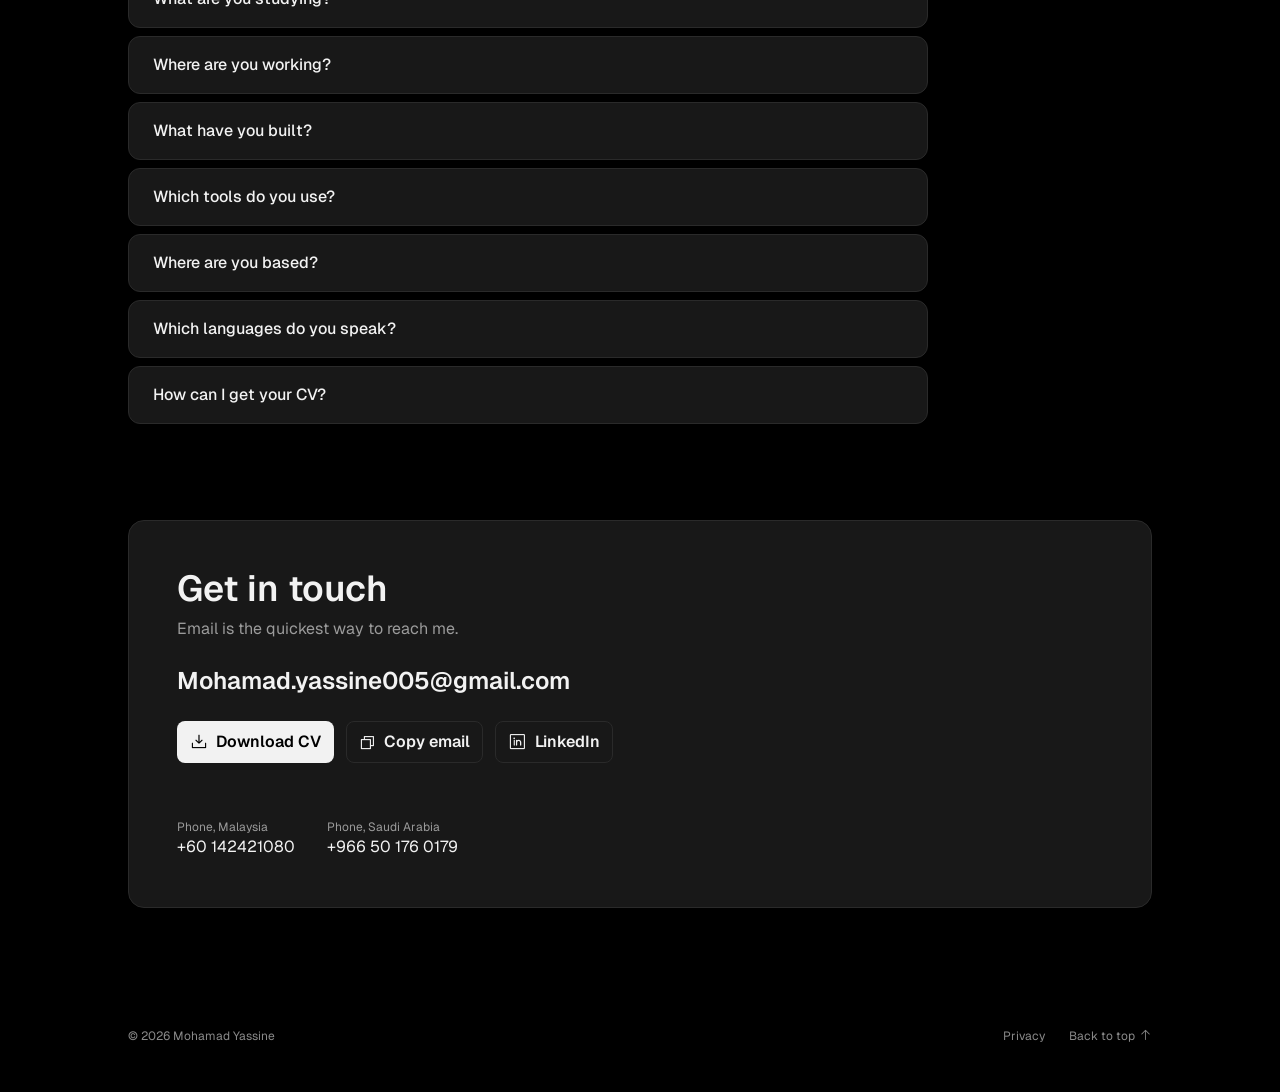
==== commit 9f3e9999: "simpler" ====
--- a/index.html
+++ b/index.html
@@ -4,11 +4,11 @@
   <meta charset="utf-8" />
   <meta name="viewport" content="width=device-width, initial-scale=1, viewport-fit=cover" />
   <title>Mohamad Yassine: IT projects in AI, VR, hardware and embedded systems</title>
-  <meta name="description" content="Portfolio of Mohamad Yassine, an IT student at Asia Pacific University. Explore his projects as parts on a working motherboard and download his CV." />
+  <meta name="description" content="Portfolio of Mohamad Yassine, an IT student at Asia Pacific University. Projects in AI, VR, embedded systems and hardware, plus experience, skills and CV." />
   <link rel="canonical" href="https://mohamad-yassine.vercel.app/" />
   <meta property="og:type" content="website" />
   <meta property="og:title" content="Mohamad Yassine" />
-  <meta property="og:description" content="Power on the board and inspect each project like a part: AI, VR, embedded systems and more." />
+  <meta property="og:description" content="Projects in AI, VR, embedded systems and hardware. Experience, skills and CV." />
   <meta property="og:url" content="https://mohamad-yassine.vercel.app/" />
   <meta property="og:image" content="https://mohamad-yassine.vercel.app/og.png" />
   <meta property="og:image:width" content="1200" />
@@ -16,179 +16,96 @@
   <meta name="twitter:card" content="summary_large_image" />
   <meta name="twitter:image" content="https://mohamad-yassine.vercel.app/og.png" />
   <meta name="theme-color" content="#000000" />
-  <link rel="icon" href="data:image/svg+xml,%3Csvg xmlns='http://www.w3.org/2000/svg' viewBox='0 0 32 32'%3E%3Crect width='32' height='32' rx='8' fill='%23181818'/%3E%3Ccircle cx='16' cy='16' r='8' fill='none' stroke='%23FF2E4D' stroke-width='3' stroke-dasharray='40 12' transform='rotate(-62 16 16)'/%3E%3Cpath d='M16 7v9' stroke='%23FF2E4D' stroke-width='3' stroke-linecap='round'/%3E%3C/svg%3E" />
+  <link rel="icon" href="data:image/svg+xml,%3Csvg xmlns='http://www.w3.org/2000/svg' viewBox='0 0 32 32'%3E%3Crect width='32' height='32' rx='8' fill='%23181818'/%3E%3Ctext x='16' y='21' text-anchor='middle' font-family='Arial' font-weight='700' font-size='13' fill='%23F2F2F2'%3EMY%3C/text%3E%3C/svg%3E" />
   <link rel="preconnect" href="https://fonts.googleapis.com" />
   <link rel="preconnect" href="https://fonts.gstatic.com" crossorigin />
-  <link href="https://fonts.googleapis.com/css2?family=Geist:wght@400;500;600;700&family=Geist+Mono:wght@400;500;600&display=swap" rel="stylesheet" />
+  <link href="https://fonts.googleapis.com/css2?family=Geist:wght@400;500;600;700&display=swap" rel="stylesheet" />
   <link rel="stylesheet" href="icons/phosphor.css" />
   <link rel="stylesheet" href="styles.css" />
 </head>
-<body class="intro-on">
-  <a class="skip" href="#main">Skip to content</a>
-
-  <!-- Intro: hold the power button -->
-  <div class="intro" id="intro" role="dialog" aria-modal="true" aria-label="Intro">
-    <div class="intro-inner">
-      <p class="intro-name caption-3" data-bind="name"></p>
-      <button class="big-power" id="big-power" type="button" aria-describedby="intro-hint">
-        <svg viewBox="0 0 120 120" aria-hidden="true">
-          <circle class="track" cx="60" cy="60" r="54" />
-          <circle class="fill" cx="60" cy="60" r="54" pathLength="100" />
-        </svg>
-        <i class="ph ph-power" aria-hidden="true"></i>
-        <span class="sr">Power on</span>
-      </button>
-      <p class="intro-hint body-6" id="intro-hint">Press and hold to power on</p>
-    </div>
-    <button class="intro-skip body-6" id="intro-skip" type="button">Skip intro</button>
-  </div>
+<body>
+  <canvas class="bg" id="bg" aria-hidden="true"></canvas>
+  <a class="skip button-sm" href="#main">Skip to content</a>
 
   <nav class="nav" aria-label="Main">
+    <a class="logo title-4" href="#top" aria-label="Back to top" data-bind="initials"></a>
     <ul>
-      <li><a class="title-4" href="#top" data-nav="top">Board</a></li>
       <li><a class="title-4" href="#work" data-nav="work">Work</a></li>
-      <li><a class="title-4" href="#setup" data-nav="setup">Setup</a></li>
-      <li><a class="title-4" href="#faq" data-nav="faq">Questions</a></li>
+      <li><a class="title-4" href="#about" data-nav="about">About</a></li>
+      <li><a class="title-4" href="#skills" data-nav="skills">Skills</a></li>
+      <li><a class="title-4" href="#contact" data-nav="contact">Contact</a></li>
     </ul>
   </nav>
 
   <main id="main">
-    <section class="bench" id="top" aria-labelledby="name-h">
-      <header class="id">
-        <h1 class="heading-1 hero-h" id="name-h" data-bind="name"></h1>
-        <p class="sub title-1" data-bind="headline"></p>
-        <div class="cta-row">
-          <a class="btn btn-primary button-md cv-link" target="_blank" rel="noopener"><i class="ph ph-download-simple" aria-hidden="true"></i>Download CV</a>
-          <a class="btn btn-quiet button-md mail-link"><i class="ph ph-envelope-simple" aria-hidden="true"></i>Email me</a>
-        </div>
-        <p class="proof caption-2" id="proof"></p>
-      </header>
-
-      <div class="board-wrap" id="board-wrap">
-        <svg class="board" id="board" viewBox="-40 -14 680 792" role="img" aria-labelledby="board-title">
-          <title id="board-title">A motherboard. Each installed part is one of my projects.</title>
-        </svg>
-        <p class="board-hint caption-5"><span class="hint-mouse">Hover the board to probe it. Click any part to inspect that project.</span><span class="hint-touch">Tap any part on the board to inspect that project.</span></p>
+    <header class="hero" id="top">
+      <p class="now caption-4" id="now" hidden></p>
+      <h1 class="heading-1 hero-h" data-bind="name"></h1>
+      <p class="sub heading-6" data-bind="headline"></p>
+      <p class="lead body-3" data-bind="intro"></p>
+      <div class="cta-row">
+        <a class="btn btn-primary button-md cv-link" target="_blank" rel="noopener"><i class="ph ph-download-simple" aria-hidden="true"></i>Download CV</a>
+        <a class="btn btn-quiet button-md mail-link"><i class="ph ph-envelope-simple" aria-hidden="true"></i>Email me</a>
       </div>
-
-      <div class="status" aria-label="System status">
-        <div class="leds caption-5" aria-hidden="true">
-          <span data-led="cpu">CPU</span><span data-led="dram">DRAM</span><span data-led="vga">VGA</span><span data-led="boot">BOOT</span>
-        </div>
-        <div class="post" aria-hidden="true"><span class="ghost">88</span><span class="code" id="post-code">--</span></div>
-        <dl class="sensors">
-          <div><dt class="caption-5">CPU</dt><dd class="body-6"><span id="temp">--</span> °C</dd></div>
-          <div><dt class="caption-5">GPU fan</dt><dd class="body-6"><span id="rpm">0</span> rpm</dd></div>
-        </dl>
-      </div>
-
-      <section class="inspector" id="inspector" aria-live="polite" aria-label="Part inspector"></section>
-
-      <div class="controls">
-        <div class="modes" role="group" aria-label="Board views">
-          <button type="button" class="btn btn-quiet button-sm mode" id="mode-explode" aria-pressed="false">Exploded view</button>
-          <button type="button" class="btn btn-quiet button-sm mode" id="mode-xray" aria-pressed="false">Trace view</button>
-          <a class="btn btn-quiet button-sm" href="#setup" id="setup-link">Enter setup <kbd>DEL</kbd></a>
-        </div>
-        <div class="parts-list">
-          <h2 class="caption-4">Installed parts</h2>
-          <ul id="parts-list"></ul>
-        </div>
-      </div>
-    </section>
-
-    <section class="explore reveal" aria-labelledby="explore-h">
-      <h2 class="heading-5" id="explore-h">How to explore this page</h2>
-      <ol class="steps">
-        <li><span class="n caption-3">1</span><div><h3 class="title-2">Power on the board</h3><p class="body-6">Press the red power button. Watch the current reach every part as it boots.</p></div></li>
-        <li><span class="n caption-3">2</span><div><h3 class="title-2">Inspect a part</h3><p class="body-6">Every installed part is a project. Click one to read what it is and how I built it.</p></div></li>
-        <li><span class="n caption-3">3</span><div><h3 class="title-2">Enter setup</h3><p class="body-6">Press DEL or scroll down for my background, skills and contact details.</p></div></li>
-      </ol>
-    </section>
+      <p class="proof caption-2" id="proof"></p>
+    </header>
 
     <section class="tagline" aria-label="What drives my work">
       <p class="heading-2 tagline-text" id="tagline"></p>
     </section>
 
-    <section class="work reveal" id="work" aria-labelledby="work-h">
-      <h2 class="heading-3" id="work-h">What I work on</h2>
-      <p class="body-3 work-sub" id="work-sub"></p>
-      <div class="areas" id="areas"></div>
+    <section class="section reveal" id="work" aria-labelledby="work-h">
+      <div class="section-head">
+        <h2 class="heading-3" id="work-h">Selected work</h2>
+        <p class="caption-2 count" id="count"></p>
+      </div>
+      <div class="cards" id="cards"></div>
     </section>
 
-    <section class="uefi reveal" id="setup" aria-labelledby="setup-h">
-      <div class="uefi-frame">
-        <header class="uefi-bar">
-          <h2 class="title-1" id="setup-h">Setup utility</h2>
-          <p class="clock caption-5" id="clock"></p>
-        </header>
-        <div class="uefi-tabs" role="tablist" aria-label="Setup pages">
-          <button class="title-3" role="tab" id="t-main" aria-controls="p-main" aria-selected="true">Main</button>
-          <button class="title-3" role="tab" id="t-boot" aria-controls="p-boot" aria-selected="false" tabindex="-1">Boot</button>
-          <button class="title-3" role="tab" id="t-drivers" aria-controls="p-drivers" aria-selected="false" tabindex="-1">Drivers</button>
-          <button class="title-3" role="tab" id="t-exit" aria-controls="p-exit" aria-selected="false" tabindex="-1">Exit</button>
+    <section class="section reveal" id="about" aria-labelledby="about-h">
+      <h2 class="heading-3" id="about-h">About</h2>
+      <div class="about-grid">
+        <div>
+          <p class="body-3 about-text" data-bind="about"></p>
+          <dl class="facts" id="facts"></dl>
         </div>
-        <div class="uefi-body">
-          <div class="uefi-pages">
-            <div class="page" role="tabpanel" id="p-main" aria-labelledby="t-main"></div>
-            <div class="page" role="tabpanel" id="p-boot" aria-labelledby="t-boot" hidden></div>
-            <div class="page" role="tabpanel" id="p-drivers" aria-labelledby="t-drivers" hidden></div>
-            <div class="page" role="tabpanel" id="p-exit" aria-labelledby="t-exit" hidden></div>
-          </div>
-          <aside class="uefi-help" id="uefi-help" aria-live="polite"></aside>
+        <div>
+          <h3 class="title-2 block-h">Experience and education</h3>
+          <ol class="timeline" id="timeline"></ol>
         </div>
-        <footer class="uefi-keys caption-5" aria-hidden="true">
-          <span><kbd>←</kbd><kbd>→</kbd> Select screen</span>
-          <span><kbd>Tab</kbd> Select item</span>
-          <span><kbd>Enter</kbd> Select</span>
-          <span><kbd>F10</kbd> Save and reboot</span>
-        </footer>
       </div>
     </section>
 
-    <section class="faq reveal" id="faq" aria-labelledby="faq-h">
-      <h2 class="heading-3" id="faq-h">Questions people ask</h2>
+    <section class="section reveal" id="skills" aria-labelledby="skills-h">
+      <h2 class="heading-3" id="skills-h">Skills and tools</h2>
+      <div class="skills" id="skill-groups"></div>
+    </section>
+
+    <section class="section reveal" id="faq" aria-labelledby="faq-h">
+      <h2 class="heading-3" id="faq-h">Quick answers</h2>
       <div class="faq-list" id="faq-list"></div>
     </section>
 
-    <section class="final reveal" aria-labelledby="final-h">
-      <h2 class="heading-3" id="final-h">Want the full picture?</h2>
-      <p class="body-3">My CV has everything on this board in one page.</p>
-      <div class="cta-row">
-        <a class="btn btn-primary button-md cv-link" target="_blank" rel="noopener"><i class="ph ph-download-simple" aria-hidden="true"></i>Download CV</a>
-        <a class="btn btn-quiet button-md mail-link"><i class="ph ph-envelope-simple" aria-hidden="true"></i>Email me</a>
+    <section class="section contact reveal" id="contact" aria-labelledby="contact-h">
+      <div class="contact-card">
+        <h2 class="heading-3" id="contact-h">Get in touch</h2>
+        <p class="body-3 contact-sub">Email is the quickest way to reach me.</p>
+        <p class="mail heading-5"><a class="mail-link" id="mail-big"></a></p>
+        <div class="cta-row">
+          <a class="btn btn-primary button-md cv-link" target="_blank" rel="noopener"><i class="ph ph-download-simple" aria-hidden="true"></i>Download CV</a>
+          <button type="button" class="btn btn-quiet button-md" id="copy-email"><i class="ph ph-copy" aria-hidden="true"></i>Copy email</button>
+          <a class="btn btn-quiet button-md" id="li-link" target="_blank" rel="noopener"><i class="ph ph-linkedin-logo" aria-hidden="true"></i>LinkedIn</a>
+        </div>
+        <p class="copy-status caption-2" id="copy-status" role="status" aria-live="polite"></p>
+        <ul class="phones" id="phones"></ul>
       </div>
-      <p class="body-6 done-line">Done looking around? <button type="button" class="linklike" id="shutdown-btn">Shut down the board</button></p>
     </section>
   </main>
 
-  <div class="shutdown" id="shutdown" role="dialog" aria-modal="true" aria-labelledby="shutdown-h" hidden>
-    <div class="shutdown-inner">
-      <span class="dot" aria-hidden="true"></span>
-      <h2 class="heading-3" id="shutdown-h">Thanks for stopping by</h2>
-      <p class="body-3">The board is off. It's safe to close this tab, or power it back on.</p>
-      <div class="cta-row">
-        <button type="button" class="btn btn-primary button-md" id="power-again"><i class="ph ph-power" aria-hidden="true"></i>Power on again</button>
-        <a class="btn btn-quiet button-md cv-link" target="_blank" rel="noopener"><i class="ph ph-download-simple" aria-hidden="true"></i>Download CV</a>
-      </div>
-    </div>
-  </div>
-
   <footer class="foot caption-5">
     <span id="year"></span>
-    <span class="foot-links"><a href="privacy.html">Privacy</a><a href="#top">Back to the board <i class="ph ph-arrow-up" aria-hidden="true"></i></a></span>
+    <span class="foot-links"><a href="privacy.html">Privacy</a><a href="#top">Back to top <i class="ph ph-arrow-up" aria-hidden="true"></i></a></span>
   </footer>
-
-  <div class="probe caption-5" id="probe" aria-hidden="true"></div>
-
-  <div class="audio-dock" role="group" aria-label="Sound settings">
-    <button class="toggle body-5" id="sound-toggle" type="button" aria-pressed="true">
-      <i class="ph ph-speaker-high" aria-hidden="true"></i>
-      <span class="label">Sounds</span>
-      <span class="switch" aria-hidden="true"></span>
-      <span class="state caption-5">On</span>
-    </button>
-  </div>
 
   <script type="application/ld+json" id="faq-schema"></script>
   <script src="content.js"></script>
--- a/styles.css
+++ b/styles.css
@@ -2,34 +2,26 @@
    TOKENS
    ========================================================= */
 :root {
-  /* backgrounds (flat, approved dark palette only) */
   --bg: #000000;
   --bg-1: #181818;
   --bg-2: #1F1F1F;
   --bg-3: #272727;
   --bg-4: #313131;
-  --bg-warm: #131209;
 
   --ink: #F2F2F2;
+  --body: #CFCFCF;
   --muted: #9B9B9B;
   --dim: #8A8A8A;
   --stroke: #2A2A2A;
   --stroke-2: #3A3A3A;
-
-  --red: #FF2E4D;
-  --green: #26F07C;
-  --blue: #2F7BFF;
-
-  /* spacing */
+  --accent: #3A7BFF;
+  --green: #2BE38A;
+
   --s-25: 2px; --s-50: 4px; --s-75: 8px; --s-100: 12px; --s-200: 16px; --s-300: 24px;
   --s-400: 32px; --s-500: 40px; --s-600: 48px; --s-700: 64px; --s-800: 80px; --s-900: 96px;
-
-  /* radius (Tailwind) */
-  --r-sm: 2px; --r: 4px; --r-md: 6px; --r-lg: 8px; --r-xl: 12px; --r-2xl: 16px; --r-3xl: 24px; --r-full: 9999px;
+  --r: 4px; --r-md: 6px; --r-lg: 8px; --r-xl: 12px; --r-2xl: 16px; --r-full: 9999px;
 
   --font: "Geist", system-ui, sans-serif;
-  --mono: "Geist Mono", ui-monospace, monospace;
-
   --ease: cubic-bezier(0.22, 1, 0.36, 1);
   --t-move: 500ms;
   --t-fade: 300ms;
@@ -41,27 +33,19 @@
 .heading-1 { font-size: 3.75rem; line-height: 1; font-weight: 600; }
 .heading-2 { font-size: 3rem; line-height: 1; font-weight: 600; }
 .heading-3 { font-size: 2.25rem; line-height: 2.5rem; font-weight: 600; }
-.heading-4 { font-size: 1.875rem; line-height: 2.25rem; font-weight: 600; }
 .heading-5 { font-size: 1.5rem; line-height: 2rem; font-weight: 600; }
 .heading-6 { font-size: 1.25rem; line-height: 1.75rem; font-weight: 600; }
 .title-1 { font-size: 1.25rem; line-height: 1.75rem; font-weight: 500; }
 .title-2 { font-size: 1.125rem; line-height: 1.75rem; font-weight: 500; }
 .title-3 { font-size: 1rem; line-height: 1.5rem; font-weight: 500; }
 .title-4 { font-size: .875rem; line-height: 1.25rem; font-weight: 500; }
-.title-5 { font-size: .75rem; line-height: 1rem; font-weight: 500; }
-.body-1 { font-size: 1rem; line-height: 1.5rem; font-weight: 600; }
 .body-2 { font-size: 1rem; line-height: 1.5rem; font-weight: 500; }
 .body-3 { font-size: 1rem; line-height: 1.5rem; font-weight: 400; }
-.body-4 { font-size: .875rem; line-height: 1.25rem; font-weight: 600; }
 .body-5 { font-size: .875rem; line-height: 1.25rem; font-weight: 500; }
 .body-6 { font-size: .875rem; line-height: 1.25rem; font-weight: 400; }
-.button-lg { font-size: 1.125rem; line-height: 1.75rem; font-weight: 600; }
 .button-md { font-size: 1rem; line-height: 1.5rem; font-weight: 600; }
 .button-sm { font-size: .875rem; line-height: 1.25rem; font-weight: 600; }
-.button-xsm { font-size: .75rem; line-height: 1rem; font-weight: 600; }
-.caption-1 { font-size: .875rem; line-height: 1.25rem; font-weight: 500; }
 .caption-2 { font-size: .875rem; line-height: 1.25rem; font-weight: 400; }
-.caption-3 { font-size: .75rem; line-height: 1rem; font-weight: 600; }
 .caption-4 { font-size: .75rem; line-height: 1rem; font-weight: 500; }
 .caption-5 { font-size: .75rem; line-height: 1rem; font-weight: 400; }
 h1, h2, h3 { text-wrap: balance; }
@@ -71,573 +55,243 @@
    BASE
    ========================================================= */
 * { box-sizing: border-box; }
-html { scroll-behavior: smooth; scroll-padding-top: var(--s-800); background: var(--bg); }
-body {
-  margin: 0;
-  background: var(--bg);
-  color: var(--ink);
-  font-family: var(--font);
-  font-size: 1rem; line-height: 1.5rem;
-  -webkit-font-smoothing: antialiased;
-}
-body.intro-on { overflow: hidden; }
-h1, h2, h3, p, ul, ol, dl, dd, pre { margin: 0; }
+html { scroll-behavior: smooth; scroll-padding-top: var(--s-900); background: var(--bg); }
+body { margin: 0; background: var(--bg); color: var(--ink); font-family: var(--font); font-size: 1rem; line-height: 1.5rem; -webkit-font-smoothing: antialiased; }
+h1, h2, h3, p, ul, ol, dl, dd { margin: 0; }
 ul, ol { padding: 0; list-style: none; }
 a { color: inherit; }
 button { font-family: inherit; color: inherit; }
-::selection { background: var(--red); color: #fff; }
-:focus-visible { outline: 2px solid var(--green); outline-offset: var(--s-25); border-radius: var(--r); }
-.sr { position: absolute; width: 1px; height: 1px; overflow: hidden; clip: rect(0 0 0 0); white-space: nowrap; }
-.skip { position: absolute; left: var(--s-200); top: -64px; z-index: 100; background: var(--ink); color: var(--bg); padding: var(--s-75) var(--s-100); border-radius: var(--r-lg); font-weight: 600; text-decoration: none; }
+::selection { background: var(--accent); color: #fff; }
+:focus-visible { outline: 2px solid var(--accent); outline-offset: var(--s-25); border-radius: var(--r); }
+.skip { position: absolute; left: var(--s-200); top: -64px; z-index: 100; background: var(--ink); color: var(--bg); padding: var(--s-75) var(--s-100); border-radius: var(--r-lg); text-decoration: none; }
 .skip:focus { top: var(--s-200); }
-kbd {
-  font-family: var(--mono); font-size: .75rem; line-height: 1rem; font-weight: 500;
-  padding: 0 var(--s-50); margin-left: var(--s-50);
-  border: 1px solid var(--stroke-2); border-radius: var(--r);
-  color: var(--muted);
-}
 .ph { font-size: 1.125em; }
 
-/* buttons */
+/* Interactive circuit background */
+.bg { position: fixed; inset: 0; width: 100%; height: 100%; z-index: 0; pointer-events: none; }
+main, .foot { position: relative; z-index: 1; }
+
+/* Buttons */
 .btn {
   display: inline-flex; align-items: center; gap: var(--s-75);
   padding: var(--s-75) var(--s-100);
-  border-radius: var(--r-lg);
-  border: 1px solid transparent;
+  border-radius: var(--r-lg); border: 1px solid transparent;
   text-decoration: none; cursor: pointer;
-  transition: background-color var(--t-fade) var(--ease), border-color var(--t-fade) var(--ease), transform var(--t-fade) var(--ease), box-shadow var(--t-fade) var(--ease);
+  transition: background-color var(--t-fade) var(--ease), border-color var(--t-fade) var(--ease), transform var(--t-fade) var(--ease);
 }
 .btn:hover { transform: translateY(-1px); }
 .btn:active { transform: scale(.98); }
-.btn-primary { background: var(--red); color: #fff; }
-.btn-primary:hover { background: #FF4A64; box-shadow: 0 0 24px -6px var(--red); }
+.btn-primary { background: var(--ink); color: var(--bg); }
+.btn-primary:hover { background: #FFFFFF; }
 .btn-quiet { background: var(--bg-1); border-color: var(--stroke); color: var(--ink); }
 .btn-quiet:hover { background: var(--bg-2); border-color: var(--stroke-2); }
-.mode[aria-pressed="true"] { border-color: var(--green); color: var(--green); box-shadow: 0 0 16px -6px var(--green); }
-
-/* =========================================================
-   INTRO
-   ========================================================= */
-.intro {
-  position: fixed; inset: 0; z-index: 60;
-  display: grid; place-items: center;
-  background: var(--bg);
-  transition: opacity var(--t-move) var(--ease), transform var(--t-move) var(--ease);
-}
-.intro.leaving { opacity: 0; transform: scale(2.4); pointer-events: none; }
-.intro-inner { display: grid; justify-items: center; gap: var(--s-300); text-align: center; padding: var(--s-300); }
-.intro-name { letter-spacing: .3em; text-transform: uppercase; color: var(--dim); animation: rise 800ms var(--ease) 200ms both; }
-.big-power {
-  position: relative;
-  width: 192px; aspect-ratio: 1;
-  border: 0; border-radius: var(--r-full);
-  background: var(--bg-1);
-  box-shadow: inset 0 -12px 24px rgba(0,0,0,.6), 0 32px 64px -24px #000;
-  cursor: pointer;
-  touch-action: none;
-  -webkit-tap-highlight-color: transparent;
-  animation: rise 800ms var(--ease) 400ms both;
-  transition: transform var(--t-fade) var(--ease);
-}
-.big-power:active, .big-power.holding { transform: scale(.98); }
-.big-power svg { position: absolute; inset: 0; width: 100%; height: 100%; }
-.big-power .track { fill: none; stroke: var(--bg-3); stroke-width: 3; }
-.big-power .fill {
-  fill: none; stroke: var(--red); stroke-width: 3.5; stroke-linecap: round;
-  stroke-dasharray: 100; stroke-dashoffset: 100;
-  transform: rotate(-90deg); transform-origin: 60px 60px;
-  filter: drop-shadow(0 0 6px var(--red));
-}
-.big-power.holding .fill { stroke-dashoffset: 0; transition: stroke-dashoffset 900ms var(--ease); }
-.big-power .ph-power {
-  position: absolute; inset: 0; display: grid; place-items: center;
-  font-size: 4.5rem; color: var(--red);
-  text-shadow: 0 0 24px rgba(255,46,77,.7);
-  animation: breathe 2.6s var(--ease) infinite;
-}
-.intro-hint { color: var(--muted); animation: rise 800ms var(--ease) 700ms both; }
-.intro-skip {
-  position: absolute; bottom: var(--s-300); right: var(--s-300);
-  background: none; border: 0; color: var(--dim); cursor: pointer;
-  text-decoration: underline; text-underline-offset: 4px;
-  transition: color var(--t-fade) var(--ease);
-}
-.intro-skip:hover { color: var(--ink); }
-@keyframes breathe { 50% { opacity: .45; } }
-@keyframes rise { from { opacity: 0; transform: translateY(var(--s-300)); } to { opacity: 1; transform: none; } }
-
-/* =========================================================
-   NAV (floating)
+
+/* =========================================================
+   NAV
    ========================================================= */
 .nav {
   position: fixed; top: var(--s-200); left: 50%; z-index: 40;
   transform: translateX(-50%);
+  display: flex; align-items: center; gap: var(--s-50);
   padding: var(--s-50);
   background: rgba(24,24,24,.72);
   backdrop-filter: blur(16px) saturate(1.3); -webkit-backdrop-filter: blur(16px) saturate(1.3);
   border: 1px solid var(--stroke);
   border-radius: var(--r-full);
 }
+.logo {
+  display: grid; place-items: center; width: 36px; height: 36px;
+  border-radius: var(--r-full); background: var(--bg-3); text-decoration: none;
+  transition: background-color var(--t-fade) var(--ease);
+}
+.logo:hover { background: var(--bg-4); }
 .nav ul { display: flex; gap: var(--s-25); }
-.nav a {
-  display: block; padding: var(--s-75) var(--s-100);
-  border-radius: var(--r-full);
+.nav ul a {
+  display: block; padding: var(--s-75) var(--s-100); border-radius: var(--r-full);
   text-decoration: none; color: var(--muted);
   transition: color var(--t-fade) var(--ease), background-color var(--t-fade) var(--ease);
 }
-.nav a:hover { color: var(--ink); background: var(--bg-3); }
-.nav a[aria-current="true"] { color: var(--bg); background: var(--ink); }
-
-/* =========================================================
-   BENCH (hero)
-   ========================================================= */
-.bench {
-  display: grid;
-  grid-template-columns: minmax(0, 1.2fr) minmax(320px, .9fr);
-  grid-template-areas:
-    "board id"
-    "board status"
-    "board insp"
-    "board controls";
-  grid-template-rows: auto auto 1fr auto;
-  column-gap: var(--s-700);
-  max-width: 1440px;
-  margin: 0 auto;
-  padding: var(--s-900) var(--s-600) var(--s-600);
-  min-height: 100svh;
-}
-.board-wrap { grid-area: board; grid-row: 1 / span 4; }
-.board {
-  display: block; width: 100%;
-  max-height: calc(100svh - 128px);
-  position: sticky; top: var(--s-800);
-  overflow: visible;
-  user-select: none; -webkit-user-select: none;
-}
-.board-hint { color: var(--dim); margin-top: var(--s-75); text-align: center; }
-.board-hint .hint-touch { display: none; }
-@media (hover: none) { .board-hint .hint-mouse { display: none; } .board-hint .hint-touch { display: inline; } }
-
-.id { grid-area: id; padding-top: var(--s-400); }
+.nav ul a:hover { color: var(--ink); background: var(--bg-3); }
+.nav ul a[aria-current="true"] { color: var(--bg); background: var(--ink); }
+
+/* =========================================================
+   HERO
+   ========================================================= */
+.hero {
+  max-width: 1120px; margin: 0 auto;
+  min-height: 92svh;
+  display: flex; flex-direction: column; justify-content: center;
+  padding: var(--s-900) var(--s-600) var(--s-700);
+}
+.hero > * { animation: rise 800ms var(--ease) both; }
+.hero > :nth-child(2) { animation-delay: 80ms; }
+.hero > :nth-child(3) { animation-delay: 160ms; }
+.hero > :nth-child(4) { animation-delay: 240ms; }
+.hero > :nth-child(5) { animation-delay: 320ms; }
+.hero > :nth-child(6) { animation-delay: 400ms; }
+@keyframes rise { from { opacity: 0; transform: translateY(var(--s-300)); } to { opacity: 1; transform: none; } }
+.now {
+  display: inline-flex; align-items: center; gap: var(--s-75); align-self: flex-start;
+  padding: var(--s-50) var(--s-100); margin-bottom: var(--s-300);
+  border-radius: var(--r-full); background: rgba(24,24,24,.8); border: 1px solid var(--stroke);
+  color: var(--body);
+}
+.now::before { content: ""; width: 8px; height: 8px; border-radius: var(--r-full); background: var(--green); box-shadow: 0 0 10px var(--green); }
 .hero-h {
   max-width: 680px;
   background: linear-gradient(90deg, #FFFFFF, #9B9B9B);
-  -webkit-background-clip: text; background-clip: text;
-  color: transparent;
+  -webkit-background-clip: text; background-clip: text; color: transparent;
   padding-bottom: var(--s-50);
 }
-.sub { margin-top: var(--s-200); max-width: 680px; color: var(--ink); }
-.cta-row { display: flex; flex-wrap: wrap; gap: var(--s-100); margin-top: var(--s-300); }
-.proof { margin-top: var(--s-200); color: var(--muted); }
+.sub { margin-top: var(--s-300); max-width: 680px; }
+.lead { margin-top: var(--s-100); max-width: 560px; color: var(--muted); }
+.cta-row { display: flex; flex-wrap: wrap; gap: var(--s-100); margin-top: var(--s-400); }
+.proof { margin-top: var(--s-300); color: var(--muted); }
 .proof b { color: var(--ink); font-weight: 500; }
 
-.status {
-  grid-area: status;
-  display: flex; flex-wrap: wrap; align-items: center; gap: var(--s-200) var(--s-300);
-  margin-top: var(--s-400);
-  padding: var(--s-200);
-  background: var(--bg-1);
-  border: 1px solid var(--stroke);
-  border-radius: var(--r-xl);
-}
-.leds { display: flex; gap: var(--s-100); font-family: var(--mono); color: var(--dim); }
-.leds span { display: flex; align-items: center; gap: var(--s-50); transition: color var(--t-fade) var(--ease); }
-.leds span::before { content: ""; width: 12px; height: 6px; border-radius: var(--r-sm); background: var(--bg-4); transition: background-color 200ms var(--ease), box-shadow 200ms var(--ease); }
-.leds [data-led="cpu"].on::before { background: var(--red); box-shadow: 0 0 12px var(--red); }
-.leds [data-led="dram"].on::before { background: #FFC93D; box-shadow: 0 0 12px #FFC93D; }
-.leds [data-led="vga"].on::before { background: #fff; box-shadow: 0 0 12px #fff; }
-.leds [data-led="boot"].on::before { background: var(--green); box-shadow: 0 0 12px var(--green); }
-.leds span.on { color: var(--ink); }
-.post {
-  position: relative;
-  font-family: var(--mono); font-weight: 600; font-size: 1.5rem; line-height: 2rem;
-  padding: 0 var(--s-75); border-radius: var(--r-md);
-  background: var(--bg); border: 1px solid #3A1219;
-}
-.post .ghost { color: #24090D; }
-.post .code { position: absolute; left: var(--s-75); top: 0; color: var(--red); text-shadow: 0 0 12px rgba(255,46,77,.8); }
-.sensors { display: flex; gap: var(--s-300); margin-left: auto; font-family: var(--mono); }
-.sensors dt { color: var(--dim); }
-.sensors dd { font-variant-numeric: tabular-nums; }
-
-.inspector { grid-area: insp; padding: var(--s-400) 0 var(--s-300); min-height: 288px; }
-.log { font-family: var(--mono); font-size: .875rem; line-height: 1.5rem; color: var(--muted); white-space: pre-wrap; }
-.log::after { content: "_"; animation: blink 1s steps(1) infinite; color: var(--green); }
-@keyframes blink { 50% { opacity: 0; } }
-.spec { animation: specIn var(--t-move) var(--ease); }
-@keyframes specIn { from { opacity: 0; transform: translateX(var(--s-200)); } to { opacity: 1; transform: none; } }
-.slot-name { font-family: var(--mono); color: var(--c); }
-.spec h2 { margin-top: var(--s-50); }
-.meta { display: flex; gap: var(--s-100); align-items: center; margin-top: var(--s-75); }
-.area { color: var(--c); }
-.area::before { content: ""; display: inline-block; width: 8px; height: 8px; border-radius: var(--r-full); background: var(--c); box-shadow: 0 0 8px var(--c); margin-right: var(--s-75); vertical-align: 1px; }
-.date { color: var(--muted); }
-.shot { display: block; width: 100%; max-height: 256px; object-fit: cover; border-radius: var(--r-xl); margin-top: var(--s-200); border: 1px solid var(--stroke); }
-.summary { margin-top: var(--s-200); color: #CFCFCF; max-width: 56ch; }
-.tags { display: flex; flex-wrap: wrap; gap: var(--s-75); margin-top: var(--s-200); }
-.tags li { padding: var(--s-25) var(--s-75); border-radius: var(--r-md); background: var(--bg-1); border: 1px solid color-mix(in srgb, var(--c) 35%, var(--stroke)); color: #CFCFCF; }
-.open { display: inline-flex; align-items: center; gap: var(--s-50); margin-top: var(--s-200); color: var(--c); text-underline-offset: 4px; }
-.stepper { display: flex; align-items: center; gap: var(--s-100); margin-top: var(--s-300); color: var(--muted); font-family: var(--mono); }
-.stepper .btn:hover { border-color: var(--c); }
-
-.controls { grid-area: controls; display: grid; gap: var(--s-300); }
-.modes { display: flex; flex-wrap: wrap; gap: var(--s-75); }
-.parts-list h2 { color: var(--dim); margin-bottom: var(--s-75); }
-.parts-list ul { display: grid; gap: var(--s-25); }
-.parts-list button, .parts-list .row {
-  width: 100%; display: grid; grid-template-columns: 128px 1fr; gap: var(--s-100); align-items: baseline;
-  padding: var(--s-75) var(--s-100); background: transparent; border: 0; border-radius: var(--r-lg);
-  text-align: left; cursor: pointer;
-  transition: background-color var(--t-fade) var(--ease);
-}
-.parts-list button:hover { background: var(--bg-1); }
-.parts-list button[aria-current="true"] { background: var(--bg-2); }
-.parts-list .sl { font-family: var(--mono); color: var(--dim); }
-.parts-list button[aria-current="true"] .sl, .parts-list button[aria-current="true"] .tt { color: var(--c); }
-
-/* =========================================================
-   BOARD (SVG illustration)
-   ========================================================= */
-.pcb { stroke: #1D232A; stroke-width: 2; }
-.silk { fill: rgba(214,222,230,.5); font-family: var(--font); font-weight: 600; letter-spacing: .06em; }
-.silk[data-c="name"] { fill: rgba(242,242,242,.85); font-weight: 700; letter-spacing: .02em; }
-.silk[data-c="logo"] { fill: rgba(242,242,242,.22); font-weight: 700; }
-.silk-w { fill: #E7F6F6; font-family: var(--font); font-weight: 600; letter-spacing: .05em; }
-.engrave { fill: rgba(25,28,33,.8); font-family: var(--font); font-weight: 700; letter-spacing: .06em; }
-.engrave.light { fill: rgba(214,222,230,.6); }
-.traces path { fill: none; stroke: #182029; stroke-width: 2.2; stroke-linejoin: round; }
-/* Continuous loops (current, fans, RGB) run at a constant speed on purpose */
-.flow { fill: none; stroke-width: 2.6; stroke-linecap: round; stroke: var(--green); stroke-dasharray: 7 93; stroke-dashoffset: 100; opacity: 0; transition: opacity var(--t-fade) var(--ease); filter: url(#glow); }
-.flow[data-g="gpu"], .flow[data-g="io"] { stroke: var(--blue); }
-.flow[data-g="ram"], .flow[data-g="card"] { stroke: var(--red); }
-.flow.hot, .flow.boot, .flow.xr { opacity: 1; animation: current 1.1s linear infinite; animation-delay: var(--d); }
-.flow.boot { animation-duration: .8s; }
-@keyframes current { to { stroke-dashoffset: 0; } }
-.shroud { stroke: #39424D; stroke-width: 1; }
-.hs { stroke: #3A434E; stroke-width: 1; }
-.fin { stroke: #14181D; stroke-width: 2; }
-.cap { fill: #1C2026; stroke: #3B434D; stroke-width: 1.5; }
-.conn { fill: #121519; stroke: #2E353E; stroke-width: 1; }
-.pin { fill: url(#gold); opacity: .8; }
-.socket { fill: #14181D; stroke: #2E353E; stroke-width: 1.5; }
-.arm { stroke: #8C939C; stroke-width: 3; stroke-linecap: round; fill: none; }
-.slot { fill: #121519; stroke: #2B323A; stroke-width: 1; }
-.latch { fill: #2B323A; }
-.chip { fill: #14171B; stroke: #2E353E; }
-.port-metal { fill: url(#ihs); stroke: #5E656E; stroke-width: 1; }
-.port-hole { fill: #0B0D10; }
-.port-hole.blue { fill: #1D4ED8; }
-.port-led { fill: #3A3A3A; }
-.port, .jack, .cmos, .pwr { cursor: pointer; }
-.port { transition: transform var(--t-move) var(--ease); }
-.port:hover, .port:focus-visible { transform: translateX(-6px); }
-.port:hover .port-metal, .port:focus-visible .port-metal { stroke: var(--green); filter: url(#glow); }
-.powered .port-led { fill: #FFB020; animation: blink 1.3s steps(1) infinite; }
-.jack:hover circle:not([fill="#0A0C0F"]) { filter: url(#glow); }
-.cmos:hover > circle:first-child { filter: url(#glow); }
-.rgb, .rgb-outline { fill: none; stroke: #1A1F25; stroke-width: 3; stroke-linecap: round; }
-.rgb-fill { fill: #1A1F25; }
-.powered .rgb, .powered .rgb-outline { animation: rgbStroke 6s linear infinite; animation-delay: calc(var(--i, 0) * -.7s); filter: url(#glow); }
-.powered .rgb-fill { animation: rgbFill 6s linear infinite; animation-delay: calc(var(--i, 0) * -.7s); filter: url(#glow); }
-@keyframes rgbStroke { 0%, 100% { stroke: var(--red); } 33% { stroke: var(--green); } 66% { stroke: var(--blue); } }
-@keyframes rgbFill { 0%, 100% { fill: var(--red); } 33% { fill: var(--green); } 66% { fill: var(--blue); } }
-.qled { fill: #1A1F25; }
-.qled[data-led="cpu"].on { fill: var(--red); filter: url(#glow); }
-.qled[data-led="dram"].on { fill: #FFC93D; filter: url(#glow); }
-.qled[data-led="vga"].on { fill: #fff; filter: url(#glow); }
-.qled[data-led="boot"].on { fill: var(--green); filter: url(#glow); }
-.seg { font-family: var(--mono); font-weight: 600; font-size: 20px; }
-.seg.ghost { fill: #22080C; }
-.seg.code { fill: var(--red); filter: url(#glow); }
-.pwr-btn { fill: #1A0709; stroke: var(--red); stroke-width: 2; transition: fill var(--t-fade) var(--ease); }
-.pwr-icon { fill: none; stroke: var(--red); stroke-width: 2.2; stroke-linecap: round; }
-html:not(.powered) .pwr { animation: breathe 1.8s var(--ease) infinite; }
-.pwr:hover .pwr-btn { fill: #3A0C12; filter: url(#glow); }
-.led-g { fill: #164A2C; }
-.powered .led-g { fill: var(--green); filter: url(#glow); }
-.fan-ring { fill: #0C0F12; stroke: #2C333C; stroke-width: 2; }
-.fan-in { fill: #07090B; }
-.blades { transform-box: fill-box; transform-origin: center; fill: #1E242B; stroke: #2F3741; stroke-width: 1; }
-.cut { fill: none; stroke: #2E3640; stroke-width: 2; }
-.dark { fill: #000; opacity: .55; transition: opacity 1.4s var(--ease); }
-.powered .dark { opacity: 0; }
-.part { cursor: pointer; outline: none; }
-.part .hit { fill: transparent; }
-.part .body { transition: transform var(--t-move) var(--ease); }
-.part .ring { fill: none; stroke: var(--c); stroke-width: 2.5; opacity: 0; stroke-dasharray: 10 6; transition: opacity var(--t-fade) var(--ease), transform var(--t-move) var(--ease); }
-.part:hover .ring, .part:focus-visible .ring, .part.sel .ring { opacity: 1; filter: url(#glow); }
-.part.sel .ring { stroke-dasharray: none; }
-.part:hover .ring { animation: march 1s linear infinite; }
-@keyframes march { to { stroke-dashoffset: -32; } }
-.part.seat .body { animation: seat 600ms var(--ease); }
-@keyframes seat { 0% { transform: translateY(0); } 35% { transform: translateY(-10px); } 70% { transform: translateY(2px); } 100% { transform: translateY(0); } }
-.callout { opacity: 0; transition: opacity var(--t-move) var(--ease); pointer-events: none; }
-.callout path { fill: none; stroke: var(--c); stroke-width: 1.2; }
-.callout text { fill: var(--ink); font-family: var(--font); font-weight: 600; font-size: 11px; paint-order: stroke; stroke: var(--bg); stroke-width: 4px; }
-.exploded .part .body { transform: translate(var(--ex), var(--ey)); filter: url(#lift); }
-.exploded .part .ring { transform: translate(var(--ex), var(--ey)); }
-.exploded .callout { opacity: 1; transition-delay: 300ms; }
-.xray .part .body, .xray .shroud, .xray .hs, .xray .port, .xray .jack { opacity: .22; transition: opacity var(--t-move) var(--ease); }
-.xray .traces path { stroke: #22303D; }
-
-.probe {
-  position: fixed; left: 0; top: 0; z-index: 70; pointer-events: none;
-  font-family: var(--mono);
-  padding: var(--s-50) var(--s-75); border-radius: var(--r-md);
-  background: rgba(24,24,24,.92); border: 1px solid var(--stroke-2); color: var(--ink);
-  max-width: 352px;
-  opacity: 0; transition: opacity 200ms var(--ease);
-}
-.probe::before { content: ""; display: inline-block; width: 6px; height: 6px; border-radius: var(--r-full); background: var(--green); margin-right: var(--s-75); box-shadow: 0 0 6px var(--green); vertical-align: 1px; }
-.probe.show { opacity: 1; }
-
-/* =========================================================
-   SECTIONS BELOW THE BOARD
-   ========================================================= */
-.explore, .work, .faq, .final, .uefi, .tagline {
-  max-width: 1184px; margin: 0 auto;
-  padding: var(--s-900) var(--s-600) 0;
-}
-.reveal { opacity: 0; transform: translateY(var(--s-400)); transition: opacity 700ms var(--ease), transform 700ms var(--ease); }
-.reveal.in { opacity: 1; transform: none; }
-
-.steps { position: relative; display: grid; grid-template-columns: repeat(3, minmax(0, 1fr)); gap: var(--s-300); margin-top: var(--s-300); }
-.steps::before { /* the trace that joins the steps */
-  content: ""; position: absolute; z-index: 0;
-  left: 40px; right: 40px; top: 40px; height: 2px;
-  background: repeating-linear-gradient(90deg, var(--green) 0 8px, transparent 8px 16px);
-  opacity: .55;
-}
-.steps li { position: relative; z-index: 1; }
-.steps li { display: flex; gap: var(--s-200); padding: var(--s-300); background: var(--bg-1); border: 1px solid var(--stroke); border-radius: var(--r-2xl); }
-.steps .n { flex: none; display: grid; place-items: center; width: 32px; height: 32px; border-radius: var(--r-full); background: var(--bg-3); color: var(--ink); }
-.steps p { color: var(--muted); margin-top: var(--s-50); }
-
-.tagline { padding-top: var(--s-900); padding-bottom: var(--s-300); }
+/* =========================================================
+   TAGLINE
+   ========================================================= */
+.tagline { max-width: 1120px; margin: 0 auto; padding: var(--s-800) var(--s-600); }
 .tagline-text { max-width: 880px; }
 .tagline-text .w { opacity: .3; transition: opacity var(--t-move) var(--ease); }
 .tagline-text .w.on { opacity: 1; }
 
-.work-sub { margin-top: var(--s-100); color: var(--muted); max-width: 680px; }
-.areas { display: grid; grid-template-columns: repeat(2, minmax(0, 1fr)); gap: var(--s-300); margin-top: var(--s-400); }
-.area-card {
-  position: relative;
+/* =========================================================
+   SECTIONS
+   ========================================================= */
+.section { max-width: 1120px; margin: 0 auto; padding: var(--s-900) var(--s-600) 0; }
+.section-head { display: flex; justify-content: space-between; align-items: baseline; gap: var(--s-200); flex-wrap: wrap; }
+.count { color: var(--muted); }
+.reveal { opacity: 0; transform: translateY(var(--s-400)); transition: opacity 700ms var(--ease), transform 700ms var(--ease); }
+.reveal.in { opacity: 1; transform: none; }
+
+/* Project cards */
+.cards { display: grid; grid-template-columns: repeat(2, minmax(0, 1fr)); gap: var(--s-300); margin-top: var(--s-400); }
+.card {
+  --mx: 50%; --my: 0%;
+  position: relative; overflow: hidden; isolation: isolate;
+  display: flex; flex-direction: column;
   padding: var(--s-300);
   background: var(--bg-1);
   border: 1px solid var(--stroke);
   border-radius: var(--r-2xl);
-  overflow: hidden;
   transition: border-color var(--t-fade) var(--ease), transform var(--t-move) var(--ease);
 }
-.area-card:hover { border-color: color-mix(in srgb, var(--c) 55%, var(--stroke)); transform: translateY(-2px); }
-.area-card .led { display: block; width: 32px; height: 4px; border-radius: var(--r-full); background: var(--c); box-shadow: 0 0 12px var(--c); }
-.area-card h3 { margin-top: var(--s-200); }
-.area-card .count { color: var(--muted); margin-top: var(--s-25); }
-.area-card ul { display: grid; gap: var(--s-50); margin-top: var(--s-200); }
-.area-card button {
-  display: flex; align-items: center; justify-content: space-between; gap: var(--s-100); width: 100%;
-  padding: var(--s-75) var(--s-100);
-  background: var(--bg-2); border: 1px solid var(--stroke); border-radius: var(--r-lg);
-  text-align: left; cursor: pointer;
-  transition: background-color var(--t-fade) var(--ease), border-color var(--t-fade) var(--ease);
-}
-.area-card button:hover { background: var(--bg-3); border-color: var(--c); }
-.area-card button .ph { color: var(--muted); }
-
-/* UEFI */
-.uefi-frame { background: var(--bg-warm); border: 1px solid #3A1219; border-radius: var(--r-xl); overflow: hidden; }
-.uefi-bar { display: flex; justify-content: space-between; align-items: center; gap: var(--s-200); flex-wrap: wrap; padding: var(--s-200) var(--s-300); background: var(--bg-2); }
-.uefi-bar h2 { color: #fff; }
-.clock { font-family: var(--mono); color: #E2B5BC; font-variant-numeric: tabular-nums; }
-.uefi-tabs { display: flex; gap: var(--s-50); padding: var(--s-75) var(--s-300) 0; background: var(--bg-1); overflow-x: auto; scrollbar-width: none; }
-.uefi-tabs::-webkit-scrollbar { display: none; }
-.uefi-tabs [role="tab"] {
-  flex: none; background: transparent; border: 0; cursor: pointer;
-  padding: var(--s-75) var(--s-200);
-  border-radius: var(--r-lg) var(--r-lg) 0 0;
-  color: var(--dim);
-  transition: color var(--t-fade) var(--ease), background-color var(--t-fade) var(--ease);
-}
-.uefi-tabs [role="tab"]:hover { color: var(--ink); }
-.uefi-tabs [aria-selected="true"] { color: #fff; background: var(--bg-warm); box-shadow: inset 0 2px 0 var(--red); }
-.uefi-body { display: grid; grid-template-columns: 1fr 256px; min-height: 352px; }
-.uefi-pages { padding: var(--s-400) var(--s-300); }
-.uefi-help { padding: var(--s-400) var(--s-300); background: var(--bg-1); color: var(--muted); }
-.uefi-help h3 { color: var(--dim); margin-bottom: var(--s-75); }
-.page h3 { color: #F3C1C8; margin-bottom: var(--s-200); }
-.about { max-width: 56ch; }
-.info { display: grid; gap: var(--s-50); margin-top: var(--s-300); max-width: 544px; font-family: var(--mono); }
-.info div { display: grid; grid-template-columns: 192px 1fr; gap: var(--s-200); padding: var(--s-75) var(--s-100); border-radius: var(--r-lg); background: var(--bg-1); }
-.info dt { color: var(--muted); }
-.boot-list { position: relative; display: grid; gap: var(--s-75); }
-.boot-list::before { content: ""; position: absolute; left: 31px; top: var(--s-300); bottom: var(--s-300); width: 2px; background: #3A1219; }
-.boot-list li { position: relative; }
-.boot-list .num { position: relative; z-index: 1; display: grid; place-items: center; width: 32px; height: 32px; border-radius: var(--r-full); background: var(--bg-warm); border: 1px solid #4A1820; }
-.boot-list li { display: grid; grid-template-columns: 48px 1fr; gap: var(--s-100); padding: var(--s-200); border-radius: var(--r-lg); background: var(--bg-1); transition: background-color var(--t-fade) var(--ease); }
-.boot-list li:hover { background: var(--bg-2); }
-.boot-list .num { font-family: var(--mono); color: var(--red); }
-.boot-list .o { display: block; color: #CFCFCF; }
-.boot-list .when { display: block; font-family: var(--mono); color: var(--dim); margin-top: var(--s-25); }
-.page[id="p-drivers"]:not([hidden]) { display: grid; grid-template-columns: repeat(auto-fit, minmax(224px, 1fr)); gap: var(--s-300) var(--s-400); }
-.drv ul { display: grid; gap: var(--s-50); }
-.drv li { display: flex; justify-content: space-between; gap: var(--s-200); padding: var(--s-50) var(--s-75); border-radius: var(--r-md); background: var(--bg-1); }
-.drv .ok { font-family: var(--mono); color: var(--green); }
-.exit-grid { display: grid; grid-template-columns: 1.6fr 1fr; gap: var(--s-400); }
-.mail a { text-decoration: none; overflow-wrap: anywhere; transition: color var(--t-fade) var(--ease); }
-.mail a:hover { color: var(--red); }
-.exit-actions { display: flex; flex-wrap: wrap; gap: var(--s-75); margin-top: var(--s-200); }
-.copy-status { min-height: 20px; margin-top: var(--s-75); color: var(--green); }
-.copy-status.err { color: #FF8A9B; }
-.phones { display: grid; gap: var(--s-50); margin-top: var(--s-200); font-family: var(--mono); }
-.phones li { display: flex; gap: var(--s-200); }
-.phones span { color: var(--muted); min-width: 128px; }
-.phones a { text-decoration: none; }
-.exit-reboot p { color: var(--muted); margin-bottom: var(--s-200); }
-.uefi-keys { display: flex; flex-wrap: wrap; gap: var(--s-75) var(--s-300); padding: var(--s-100) var(--s-300); background: var(--bg-2); font-family: var(--mono); color: var(--dim); }
-.uefi-keys kbd { margin: 0 var(--s-50) 0 0; }
+.card::before { /* soft light that follows the cursor */
+  content: ""; position: absolute; inset: 0; z-index: -1;
+  background: radial-gradient(360px circle at var(--mx) var(--my), color-mix(in srgb, var(--c) 14%, transparent), transparent 60%);
+  opacity: 0; transition: opacity var(--t-fade) var(--ease);
+}
+.card:hover { border-color: color-mix(in srgb, var(--c) 50%, var(--stroke)); transform: translateY(-2px); }
+.card:hover::before { opacity: 1; }
+.card-top { display: flex; justify-content: space-between; align-items: center; gap: var(--s-200); }
+.area { display: inline-flex; align-items: center; gap: var(--s-75); color: var(--body); }
+.area::before { content: ""; width: 8px; height: 8px; border-radius: var(--r-full); background: var(--c); box-shadow: 0 0 8px var(--c); }
+.date { color: var(--dim); }
+.card h3 { margin-top: var(--s-200); }
+.card .summary { margin-top: var(--s-75); color: var(--body); }
+.shot { display: block; width: 100%; aspect-ratio: 16 / 9; object-fit: cover; border-radius: var(--r-lg); margin-top: var(--s-200); border: 1px solid var(--stroke); }
+.tags { display: flex; flex-wrap: wrap; gap: var(--s-75); margin-top: auto; padding-top: var(--s-300); }
+.tags li { padding: var(--s-25) var(--s-75); border-radius: var(--r-md); background: var(--bg-2); border: 1px solid var(--stroke); color: var(--body); }
+.card-link { display: inline-flex; align-items: center; gap: var(--s-50); margin-top: var(--s-200); color: var(--ink); text-underline-offset: 4px; }
+
+/* About */
+.about-grid { display: grid; grid-template-columns: 1fr 1fr; gap: var(--s-700); margin-top: var(--s-400); }
+.about-text { color: var(--body); max-width: 520px; font-size: 1.125rem; line-height: 1.75rem; }
+.facts { display: grid; gap: var(--s-75); margin-top: var(--s-400); max-width: 440px; }
+.facts div { display: grid; grid-template-columns: 128px 1fr; gap: var(--s-200); padding: var(--s-100) var(--s-200); border-radius: var(--r-lg); background: var(--bg-1); border: 1px solid var(--stroke); }
+.facts dt { color: var(--muted); }
+.block-h { margin-bottom: var(--s-300); }
+.timeline { position: relative; display: grid; gap: var(--s-300); padding-left: var(--s-400); }
+.timeline::before { content: ""; position: absolute; left: 7px; top: var(--s-75); bottom: var(--s-75); width: 2px; border-radius: var(--r-full); background: var(--stroke-2); }
+.timeline li { position: relative; }
+.timeline li::before {
+  content: ""; position: absolute; left: -32px; top: 4px;
+  width: 16px; height: 16px; border-radius: var(--r-full);
+  background: var(--bg); border: 3px solid var(--c, var(--accent));
+  box-shadow: 0 0 10px color-mix(in srgb, var(--c, var(--accent)) 55%, transparent);
+}
+.timeline .when { color: var(--dim); }
+.timeline strong { display: block; margin-top: var(--s-25); }
+.timeline .org { display: block; color: var(--body); }
+.timeline .badge { display: inline-block; margin-left: var(--s-75); padding: 0 var(--s-75); border-radius: var(--r-full); background: color-mix(in srgb, var(--green) 16%, transparent); color: var(--green); vertical-align: 1px; }
+
+/* Skills */
+.skills { display: grid; grid-template-columns: repeat(2, minmax(0, 1fr)); gap: var(--s-300); margin-top: var(--s-400); }
+.skill-group { padding: var(--s-300); background: var(--bg-1); border: 1px solid var(--stroke); border-radius: var(--r-2xl); }
+.skill-group ul { display: flex; flex-wrap: wrap; gap: var(--s-75); margin-top: var(--s-200); }
+.skill-group li { padding: var(--s-50) var(--s-100); border-radius: var(--r-md); background: var(--bg-2); border: 1px solid var(--stroke); color: var(--body); }
 
 /* FAQ */
-.faq-list { display: grid; gap: var(--s-75); margin-top: var(--s-400); max-width: 880px; }
+.faq-list { display: grid; gap: var(--s-75); margin-top: var(--s-400); max-width: 800px; }
 .faq-item { background: var(--bg-1); border: 1px solid var(--stroke); border-radius: var(--r-xl); transition: border-color var(--t-fade) var(--ease); }
 .faq-item[open] { border-color: var(--stroke-2); }
-.faq-item summary {
-  display: flex; justify-content: space-between; align-items: center; gap: var(--s-200);
-  padding: var(--s-200) var(--s-300); cursor: pointer; list-style: none;
-}
+.faq-item summary { display: flex; justify-content: space-between; align-items: center; gap: var(--s-200); padding: var(--s-200) var(--s-300); cursor: pointer; list-style: none; }
 .faq-item summary::-webkit-details-marker { display: none; }
-.faq-item summary .ph { color: var(--muted); transition: transform var(--t-move) var(--ease); }
+.faq-item summary .ph { color: var(--muted); flex: none; transition: transform var(--t-move) var(--ease); }
 .faq-item[open] summary .ph { transform: rotate(45deg); }
-.faq-item .answer { padding: 0 var(--s-300) var(--s-300); color: #CFCFCF; max-width: 64ch; }
+.faq-item .answer { padding: 0 var(--s-300) var(--s-300); color: var(--body); max-width: 64ch; }
 .faq-item .answer a { color: var(--ink); text-underline-offset: 4px; }
 
-/* Final CTA */
-.final { text-align: left; padding-bottom: var(--s-900); }
-.final p { margin-top: var(--s-100); color: var(--muted); }
-
-.foot {
-  display: flex; justify-content: space-between; align-items: center; gap: var(--s-200); flex-wrap: wrap;
-  max-width: 1184px; margin: 0 auto;
-  padding: var(--s-300) var(--s-600) var(--s-900);
-  color: var(--dim);
-}
+/* Contact */
+.contact { padding-bottom: var(--s-900); }
+.contact-card { padding: var(--s-600); background: var(--bg-1); border: 1px solid var(--stroke); border-radius: var(--r-2xl); }
+.contact-sub { margin-top: var(--s-75); color: var(--muted); }
+.mail { margin-top: var(--s-300); }
+.mail a { text-decoration: none; overflow-wrap: anywhere; transition: color var(--t-fade) var(--ease); }
+.mail a:hover { color: var(--accent); }
+.contact .cta-row { margin-top: var(--s-300); }
+.copy-status { min-height: 20px; margin-top: var(--s-100); color: var(--green); }
+.copy-status.err { color: #FF8A9B; }
+.phones { display: flex; flex-wrap: wrap; gap: var(--s-100) var(--s-400); margin-top: var(--s-300); }
+.phones span { display: block; color: var(--muted); }
+.phones a { text-decoration: none; }
+.phones a:hover { color: var(--accent); }
+
+.foot { display: flex; justify-content: space-between; align-items: center; gap: var(--s-200); flex-wrap: wrap; max-width: 1120px; margin: 0 auto; padding: var(--s-300) var(--s-600) var(--s-600); color: var(--dim); }
 .foot-links { display: flex; gap: var(--s-300); }
-.foot a { text-decoration: none; display: inline-flex; align-items: center; gap: var(--s-50); transition: color var(--t-fade) var(--ease); }
+.foot a { display: inline-flex; align-items: center; gap: var(--s-50); text-decoration: none; transition: color var(--t-fade) var(--ease); }
 .foot a:hover { color: var(--ink); }
 
-/* Sound switch */
-.audio-dock {
-  position: fixed; left: var(--s-200); bottom: var(--s-200); z-index: 50;
-  padding: var(--s-50);
-  background: rgba(24,24,24,.88);
-  backdrop-filter: blur(12px); -webkit-backdrop-filter: blur(12px);
-  border: 1px solid var(--stroke); border-radius: var(--r-full);
-}
-.toggle {
-  display: grid; grid-template-columns: auto auto auto 24px; align-items: center; gap: var(--s-75);
-  padding: var(--s-75) var(--s-100); border: 0; border-radius: var(--r-full); background: transparent;
-  cursor: pointer; text-align: left;
-  transition: background-color var(--t-fade) var(--ease);
-}
-.toggle:hover { background: var(--bg-3); }
-.toggle .ph { color: var(--muted); }
-.switch { position: relative; width: 36px; height: 20px; border-radius: var(--r-full); background: var(--bg-4); transition: background-color var(--t-fade) var(--ease), box-shadow var(--t-fade) var(--ease); }
-.switch::after { content: ""; position: absolute; top: 2px; left: 2px; width: 16px; height: 16px; border-radius: var(--r-full); background: #fff; transition: transform var(--t-move) var(--ease); }
-.toggle[aria-pressed="true"] .switch { background: var(--green); box-shadow: 0 0 12px -2px var(--green); }
-.toggle[aria-pressed="true"] .switch::after { transform: translateX(16px); }
-.toggle[aria-pressed="true"] .ph { color: var(--ink); }
-.state { color: var(--muted); }
-
-/* =========================================================
-   SMALL SCREENS
-   ========================================================= */
-@media (max-width: 1100px) {
-  .bench { padding-left: var(--s-300); padding-right: var(--s-300); column-gap: var(--s-400); }
-}
+/* Simple pages (privacy, 404) */
+.simple { position: relative; z-index: 1; max-width: 680px; margin: 0 auto; padding: var(--s-900) var(--s-300); }
+.simple h1 { background: linear-gradient(90deg, #FFFFFF, #9B9B9B); -webkit-background-clip: text; background-clip: text; color: transparent; }
+.simple p { margin-top: var(--s-200); color: var(--body); }
+.simple .cta-row { margin-top: var(--s-400); }
+.code404 { color: var(--accent); }
+
+/* =========================================================
+   SMALL SCREENS AND TOUCH
+   ========================================================= */
 @media (max-width: 900px) {
-  .bench {
-    grid-template-columns: 1fr;
-    grid-template-areas: "id" "board" "status" "insp" "controls";
-    grid-template-rows: auto;
-    padding: var(--s-800) var(--s-200) var(--s-400);
-    min-height: 0;
-  }
-  .board-wrap { grid-row: auto; margin-top: var(--s-300); }
-  .board { position: static; max-height: none; }
-  .id { padding-top: var(--s-300); }
-  .hero-h { font-size: 3rem; line-height: 1; }
-  .sensors { margin-left: 0; }
-  .inspector { min-height: 0; }
-  .explore, .work, .faq, .final, .uefi, .tagline { padding: var(--s-800) var(--s-200) 0; }
-  .final { padding-bottom: var(--s-800); }
-  .steps, .areas { grid-template-columns: 1fr; }
+  .hero, .tagline, .section { padding-left: var(--s-300); padding-right: var(--s-300); }
+  .cards, .about-grid, .skills { grid-template-columns: 1fr; }
+  .about-grid { gap: var(--s-600); }
   .tagline-text { font-size: 1.875rem; line-height: 2.25rem; }
-  .uefi-body { grid-template-columns: 1fr; }
-  .exit-grid { grid-template-columns: 1fr; }
-  .info div { grid-template-columns: 144px 1fr; }
-  .probe { display: none; }
-  .foot { padding: var(--s-300) var(--s-200) var(--s-900); }
-}
-@media (max-width: 480px) {
-  .hero-h { font-size: 2.25rem; line-height: 2.5rem; }
-  .status { gap: var(--s-100) var(--s-200); }
-  .toggle .state { display: none; }
-  .audio-dock { left: auto; right: var(--s-100); bottom: var(--s-100); }
-  .uefi-pages, .uefi-help { padding: var(--s-300) var(--s-200); }
-  .uefi-keys { display: none; }
-  .nav a { padding: var(--s-75); }
-  .parts-list button { grid-template-columns: 96px 1fr; }
-}
-
+  .foot { padding-left: var(--s-300); padding-right: var(--s-300); }
+}
+@media (max-width: 560px) {
+  .hero { padding: var(--s-900) var(--s-200) var(--s-600); min-height: 0; }
+  .hero-h { font-size: 3rem; }
+  .tagline, .section { padding-left: var(--s-200); padding-right: var(--s-200); }
+  .section { padding-top: var(--s-800); }
+  .heading-3 { font-size: 1.875rem; line-height: 2.25rem; }
+  .contact-card { padding: var(--s-300); }
+  .mail.heading-5 { font-size: 1.25rem; line-height: 1.75rem; }
+  .nav ul a { padding: var(--s-75); }
+  .foot { padding: var(--s-300) var(--s-200) var(--s-600); }
+  .facts div { grid-template-columns: 96px 1fr; }
+}
+@media (max-width: 380px) { .logo { display: none; } }
+@media (pointer: coarse) {
+  .btn, .nav ul a, .faq-item summary, .foot a, .skip { min-height: 44px; }
+  .phones a { display: inline-flex; align-items: center; min-height: 44px; }
+  .nav ul a, .logo { display: flex; align-items: center; justify-content: center; }
+  .logo { width: 44px; height: 44px; }
+}
 @media (prefers-reduced-motion: reduce) {
   html { scroll-behavior: auto; }
-  *, *::before, *::after { animation-duration: .01ms !important; animation-iteration-count: 1 !important; transition-property: opacity !important; }
+  *, *::before, *::after { animation-duration: .01ms !important; transition-property: opacity !important; }
   .reveal { transform: none; }
 }
-@media (max-width: 480px) { .mail.heading-5 { font-size: 1.25rem; line-height: 1.75rem; } }
-.area-card .slotlab { display: inline-flex; align-items: center; gap: var(--s-50); color: var(--muted); flex: none; }
-
-/* Simple pages (privacy, 404) */
-.simple { max-width: 680px; margin: 0 auto; padding: var(--s-900) var(--s-300); }
-.simple h1 { background: linear-gradient(90deg, #FFFFFF, #9B9B9B); -webkit-background-clip: text; background-clip: text; color: transparent; }
-.simple p { margin-top: var(--s-200); color: #CFCFCF; }
-.simple .cta-row { margin-top: var(--s-400); }
-.simple .code404 { font-family: var(--mono); color: var(--red); text-shadow: 0 0 12px rgba(255,46,77,.6); }
-.stepper .btn { font-family: var(--font); }
-
-/* Area rows: show they lead to the board */
-.area-card .go { display: inline-flex; align-items: center; gap: var(--s-50); color: var(--muted); flex: none; transition: color var(--t-fade) var(--ease), transform var(--t-fade) var(--ease); }
-.area-card button:hover .go { color: var(--ink); transform: translateY(-2px); }
-
-/* Touch: every target at least 44px, and bigger invisible hit areas on board parts */
-@media (pointer: coarse) {
-  .btn, .nav a, .parts-list button, .area-card button, .toggle, .uefi-tabs [role="tab"], .foot a, .intro-skip, .skip { min-height: 44px; }
-  .nav a { display: flex; align-items: center; }
-  .part .hit { stroke: transparent; stroke-width: 28; }
-}
-@media (max-width: 900px) {
-  .steps::before { left: 39px; right: auto; top: 40px; bottom: 40px; width: 2px; height: auto; background: repeating-linear-gradient(180deg, var(--green) 0 8px, transparent 8px 16px); }
-}
-
-/* Shut down ending */
-.shutdown {
-  position: fixed; inset: 0; z-index: 80;
-  display: grid; place-items: center; text-align: center;
-  background: var(--bg);
-  opacity: 0; pointer-events: none;
-  transition: opacity 700ms var(--ease);
-}
-.shutdown.on { opacity: 1; pointer-events: auto; }
-.shutdown-inner { display: grid; justify-items: center; gap: var(--s-200); padding: var(--s-300); max-width: 680px; }
-.shutdown .dot { width: 8px; height: 8px; border-radius: var(--r-full); background: #FFB020; box-shadow: 0 0 12px #FFB020; animation: breathe 2.4s var(--ease) infinite; }
-.shutdown p { color: var(--muted); }
-.shutdown .cta-row { justify-content: center; margin-top: var(--s-200); }
-.shutdown .heading-3, .shutdown p, .shutdown .cta-row { opacity: 0; transform: translateY(var(--s-300)); transition: opacity 700ms var(--ease), transform 700ms var(--ease); }
-.shutdown.on .heading-3 { opacity: 1; transform: none; transition-delay: 500ms; }
-.shutdown.on p { opacity: 1; transform: none; transition-delay: 650ms; }
-.shutdown.on .cta-row { opacity: 1; transform: none; transition-delay: 800ms; }
-.log .ok { color: var(--green); }
-.done-line { margin-top: var(--s-400); color: var(--muted); }
-.linklike { background: none; border: 0; padding: 0; color: var(--ink); font: inherit; text-decoration: underline; text-underline-offset: 4px; cursor: pointer; transition: color var(--t-fade) var(--ease); }
-.linklike:hover { color: var(--red); }
-@media (pointer: coarse) { .linklike { min-height: 44px; } }
-.shutdown[hidden] { display: none; }
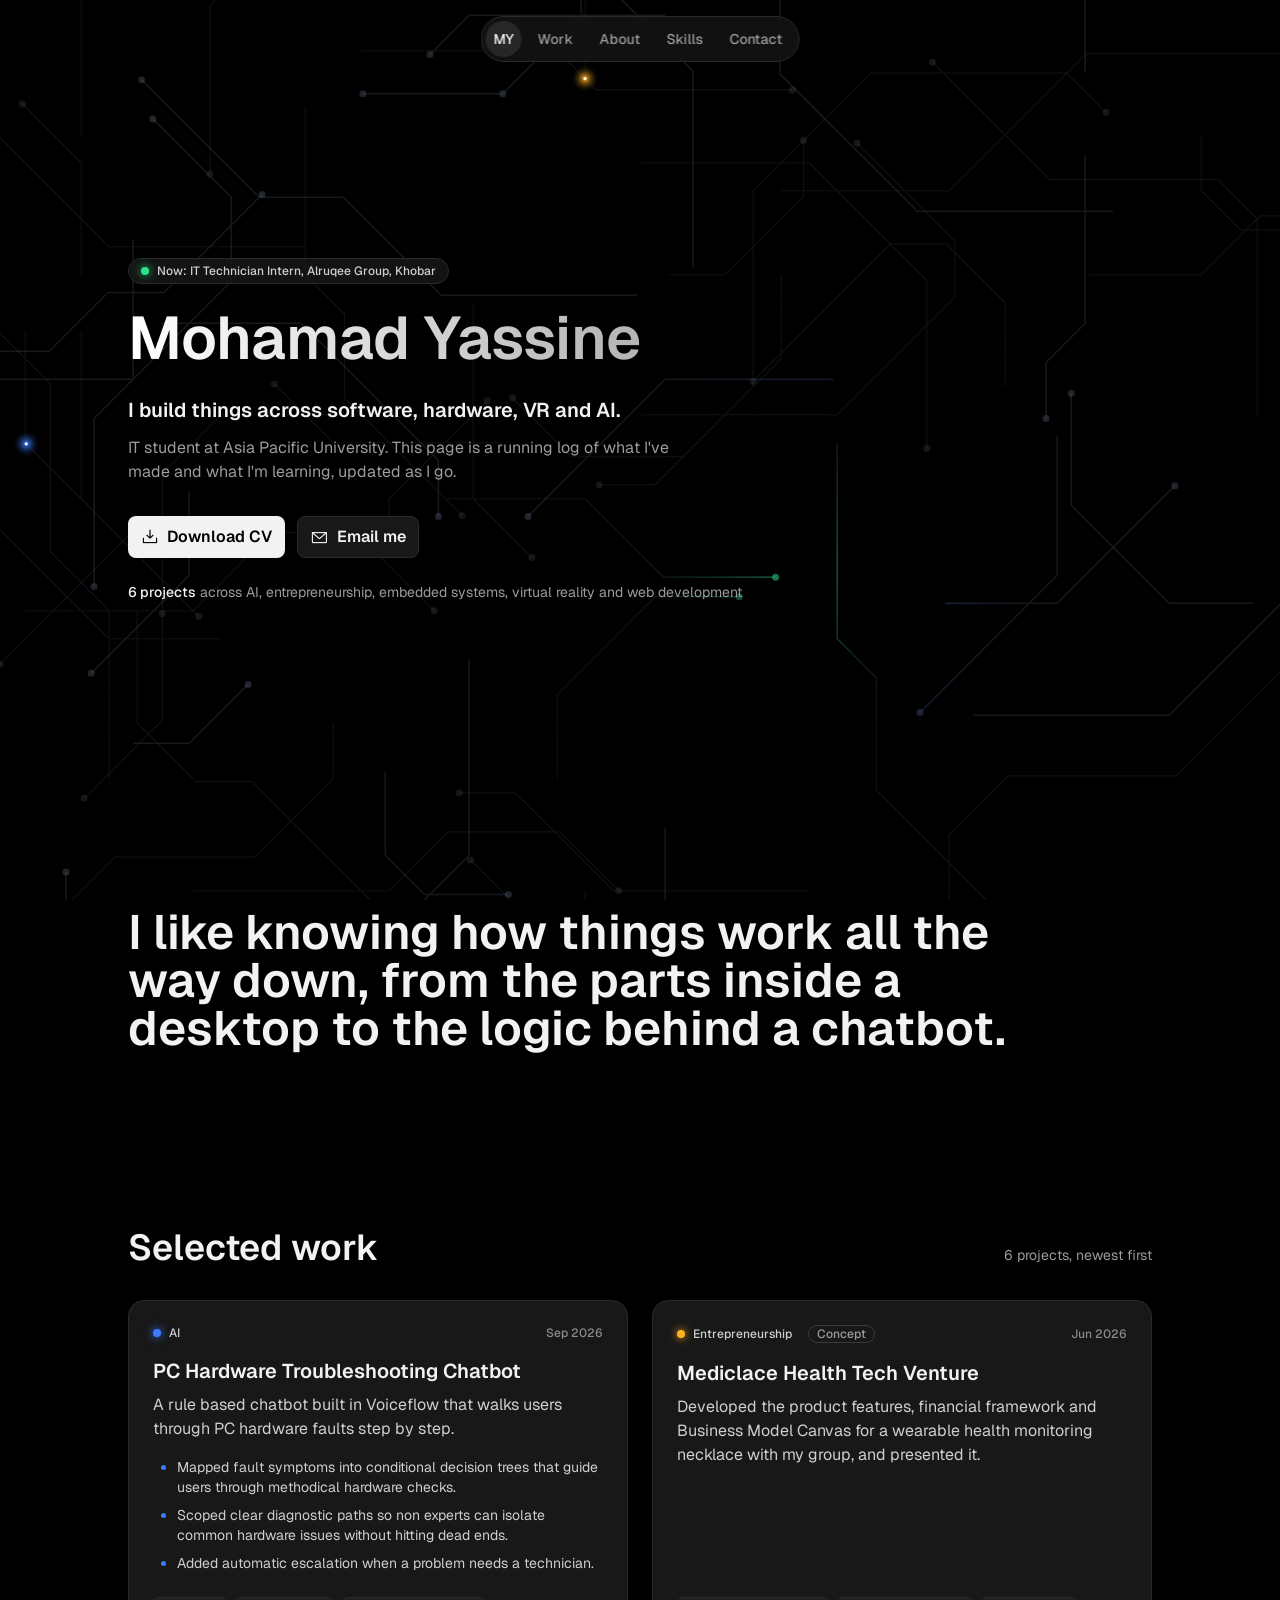
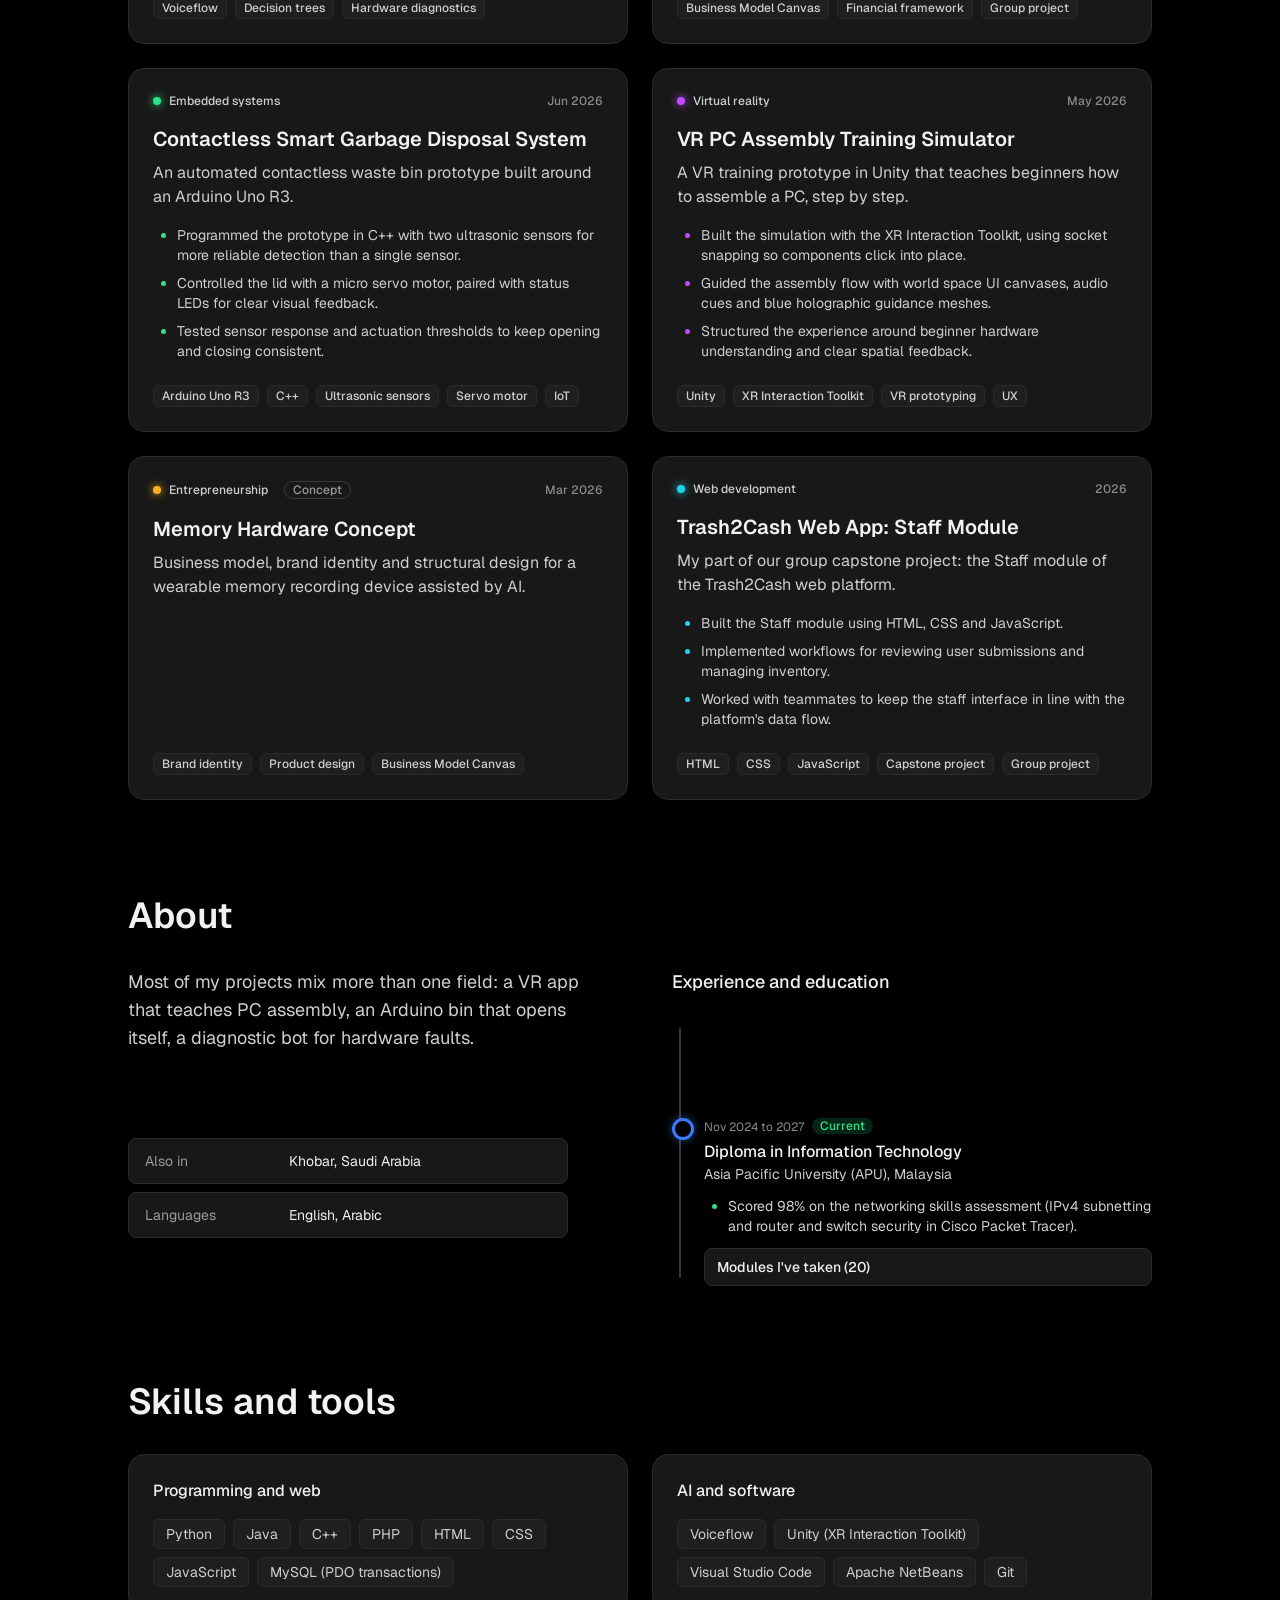
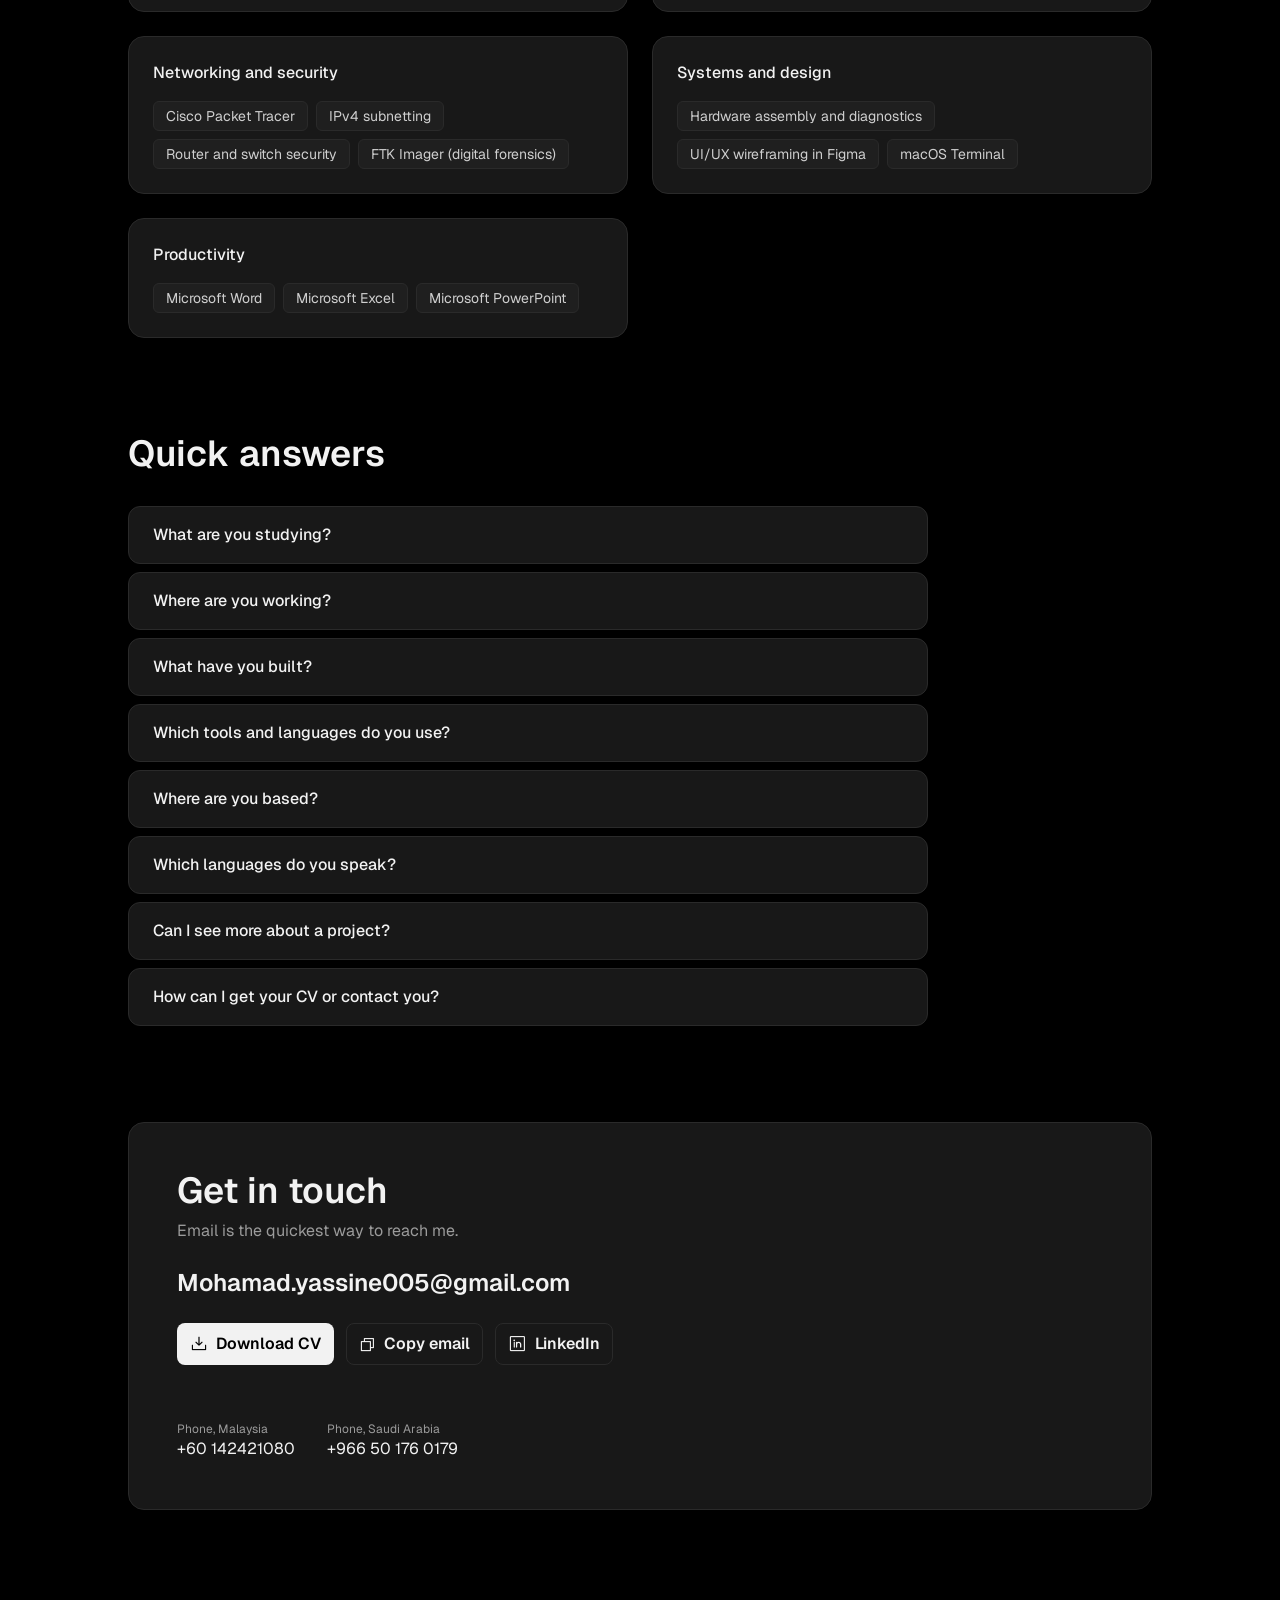
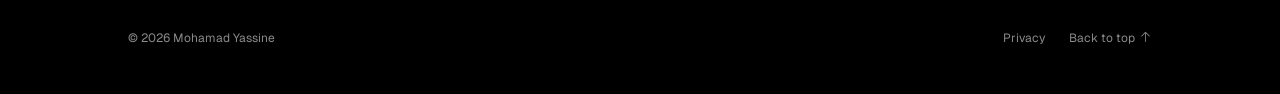
==== commit f399b45e: "big changes" ====
--- a/index.html
+++ b/index.html
@@ -54,7 +54,7 @@
       <p class="heading-2 tagline-text" id="tagline"></p>
     </section>
 
-    <section class="section reveal" id="work" aria-labelledby="work-h">
+    <section class="section" id="work" aria-labelledby="work-h">
       <div class="section-head">
         <h2 class="heading-3" id="work-h">Selected work</h2>
         <p class="caption-2 count" id="count"></p>
@@ -62,7 +62,7 @@
       <div class="cards" id="cards"></div>
     </section>
 
-    <section class="section reveal" id="about" aria-labelledby="about-h">
+    <section class="section" id="about" aria-labelledby="about-h">
       <h2 class="heading-3" id="about-h">About</h2>
       <div class="about-grid">
         <div>
@@ -76,17 +76,17 @@
       </div>
     </section>
 
-    <section class="section reveal" id="skills" aria-labelledby="skills-h">
+    <section class="section" id="skills" aria-labelledby="skills-h">
       <h2 class="heading-3" id="skills-h">Skills and tools</h2>
       <div class="skills" id="skill-groups"></div>
     </section>
 
-    <section class="section reveal" id="faq" aria-labelledby="faq-h">
+    <section class="section" id="faq" aria-labelledby="faq-h">
       <h2 class="heading-3" id="faq-h">Quick answers</h2>
       <div class="faq-list" id="faq-list"></div>
     </section>
 
-    <section class="section contact reveal" id="contact" aria-labelledby="contact-h">
+    <section class="section contact" id="contact" aria-labelledby="contact-h">
       <div class="contact-card">
         <h2 class="heading-3" id="contact-h">Get in touch</h2>
         <p class="body-3 contact-sub">Email is the quickest way to reach me.</p>
--- a/styles.css
+++ b/styles.css
@@ -205,8 +205,8 @@
 .block-h { margin-bottom: var(--s-300); }
 .timeline { position: relative; display: grid; gap: var(--s-300); padding-left: var(--s-400); }
 .timeline::before { content: ""; position: absolute; left: 7px; top: var(--s-75); bottom: var(--s-75); width: 2px; border-radius: var(--r-full); background: var(--stroke-2); }
-.timeline li { position: relative; }
-.timeline li::before {
+.timeline > li { position: relative; }
+.timeline > li::before {
   content: ""; position: absolute; left: -32px; top: 4px;
   width: 16px; height: 16px; border-radius: var(--r-full);
   background: var(--bg); border: 3px solid var(--c, var(--accent));
@@ -233,6 +233,9 @@
 .faq-item[open] summary .ph { transform: rotate(45deg); }
 .faq-item .answer { padding: 0 var(--s-300) var(--s-300); color: var(--body); max-width: 64ch; }
 .faq-item .answer a { color: var(--ink); text-underline-offset: 4px; }
+.faq-ul { display: grid; gap: var(--s-75); margin-top: var(--s-100); padding-left: var(--s-300); list-style: disc; }
+.faq-ul li::marker { color: var(--dim); }
+.faq-ul strong { color: var(--ink); font-weight: 500; }
 
 /* Contact */
 .contact { padding-bottom: var(--s-900); }
@@ -295,3 +298,36 @@
   *, *::before, *::after { animation-duration: .01ms !important; transition-property: opacity !important; }
   .reveal { transform: none; }
 }
+
+/* Modules dropdown under education */
+.mods { margin-top: var(--s-100); background: var(--bg-1); border: 1px solid var(--stroke); border-radius: var(--r-lg); transition: border-color var(--t-fade) var(--ease); }
+.mods[open] { border-color: var(--stroke-2); }
+.mods summary { display: flex; justify-content: space-between; align-items: center; gap: var(--s-100); padding: var(--s-75) var(--s-100); cursor: pointer; list-style: none; color: var(--ink); }
+.mods summary::-webkit-details-marker { display: none; }
+.mods summary .ph { color: var(--muted); transition: transform var(--t-move) var(--ease); }
+.mods[open] summary .ph { transform: rotate(45deg); }
+.mods-body { display: grid; gap: var(--s-200); padding: 0 var(--s-100) var(--s-200); color: var(--body); animation: modsIn var(--t-move) var(--ease); }
+@keyframes modsIn { from { opacity: 0; transform: translateY(-4px); } to { opacity: 1; transform: none; } }
+.mod-group h4 { margin: 0 0 var(--s-50); color: var(--muted); }
+.mod-list { display: grid; gap: var(--s-50); }
+.mod-list li { padding: var(--s-50) var(--s-75); border-radius: var(--r-md); background: var(--bg-2); }
+@media (pointer: coarse) { .mods summary { min-height: 44px; } }
+
+/* Scroll animation (fades in and out in both directions) */
+.fx {
+  opacity: 0;
+  transform: translateY(var(--s-400));
+  transition: opacity 600ms var(--ease), transform 700ms var(--ease), border-color var(--t-fade) var(--ease);
+}
+.fx[data-pos="above"] { transform: translateY(calc(var(--s-400) * -1)); }
+.fx.in { opacity: 1; transform: none; transition-delay: var(--d, 0ms), var(--d, 0ms), 0ms; }
+.card.fx.in:hover { transform: translateY(-2px); transition-delay: 0ms; }
+@media (prefers-reduced-motion: reduce) { .fx, .fx[data-pos="above"] { transform: none; } }
+
+.concept { margin-left: var(--s-75); padding: 0 var(--s-75); border-radius: var(--r-full); border: 1px solid var(--stroke-2); color: var(--muted); }
+.points { display: grid; gap: var(--s-75); margin-top: var(--s-200); padding-left: var(--s-300); list-style: disc; color: var(--body); }
+.points li::marker { color: var(--c); }
+.hl { display: grid; gap: var(--s-50); margin-top: var(--s-100); padding-left: var(--s-300); list-style: disc; color: var(--body); }
+.hl li::marker { color: var(--green); }
+.mods-body { grid-template-columns: repeat(2, minmax(0, 1fr)); }
+@media (max-width: 560px) { .mods-body { grid-template-columns: 1fr; } }
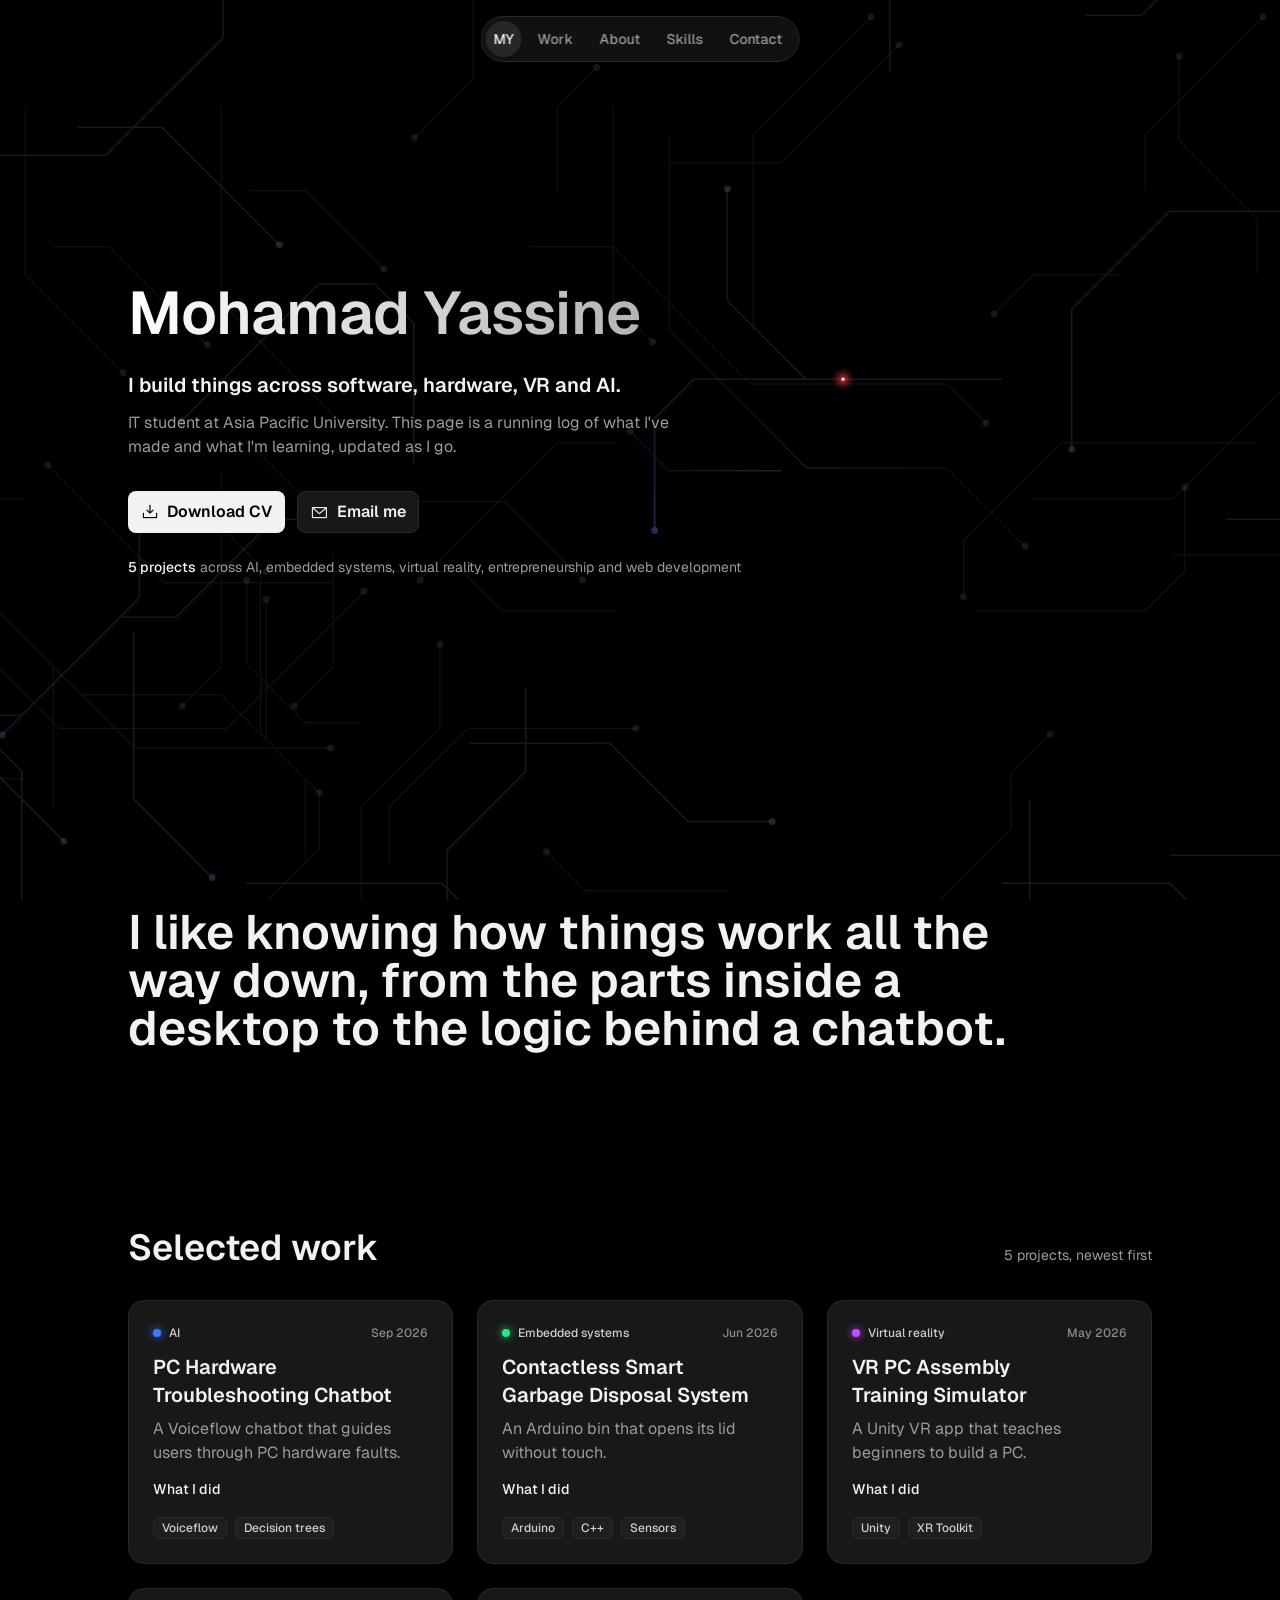
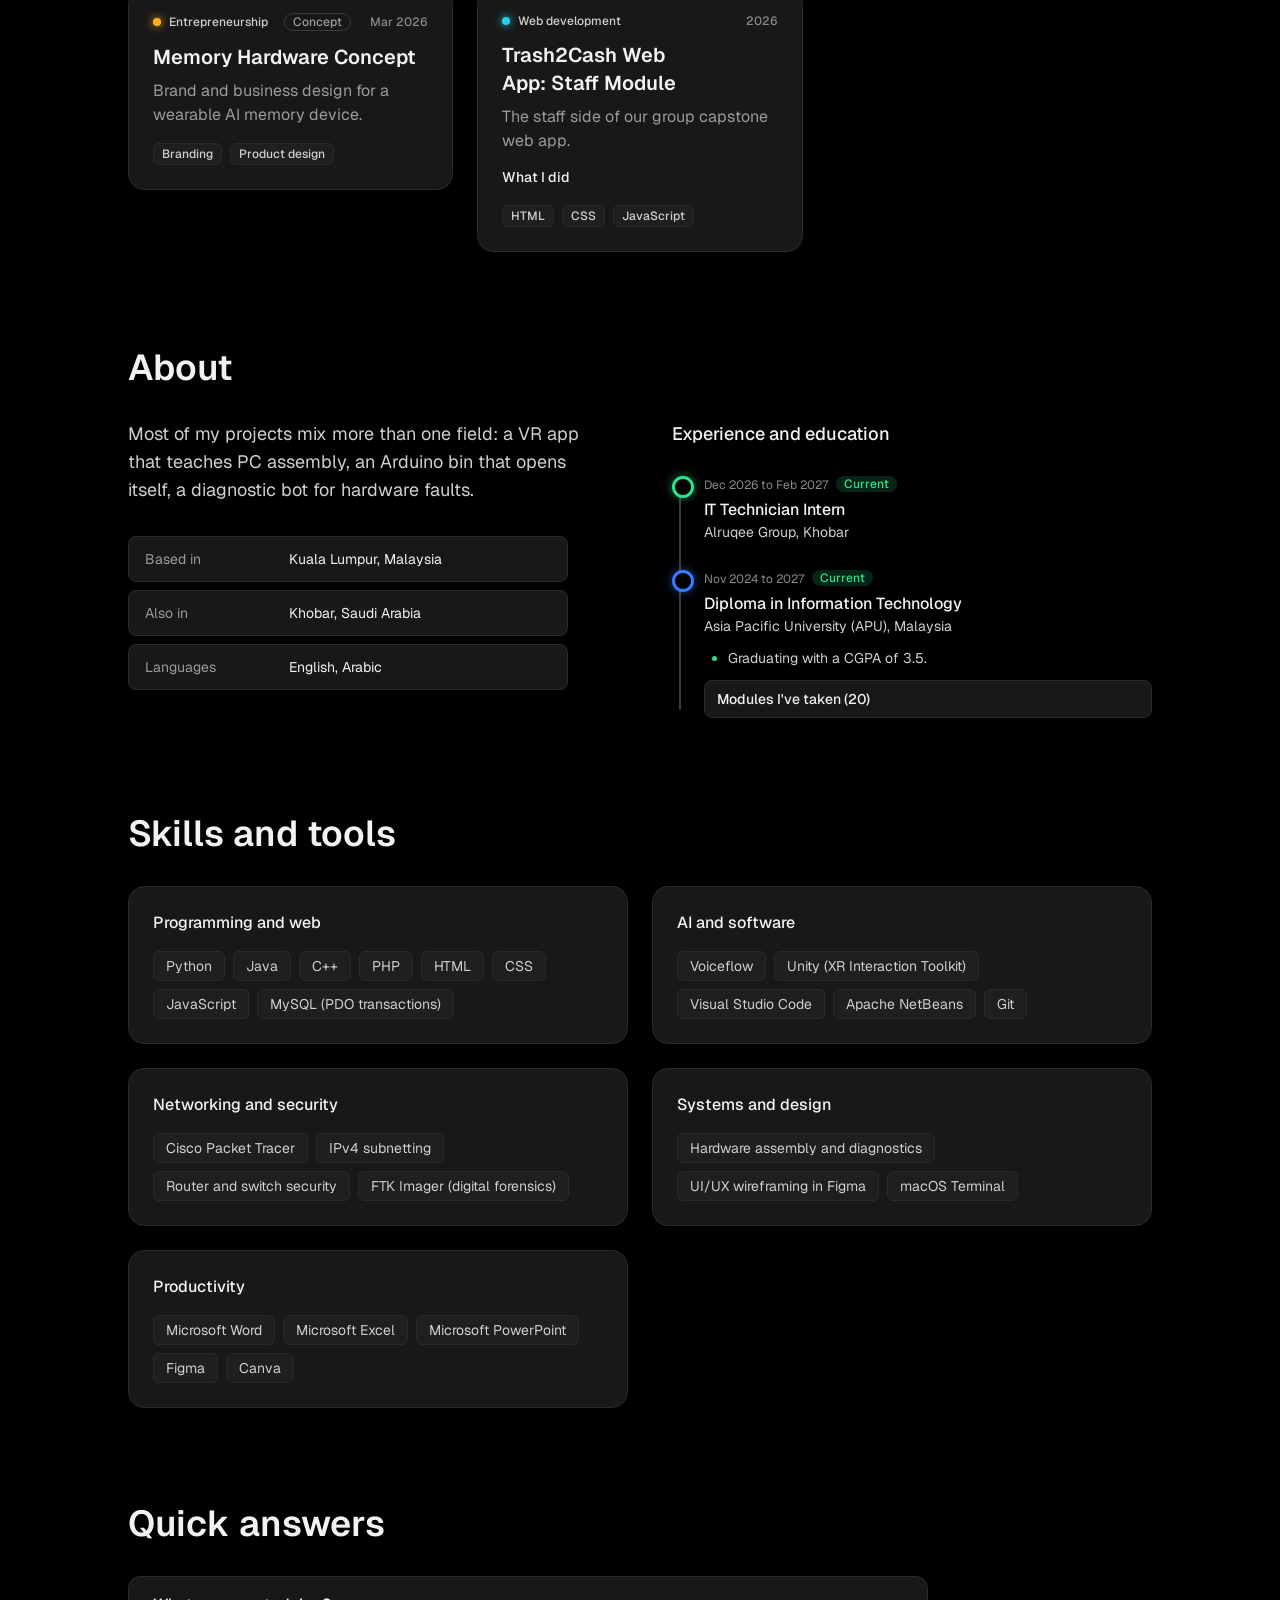
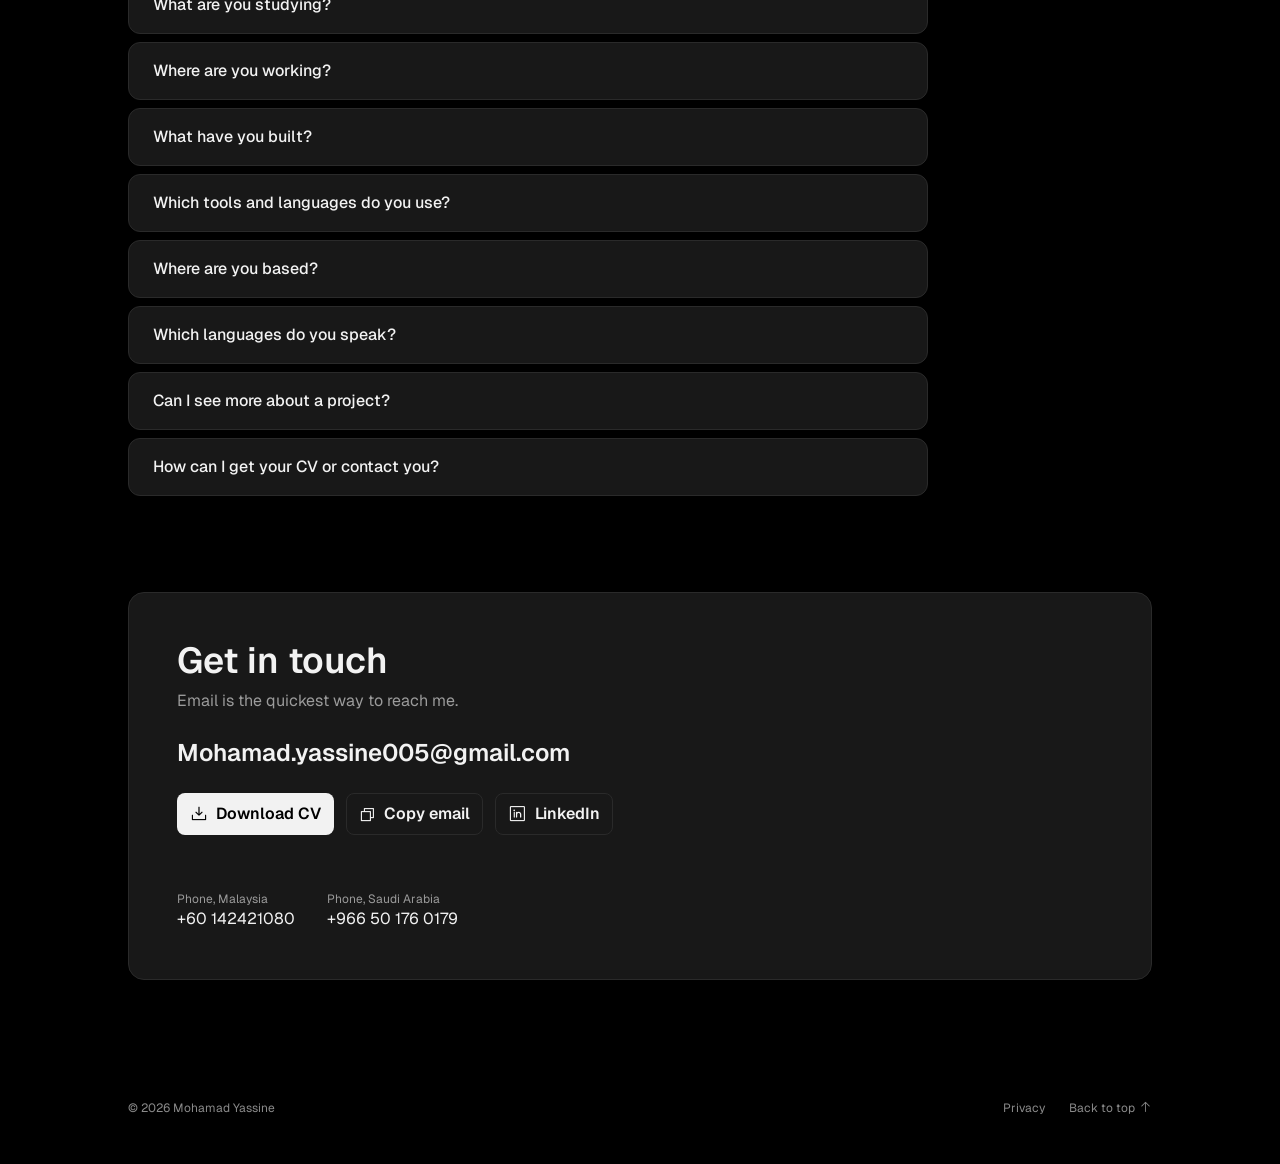
==== commit f2c06f82: "changes" ====
--- a/index.html
+++ b/index.html
@@ -39,7 +39,6 @@
 
   <main id="main">
     <header class="hero" id="top">
-      <p class="now caption-4" id="now" hidden></p>
       <h1 class="heading-1 hero-h" data-bind="name"></h1>
       <p class="sub heading-6" data-bind="headline"></p>
       <p class="lead body-3" data-bind="intro"></p>
--- a/styles.css
+++ b/styles.css
@@ -331,3 +331,19 @@
 .hl li::marker { color: var(--green); }
 .mods-body { grid-template-columns: repeat(2, minmax(0, 1fr)); }
 @media (max-width: 560px) { .mods-body { grid-template-columns: 1fr; } }
+
+/* Compact project cards */
+.card { padding: var(--s-300); }
+.card h3 { margin-top: var(--s-100); }
+.card .summary { color: var(--muted); }
+.cards { grid-template-columns: repeat(3, minmax(0, 1fr)); align-items: start; }
+.tags { padding-top: var(--s-200); }
+.more { margin-top: var(--s-100); }
+.more summary { display: inline-flex; align-items: center; gap: var(--s-50); cursor: pointer; list-style: none; color: var(--ink); }
+.more summary::-webkit-details-marker { display: none; }
+.more summary .ph { color: var(--muted); transition: transform var(--t-move) var(--ease); }
+.more[open] summary .ph { transform: rotate(45deg); }
+.more .points { margin-top: var(--s-100); animation: modsIn var(--t-move) var(--ease); }
+@media (max-width: 1000px) { .cards { grid-template-columns: repeat(2, minmax(0, 1fr)); } }
+@media (max-width: 640px) { .cards { grid-template-columns: 1fr; } }
+@media (pointer: coarse) { .more summary { min-height: 44px; } }
